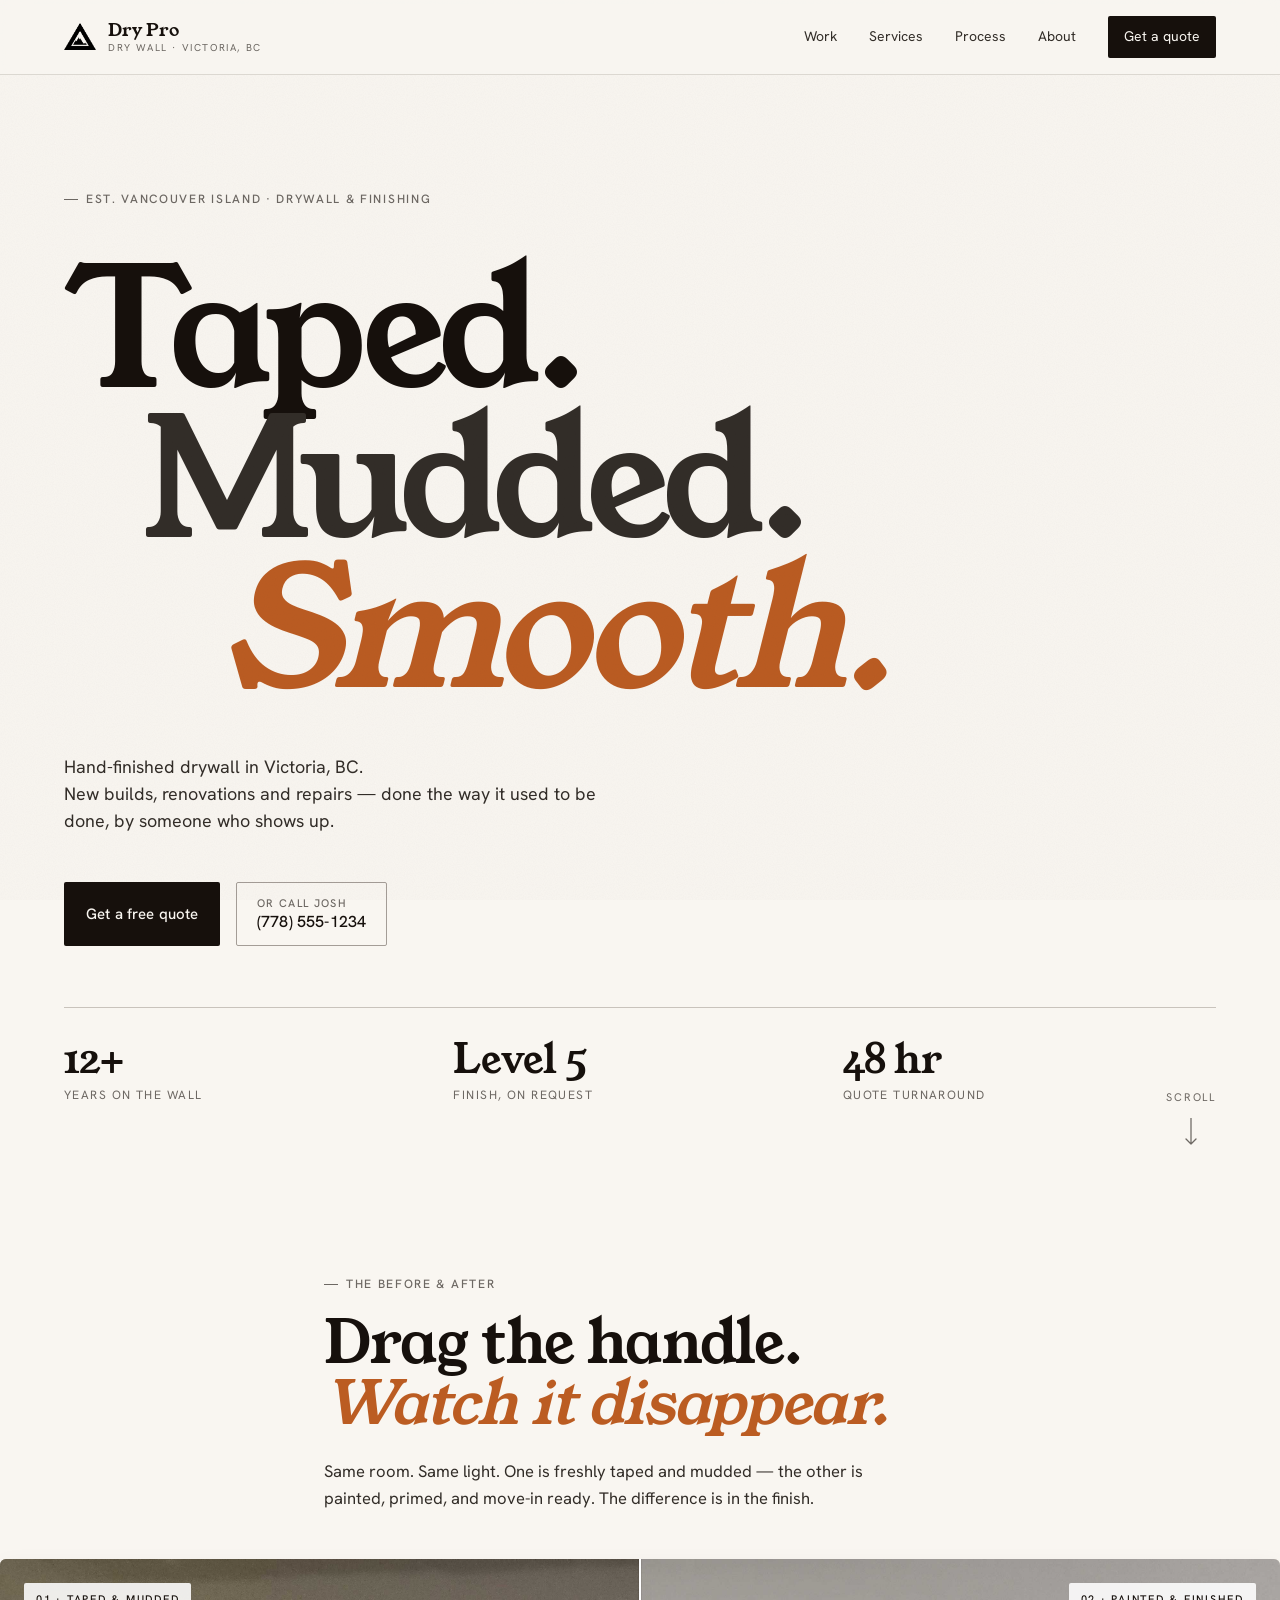
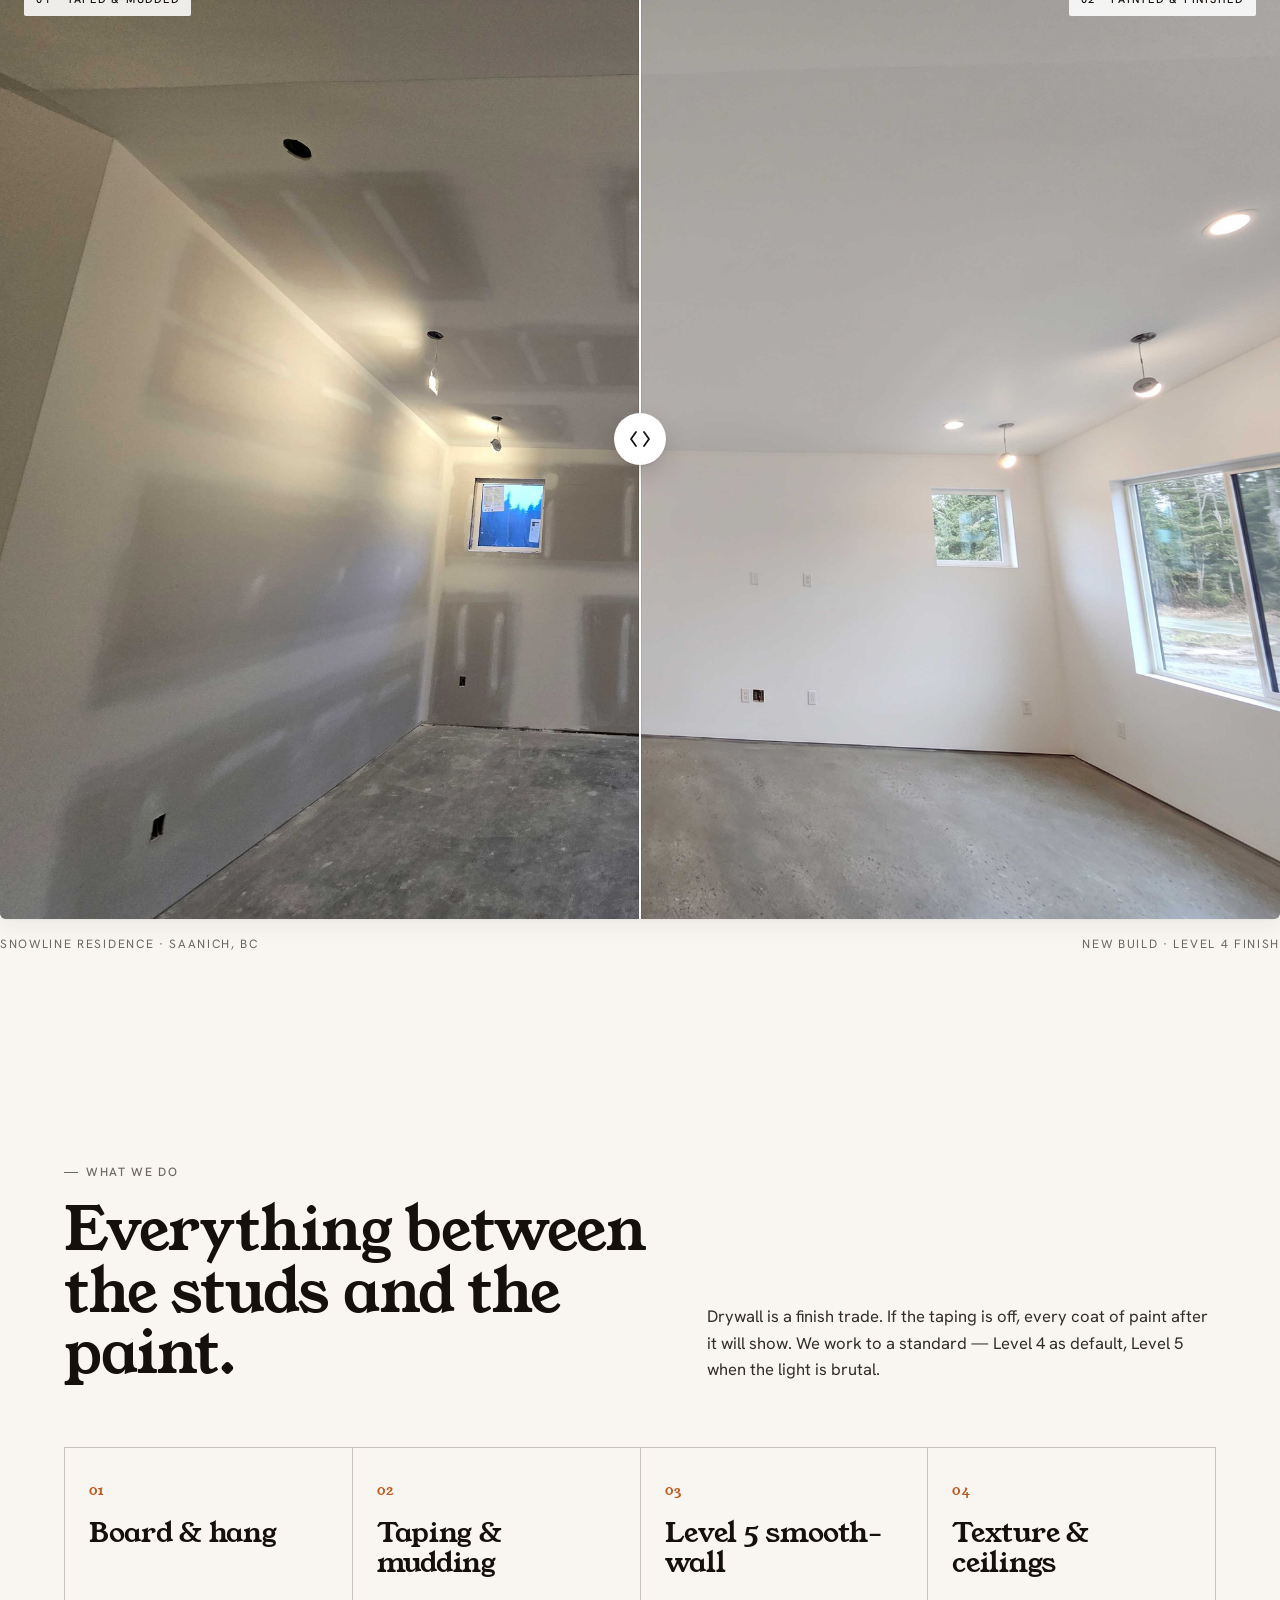
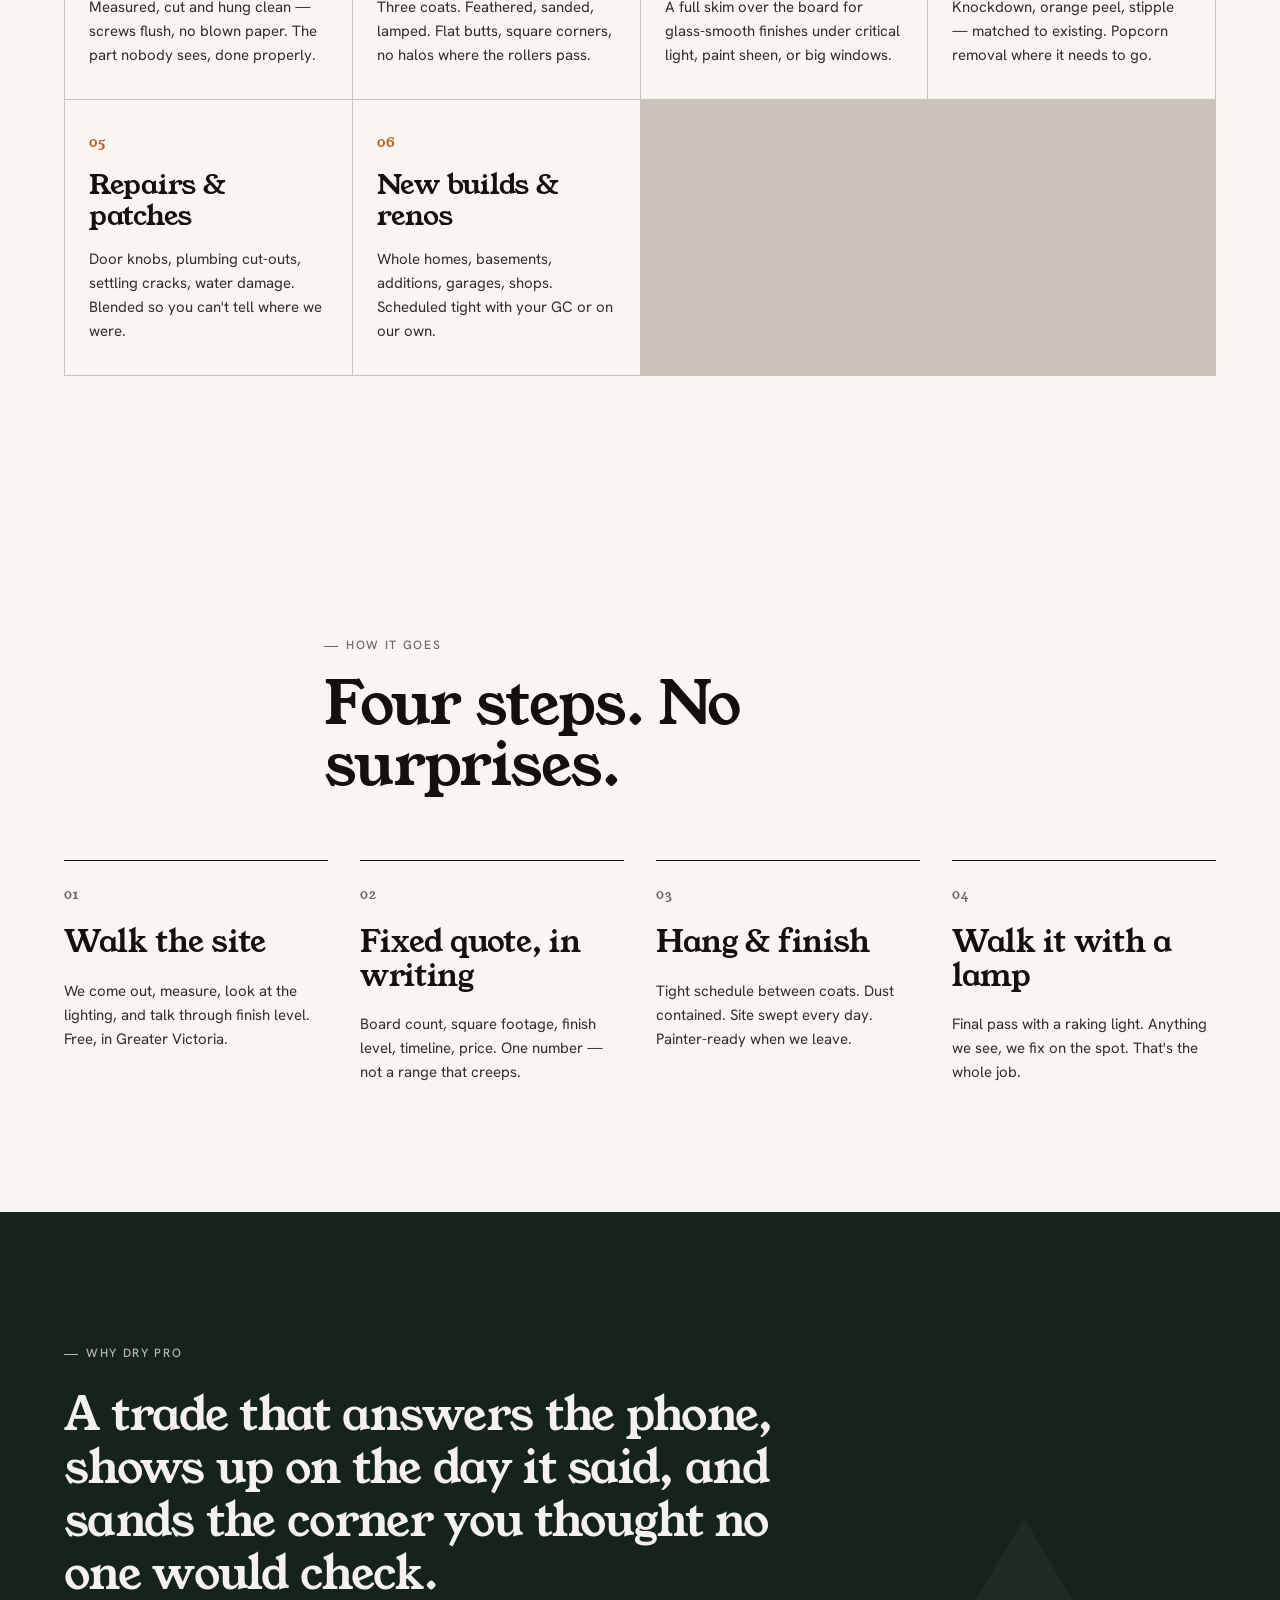
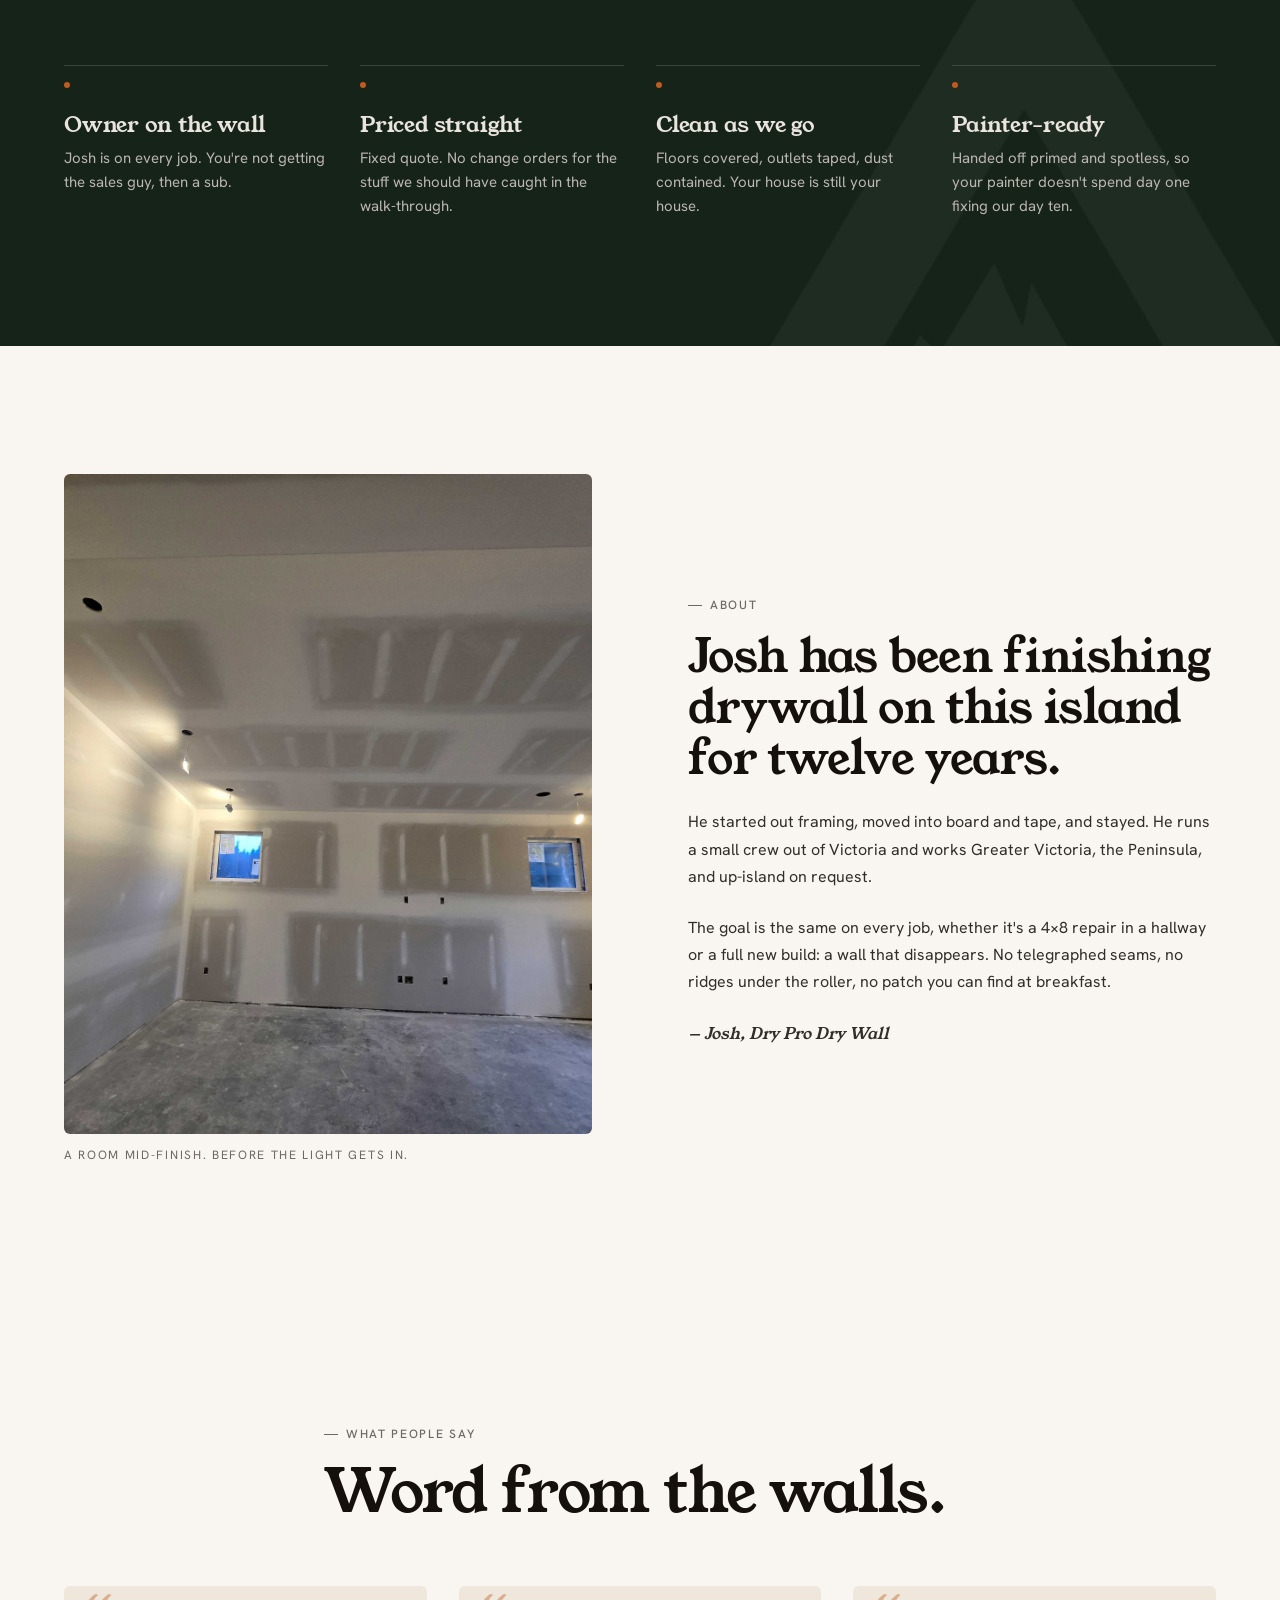
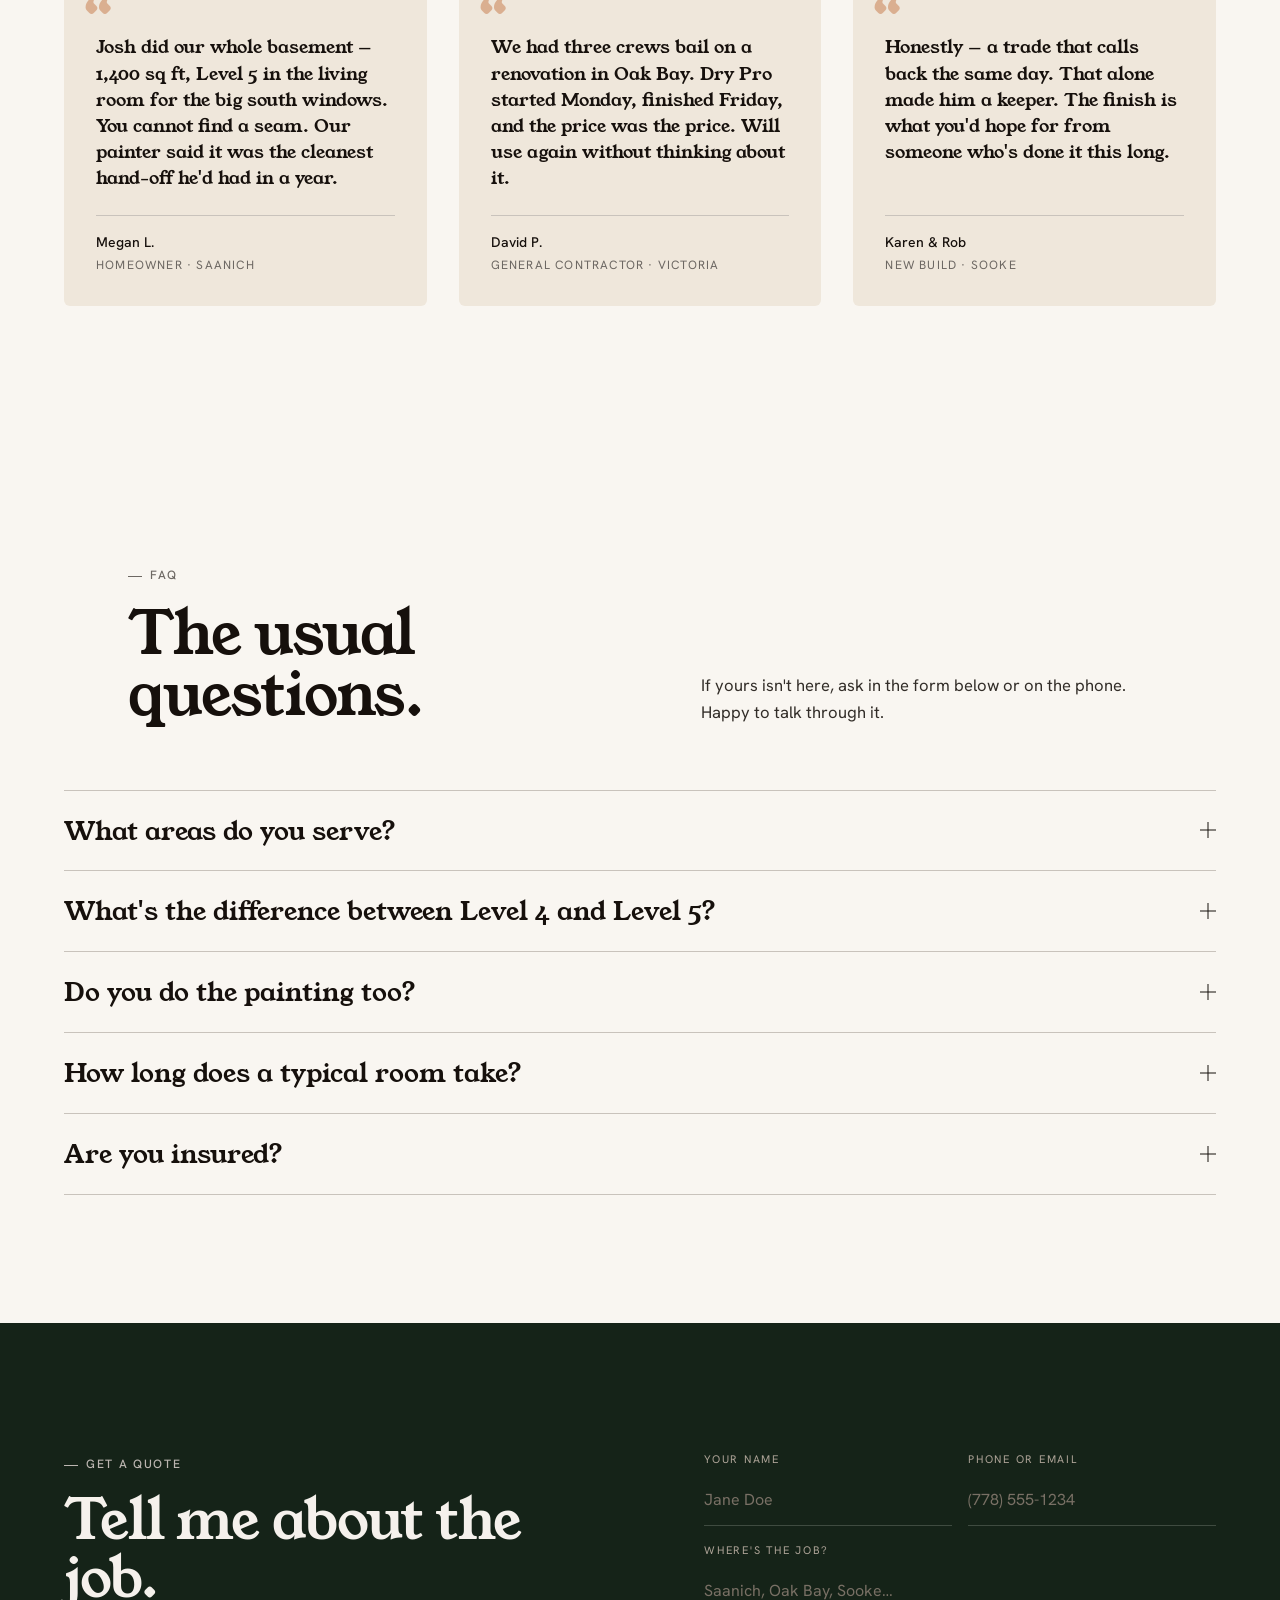
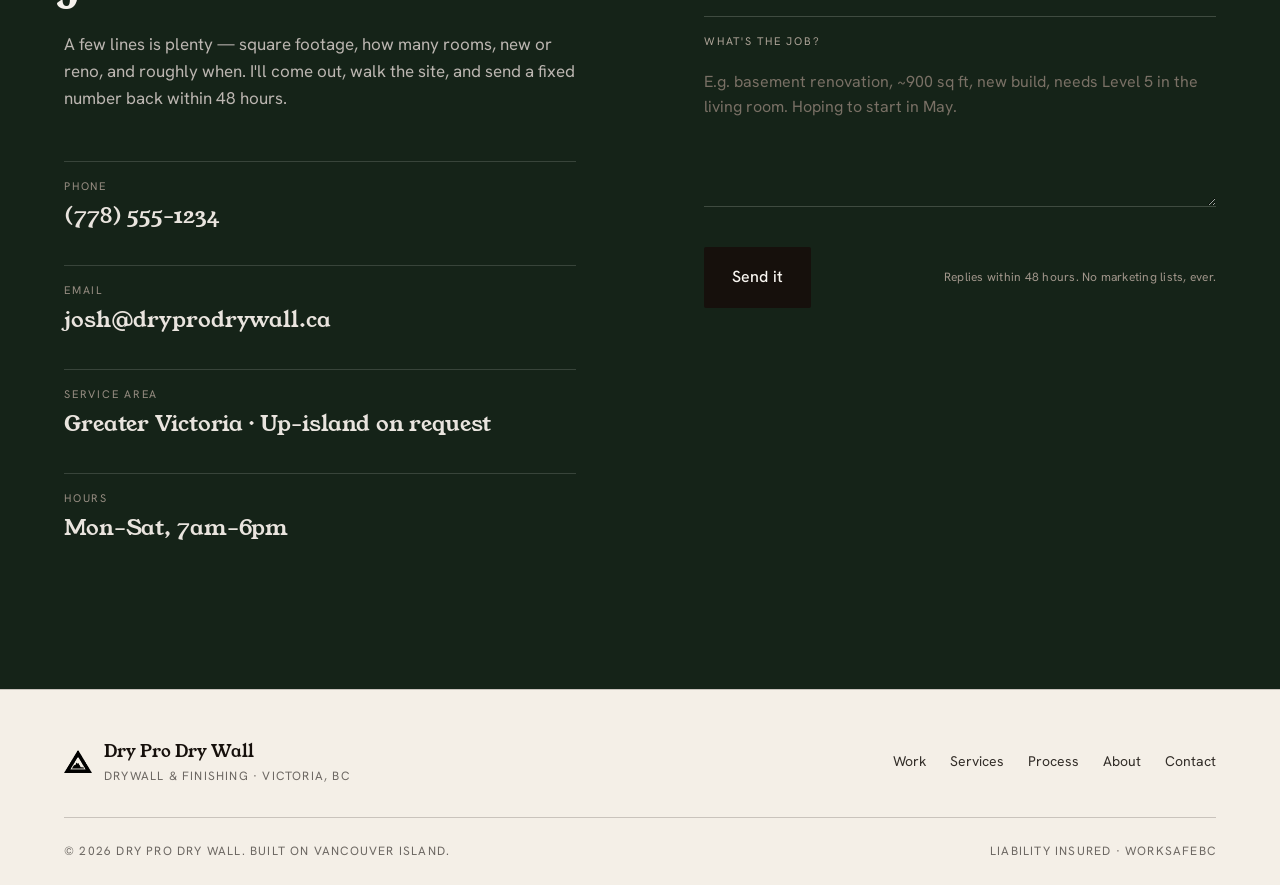
==== index.html @ 69e2bb85 "Initial site for Dry Pro Dry Wall Single-page site with taped→painted before/after slider, services," ====
<!doctype html>
<html lang="en">
<head>
  <meta charset="utf-8" />
  <meta name="viewport" content="width=device-width, initial-scale=1" />
  <title>Dry Pro Dry Wall — Drywall, taping & Level 5 finish in Victoria, BC</title>
  <meta name="description" content="Dry Pro Dry Wall. Hand-finished drywall, taping, mudding and Level 5 smooth-wall in Victoria, BC and Vancouver Island. New builds, renovations, repairs." />
  <meta name="theme-color" content="#f6f2ea" />
  <link rel="icon" href="assets/logo.png" type="image/png" />

  <!-- Open Graph -->
  <meta property="og:title" content="Dry Pro Dry Wall — Victoria, BC" />
  <meta property="og:description" content="Hand-finished drywall. Taping, mudding, Level 5. Victoria, BC." />
  <meta property="og:image" content="assets/painted.jpg" />
  <meta property="og:type" content="website" />

  <!-- Fonts -->
  <link rel="preconnect" href="https://fonts.googleapis.com" />
  <link rel="preconnect" href="https://fonts.gstatic.com" crossorigin />
  <link href="https://fonts.googleapis.com/css2?family=Young+Serif&family=Hanken+Grotesk:wght@300;400;500;600;700&display=swap" rel="stylesheet" />

  <link rel="stylesheet" href="styles.css" />
</head>
<body>

  <!-- Paper grain overlay -->
  <div class="grain" aria-hidden="true"></div>

  <!-- Nav -->
  <header class="nav">
    <a href="#top" class="nav__brand" aria-label="Dry Pro Dry Wall — home">
      <img src="assets/logo.png" alt="" class="nav__mark" />
      <span class="nav__wordmark">
        <span class="nav__name">Dry Pro</span>
        <span class="nav__sub">Dry Wall · Victoria, BC</span>
      </span>
    </a>
    <nav class="nav__links" aria-label="Primary">
      <a href="#work">Work</a>
      <a href="#services">Services</a>
      <a href="#process">Process</a>
      <a href="#about">About</a>
      <a href="#contact" class="nav__cta">Get a quote</a>
    </nav>
  </header>

  <main id="top">

    <!-- HERO -->
    <section class="hero">
      <div class="hero__meta">
        <span class="eyebrow">Est. Vancouver Island · Drywall &amp; finishing</span>
      </div>

      <h1 class="hero__title">
        <span class="hero__line">Taped.</span>
        <span class="hero__line hero__line--mid">Mudded.</span>
        <span class="hero__line hero__line--accent">Smooth.</span>
      </h1>

      <p class="hero__lede">
        Hand-finished drywall in Victoria, BC.<br />
        New builds, renovations and repairs — done the way it used to be done, by someone who shows up.
      </p>

      <div class="hero__actions">
        <a href="#contact" class="btn btn--primary">Get a free quote</a>
        <a href="tel:+17785551234" class="btn btn--ghost">
          <span class="btn__label">Or call Josh</span>
          <span class="btn__value">(778) 555-1234</span>
        </a>
      </div>

      <div class="hero__stats">
        <div class="stat">
          <span class="stat__num">12+</span>
          <span class="stat__label">Years on the wall</span>
        </div>
        <div class="stat">
          <span class="stat__num">Level 5</span>
          <span class="stat__label">Finish, on request</span>
        </div>
        <div class="stat">
          <span class="stat__num">48 hr</span>
          <span class="stat__label">Quote turnaround</span>
        </div>
      </div>

      <a href="#work" class="hero__scroll" aria-label="Scroll to the work">
        <span>Scroll</span>
        <svg width="12" height="28" viewBox="0 0 12 28" aria-hidden="true">
          <path d="M6 0 V26 M1 21 L6 26 L11 21" stroke="currentColor" stroke-width="1.25" fill="none" stroke-linecap="round" stroke-linejoin="round"/>
        </svg>
      </a>
    </section>

    <!-- BEFORE / AFTER -->
    <section class="ba" id="work">
      <div class="section-head">
        <span class="eyebrow">The before &amp; after</span>
        <h2 class="section-title">Drag the handle. <em>Watch it disappear.</em></h2>
        <p class="section-lede">
          Same room. Same light. One is freshly taped and mudded — the other is painted, primed, and move-in ready.
          The difference is in the finish.
        </p>
      </div>

      <figure class="ba__frame" aria-label="Before and after drywall finish comparison slider">
        <div class="ba__slider" id="baSlider">
          <!-- After (full) -->
          <img src="assets/painted.jpg" alt="The same room after drywall finishing and painting — smooth, bright, ready for move-in." class="ba__img ba__img--after" draggable="false" />
          <!-- Before (clipped) -->
          <div class="ba__before" aria-hidden="true">
            <img src="assets/taped.jpg" alt="" class="ba__img ba__img--before" draggable="false" />
          </div>
          <!-- Labels -->
          <span class="ba__tag ba__tag--before">01 · Taped &amp; mudded</span>
          <span class="ba__tag ba__tag--after">02 · Painted &amp; finished</span>
          <!-- Handle -->
          <div class="ba__handle" role="slider" aria-valuemin="0" aria-valuemax="100" aria-valuenow="50" aria-label="Reveal handle" tabindex="0">
            <div class="ba__handle-line"></div>
            <div class="ba__handle-grip">
              <svg width="22" height="22" viewBox="0 0 22 22" aria-hidden="true">
                <path d="M7 4 L2 11 L7 18 M15 4 L20 11 L15 18" stroke="currentColor" stroke-width="1.75" fill="none" stroke-linecap="round" stroke-linejoin="round"/>
              </svg>
            </div>
          </div>
        </div>
        <figcaption class="ba__cap">
          <span>Snowline residence · Saanich, BC</span>
          <span>New build · Level 4 finish</span>
        </figcaption>
      </figure>
    </section>

    <!-- SERVICES -->
    <section class="services" id="services">
      <div class="section-head section-head--split">
        <div>
          <span class="eyebrow">What we do</span>
          <h2 class="section-title">Everything between the studs and the paint.</h2>
        </div>
        <p class="section-lede">
          Drywall is a finish trade. If the taping is off, every coat of paint after it will show.
          We work to a standard — Level 4 as default, Level 5 when the light is brutal.
        </p>
      </div>

      <ul class="services__grid">
        <li class="svc">
          <span class="svc__num">01</span>
          <h3 class="svc__title">Board &amp; hang</h3>
          <p class="svc__copy">Measured, cut and hung clean — screws flush, no blown paper. The part nobody sees, done properly.</p>
        </li>
        <li class="svc">
          <span class="svc__num">02</span>
          <h3 class="svc__title">Taping &amp; mudding</h3>
          <p class="svc__copy">Three coats. Feathered, sanded, lamped. Flat butts, square corners, no halos where the rollers pass.</p>
        </li>
        <li class="svc">
          <span class="svc__num">03</span>
          <h3 class="svc__title">Level 5 smooth-wall</h3>
          <p class="svc__copy">A full skim over the board for glass-smooth finishes under critical light, paint sheen, or big windows.</p>
        </li>
        <li class="svc">
          <span class="svc__num">04</span>
          <h3 class="svc__title">Texture &amp; ceilings</h3>
          <p class="svc__copy">Knockdown, orange peel, stipple — matched to existing. Popcorn removal where it needs to go.</p>
        </li>
        <li class="svc">
          <span class="svc__num">05</span>
          <h3 class="svc__title">Repairs &amp; patches</h3>
          <p class="svc__copy">Door knobs, plumbing cut-outs, settling cracks, water damage. Blended so you can't tell where we were.</p>
        </li>
        <li class="svc">
          <span class="svc__num">06</span>
          <h3 class="svc__title">New builds &amp; renos</h3>
          <p class="svc__copy">Whole homes, basements, additions, garages, shops. Scheduled tight with your GC or on our own.</p>
        </li>
      </ul>
    </section>

    <!-- PROCESS -->
    <section class="process" id="process">
      <div class="section-head">
        <span class="eyebrow">How it goes</span>
        <h2 class="section-title">Four steps. No surprises.</h2>
      </div>

      <ol class="process__list">
        <li class="step">
          <span class="step__num">01</span>
          <h3 class="step__title">Walk the site</h3>
          <p class="step__copy">We come out, measure, look at the lighting, and talk through finish level. Free, in Greater Victoria.</p>
        </li>
        <li class="step">
          <span class="step__num">02</span>
          <h3 class="step__title">Fixed quote, in writing</h3>
          <p class="step__copy">Board count, square footage, finish level, timeline, price. One number — not a range that creeps.</p>
        </li>
        <li class="step">
          <span class="step__num">03</span>
          <h3 class="step__title">Hang &amp; finish</h3>
          <p class="step__copy">Tight schedule between coats. Dust contained. Site swept every day. Painter-ready when we leave.</p>
        </li>
        <li class="step">
          <span class="step__num">04</span>
          <h3 class="step__title">Walk it with a lamp</h3>
          <p class="step__copy">Final pass with a raking light. Anything we see, we fix on the spot. That's the whole job.</p>
        </li>
      </ol>
    </section>

    <!-- WHY -->
    <section class="why">
      <div class="why__inner">
        <span class="eyebrow eyebrow--light">Why Dry Pro</span>
        <h2 class="why__title">
          A trade that answers the phone, shows up on the day it said, and sands the corner you thought no one would check.
        </h2>

        <div class="why__grid">
          <div class="why__item">
            <span class="why__dot"></span>
            <h3>Owner on the wall</h3>
            <p>Josh is on every job. You're not getting the sales guy, then a sub.</p>
          </div>
          <div class="why__item">
            <span class="why__dot"></span>
            <h3>Priced straight</h3>
            <p>Fixed quote. No change orders for the stuff we should have caught in the walk-through.</p>
          </div>
          <div class="why__item">
            <span class="why__dot"></span>
            <h3>Clean as we go</h3>
            <p>Floors covered, outlets taped, dust contained. Your house is still your house.</p>
          </div>
          <div class="why__item">
            <span class="why__dot"></span>
            <h3>Painter-ready</h3>
            <p>Handed off primed and spotless, so your painter doesn't spend day one fixing our day ten.</p>
          </div>
        </div>
      </div>
    </section>

    <!-- ABOUT -->
    <section class="about" id="about">
      <div class="about__media">
        <img src="assets/taped.jpg" alt="A fully taped and mudded room awaiting paint." />
        <span class="about__caption">A room mid-finish. Before the light gets in.</span>
      </div>
      <div class="about__copy">
        <span class="eyebrow">About</span>
        <h2 class="about__title">Josh has been finishing drywall on this island for twelve years.</h2>
        <p>
          He started out framing, moved into board and tape, and stayed. He runs a small crew out of Victoria
          and works Greater Victoria, the Peninsula, and up-island on request.
        </p>
        <p>
          The goal is the same on every job, whether it's a 4&times;8 repair in a hallway or a full new build:
          a wall that disappears. No telegraphed seams, no ridges under the roller, no patch you can find at breakfast.
        </p>
        <p class="about__sign">— Josh, Dry Pro Dry Wall</p>
      </div>
    </section>

    <!-- TESTIMONIALS -->
    <section class="quotes">
      <div class="section-head">
        <span class="eyebrow">What people say</span>
        <h2 class="section-title">Word from the walls.</h2>
      </div>
      <div class="quotes__grid">
        <figure class="quote">
          <blockquote>
            <p>Josh did our whole basement — 1,400 sq ft, Level 5 in the living room for the big south windows. You cannot find a seam. Our painter said it was the cleanest hand-off he'd had in a year.</p>
          </blockquote>
          <figcaption>
            <span class="quote__name">Megan L.</span>
            <span class="quote__role">Homeowner · Saanich</span>
          </figcaption>
        </figure>
        <figure class="quote">
          <blockquote>
            <p>We had three crews bail on a renovation in Oak Bay. Dry Pro started Monday, finished Friday, and the price was the price. Will use again without thinking about it.</p>
          </blockquote>
          <figcaption>
            <span class="quote__name">David P.</span>
            <span class="quote__role">General contractor · Victoria</span>
          </figcaption>
        </figure>
        <figure class="quote">
          <blockquote>
            <p>Honestly — a trade that calls back the same day. That alone made him a keeper. The finish is what you'd hope for from someone who's done it this long.</p>
          </blockquote>
          <figcaption>
            <span class="quote__name">Karen &amp; Rob</span>
            <span class="quote__role">New build · Sooke</span>
          </figcaption>
        </figure>
      </div>
    </section>

    <!-- FAQ -->
    <section class="faq">
      <div class="section-head section-head--split">
        <div>
          <span class="eyebrow">FAQ</span>
          <h2 class="section-title">The usual questions.</h2>
        </div>
        <p class="section-lede">If yours isn't here, ask in the form below or on the phone. Happy to talk through it.</p>
      </div>

      <ul class="faq__list">
        <li class="faq__item">
          <details>
            <summary>
              <span>What areas do you serve?</span>
              <span class="faq__plus" aria-hidden="true"></span>
            </summary>
            <div class="faq__body">
              <p>Greater Victoria as default — Saanich, Oak Bay, Esquimalt, Langford, Colwood, Sooke, Sidney and the Peninsula. Up-island (Duncan, Nanaimo) on larger jobs — ask.</p>
            </div>
          </details>
        </li>
        <li class="faq__item">
          <details>
            <summary>
              <span>What's the difference between Level 4 and Level 5?</span>
              <span class="faq__plus" aria-hidden="true"></span>
            </summary>
            <div class="faq__body">
              <p>Level 4 is the standard residential finish — three coats of mud over tapes and screws, sanded flat. Level 5 adds a full skim coat across the whole wall, so there's no paper–mud contrast under side light or gloss paint. You want Level 5 on big south-facing walls, gloss trim, or behind TVs and mirrors.</p>
            </div>
          </details>
        </li>
        <li class="faq__item">
          <details>
            <summary>
              <span>Do you do the painting too?</span>
              <span class="faq__plus" aria-hidden="true"></span>
            </summary>
            <div class="faq__body">
              <p>Priming, yes, if you want a painter-ready hand-off. Topcoats we hand off to a painter you pick — or we can recommend two or three we work with regularly.</p>
            </div>
          </details>
        </li>
        <li class="faq__item">
          <details>
            <summary>
              <span>How long does a typical room take?</span>
              <span class="faq__plus" aria-hidden="true"></span>
            </summary>
            <div class="faq__body">
              <p>A single room is usually 3–5 working days — board, three coats with dry time, sand, prime. We can compress schedules for renos when the GC needs the wall ready for trades behind us.</p>
            </div>
          </details>
        </li>
        <li class="faq__item">
          <details>
            <summary>
              <span>Are you insured?</span>
              <span class="faq__plus" aria-hidden="true"></span>
            </summary>
            <div class="faq__body">
              <p>Yes — liability and WorkSafeBC. Certificates on request before the first day.</p>
            </div>
          </details>
        </li>
      </ul>
    </section>

    <!-- CTA / CONTACT -->
    <section class="contact" id="contact">
      <div class="contact__head">
        <span class="eyebrow eyebrow--light">Get a quote</span>
        <h2 class="contact__title">Tell me about the job.</h2>
        <p class="contact__lede">
          A few lines is plenty — square footage, how many rooms, new or reno, and roughly when.
          I'll come out, walk the site, and send a fixed number back within 48 hours.
        </p>

        <div class="contact__lines">
          <a href="tel:+17785551234" class="contact__line">
            <span class="contact__label">Phone</span>
            <span class="contact__value">(778) 555-1234</span>
          </a>
          <a href="mailto:josh@dryprodrywall.ca" class="contact__line">
            <span class="contact__label">Email</span>
            <span class="contact__value">josh@dryprodrywall.ca</span>
          </a>
          <div class="contact__line">
            <span class="contact__label">Service area</span>
            <span class="contact__value">Greater Victoria · Up-island on request</span>
          </div>
          <div class="contact__line">
            <span class="contact__label">Hours</span>
            <span class="contact__value">Mon–Sat, 7am–6pm</span>
          </div>
        </div>
      </div>

      <form class="form" action="#" method="post" onsubmit="return handleSubmit(event)">
        <div class="form__row">
          <label class="field">
            <span class="field__label">Your name</span>
            <input type="text" name="name" required autocomplete="name" placeholder="Jane Doe" />
          </label>
          <label class="field">
            <span class="field__label">Phone or email</span>
            <input type="text" name="contact" required placeholder="(778) 555-1234" />
          </label>
        </div>
        <label class="field">
          <span class="field__label">Where's the job?</span>
          <input type="text" name="where" placeholder="Saanich, Oak Bay, Sooke…" />
        </label>
        <label class="field">
          <span class="field__label">What's the job?</span>
          <textarea name="message" rows="5" required placeholder="E.g. basement renovation, ~900 sq ft, new build, needs Level 5 in the living room. Hoping to start in May."></textarea>
        </label>
        <div class="form__foot">
          <button type="submit" class="btn btn--primary btn--wide">Send it</button>
          <span class="form__fine">Replies within 48 hours. No marketing lists, ever.</span>
        </div>
        <p class="form__thanks" hidden>Thanks — I got it. I'll be in touch within 48 hours.</p>
      </form>
    </section>

  </main>

  <footer class="foot">
    <div class="foot__top">
      <div class="foot__brand">
        <img src="assets/logo.png" alt="" class="foot__mark" />
        <div>
          <p class="foot__name">Dry Pro Dry Wall</p>
          <p class="foot__sub">Drywall &amp; finishing · Victoria, BC</p>
        </div>
      </div>
      <div class="foot__links">
        <a href="#work">Work</a>
        <a href="#services">Services</a>
        <a href="#process">Process</a>
        <a href="#about">About</a>
        <a href="#contact">Contact</a>
      </div>
    </div>
    <div class="foot__bottom">
      <span>&copy; <span id="year"></span> Dry Pro Dry Wall. Built on Vancouver Island.</span>
      <span>Liability insured · WorkSafeBC</span>
    </div>
  </footer>

  <script src="script.js" defer></script>
</body>
</html>
---- styles.css ----
/* =========================================================
   Dry Pro Dry Wall — Pacific craft editorial
   Type: Young Serif (display) × Hanken Grotesk (body)
   ========================================================= */

:root {
  /* Palette — OKLCH, tinted neutrals toward warm ochre */
  --paper:        oklch(0.975 0.008 82);   /* warm white */
  --paper-2:      oklch(0.955 0.012 80);   /* slightly deeper */
  --cream:        oklch(0.93  0.018 78);   /* card / surface */
  --ink:          oklch(0.18  0.012 60);   /* body text */
  --ink-2:        oklch(0.30  0.012 60);   /* secondary text */
  --ink-3:        oklch(0.52  0.010 60);   /* tertiary */
  --line:         oklch(0.82  0.012 70);   /* hairlines */
  --line-2:       oklch(0.70  0.012 65);
  --clay:         oklch(0.58  0.14  48);   /* accent: burnt clay */
  --clay-deep:    oklch(0.44  0.12  40);
  --forest:       oklch(0.24  0.03 150);   /* dark band */

  /* Spacing — 4pt scale, semantic */
  --s-1: 4px;   --s-2: 8px;   --s-3: 12px;  --s-4: 16px;
  --s-5: 24px;  --s-6: 32px;  --s-7: 48px;  --s-8: 64px;
  --s-9: 96px;  --s-10: 128px; --s-11: 192px;

  /* Type */
  --ff-display: "Young Serif", "Playfair", Georgia, serif;
  --ff-body:    "Hanken Grotesk", ui-sans-serif, system-ui, -apple-system, "Segoe UI", sans-serif;

  /* Radius / shadow */
  --r-sm: 2px;
  --r-md: 6px;
  --shadow-soft: 0 1px 2px oklch(0.2 0.01 60 / 0.04), 0 8px 24px oklch(0.2 0.01 60 / 0.06);

  /* Motion */
  --ease-out: cubic-bezier(0.22, 1, 0.36, 1);
  --ease-quart: cubic-bezier(0.25, 1, 0.5, 1);

  /* Fluid page gutter */
  --gutter: clamp(20px, 5vw, 64px);
  --maxw:   1280px;
}

/* ===== Reset ===== */
*, *::before, *::after { box-sizing: border-box; }
html, body { margin: 0; padding: 0; }
html { scroll-behavior: smooth; -webkit-text-size-adjust: 100%; }
body {
  font-family: var(--ff-body);
  font-weight: 400;
  color: var(--ink);
  background: var(--paper);
  line-height: 1.55;
  -webkit-font-smoothing: antialiased;
  text-rendering: optimizeLegibility;
  font-feature-settings: "ss01", "ss02", "cv11";
  overflow-x: hidden;
}
img { display: block; max-width: 100%; height: auto; }
a { color: inherit; text-decoration: none; }
button { font: inherit; cursor: pointer; border: 0; background: none; color: inherit; }
ul, ol { list-style: none; margin: 0; padding: 0; }
h1, h2, h3, h4 { margin: 0; font-weight: 400; letter-spacing: -0.01em; }
p { margin: 0; }

/* ===== Subtle paper grain ===== */
.grain {
  position: fixed; inset: 0; z-index: 1;
  pointer-events: none;
  opacity: 0.06;
  mix-blend-mode: multiply;
  background-image: url("data:image/svg+xml;utf8,<svg xmlns='http://www.w3.org/2000/svg' width='160' height='160'><filter id='n'><feTurbulence type='fractalNoise' baseFrequency='0.9' numOctaves='2' stitchTiles='stitch'/><feColorMatrix values='0 0 0 0 0.1  0 0 0 0 0.08  0 0 0 0 0.05  0 0 0 0.6 0'/></filter><rect width='100%' height='100%' filter='url(%23n)'/></svg>");
}

/* ===== Shared ===== */
.eyebrow {
  display: inline-block;
  font-size: 12px;
  font-weight: 500;
  letter-spacing: 0.14em;
  text-transform: uppercase;
  color: var(--ink-3);
  padding-left: 22px;
  position: relative;
}
.eyebrow::before {
  content: "";
  position: absolute;
  left: 0; top: 50%;
  width: 14px; height: 1px;
  background: var(--ink-3);
}
.eyebrow--light { color: oklch(0.78 0.01 60); }
.eyebrow--light::before { background: oklch(0.78 0.01 60); }

.section-head { max-width: 760px; padding: 0 var(--gutter); margin: 0 auto; }
.section-head--split {
  max-width: var(--maxw);
  display: grid;
  gap: var(--s-6);
  grid-template-columns: 1fr;
}
@media (min-width: 860px) {
  .section-head--split { grid-template-columns: 1.2fr 1fr; align-items: end; }
}
.section-title {
  font-family: var(--ff-display);
  font-size: clamp(34px, 5.2vw, 60px);
  line-height: 1.02;
  letter-spacing: -0.02em;
  margin-top: var(--s-4);
}
.section-title em {
  font-style: italic;
  color: var(--clay);
  font-family: var(--ff-display);
}
.section-lede {
  color: var(--ink-2);
  font-size: clamp(16px, 1.3vw, 19px);
  max-width: 62ch;
  margin-top: var(--s-5);
  line-height: 1.6;
}

/* ===== Buttons ===== */
.btn {
  display: inline-flex;
  align-items: center;
  gap: var(--s-2);
  padding: 16px 22px;
  font-weight: 500;
  font-size: 15px;
  letter-spacing: 0.01em;
  border-radius: var(--r-sm);
  transition: transform 0.3s var(--ease-out), background 0.3s var(--ease-out), color 0.3s var(--ease-out), box-shadow 0.3s var(--ease-out);
  will-change: transform;
}
.btn--primary {
  background: var(--ink);
  color: var(--paper);
}
.btn--primary:hover {
  background: var(--clay-deep);
  transform: translateY(-1px);
  box-shadow: 0 8px 24px oklch(0.44 0.12 40 / 0.25);
}
.btn--ghost {
  background: transparent;
  color: var(--ink);
  border: 1px solid var(--line-2);
  padding: 14px 20px;
  flex-direction: column;
  align-items: flex-start;
  gap: 2px;
  line-height: 1.2;
}
.btn--ghost .btn__label { font-size: 11px; letter-spacing: 0.12em; text-transform: uppercase; color: var(--ink-3); }
.btn--ghost .btn__value { font-size: 16px; font-weight: 500; }
.btn--ghost:hover { border-color: var(--ink); }
.btn--wide { justify-content: center; padding: 18px 28px; font-size: 16px; }

/* ===== Nav ===== */
.nav {
  position: sticky; top: 0; z-index: 10;
  display: flex; justify-content: space-between; align-items: center;
  padding: var(--s-4) var(--gutter);
  backdrop-filter: blur(14px) saturate(140%);
  -webkit-backdrop-filter: blur(14px) saturate(140%);
  background: oklch(0.975 0.008 82 / 0.72);
  border-bottom: 1px solid oklch(0.82 0.012 70 / 0.6);
}
.nav__brand { display: inline-flex; align-items: center; gap: var(--s-3); }
.nav__mark { width: 32px; height: 32px; object-fit: contain; }
.nav__wordmark { display: flex; flex-direction: column; line-height: 1; }
.nav__name {
  font-family: var(--ff-display);
  font-size: 18px;
  letter-spacing: -0.01em;
}
.nav__sub {
  font-size: 10px;
  letter-spacing: 0.16em;
  text-transform: uppercase;
  color: var(--ink-3);
  margin-top: 4px;
}
.nav__links {
  display: none;
  gap: var(--s-6);
  align-items: center;
  font-size: 14px;
}
.nav__links a { color: var(--ink-2); transition: color 0.2s; }
.nav__links a:hover { color: var(--ink); }
.nav__cta {
  background: var(--ink);
  color: var(--paper) !important;
  padding: 10px 16px;
  border-radius: var(--r-sm);
  transition: background 0.3s var(--ease-out);
}
.nav__cta:hover { background: var(--clay-deep); color: var(--paper) !important; }
@media (min-width: 860px) { .nav__links { display: inline-flex; } }

/* ===== HERO ===== */
.hero {
  position: relative;
  max-width: var(--maxw);
  margin: 0 auto;
  padding: clamp(60px, 9vw, 140px) var(--gutter) clamp(48px, 7vw, 100px);
  display: grid;
  grid-template-columns: 1fr;
  gap: var(--s-7);
}
.hero__meta { display: flex; justify-content: space-between; align-items: center; }
.hero__title {
  font-family: var(--ff-display);
  font-size: clamp(64px, 13vw, 188px);
  line-height: 0.9;
  letter-spacing: -0.035em;
  color: var(--ink);
  display: flex;
  flex-direction: column;
}
.hero__line { display: block; }
.hero__line--mid { padding-left: clamp(20px, 6vw, 120px); color: var(--ink-2); }
.hero__line--accent {
  color: var(--clay);
  font-style: italic;
  padding-left: clamp(40px, 12vw, 240px);
}
.hero__lede {
  font-size: clamp(17px, 1.4vw, 22px);
  max-width: 54ch;
  color: var(--ink-2);
  line-height: 1.5;
}
.hero__actions {
  display: flex;
  flex-wrap: wrap;
  gap: var(--s-4);
  align-items: stretch;
}
.hero__stats {
  display: grid;
  grid-template-columns: repeat(3, 1fr);
  gap: var(--s-4);
  border-top: 1px solid var(--line);
  padding-top: var(--s-6);
  margin-top: var(--s-3);
}
.stat { display: flex; flex-direction: column; gap: 6px; }
.stat__num {
  font-family: var(--ff-display);
  font-size: clamp(26px, 3.2vw, 40px);
  line-height: 1;
  letter-spacing: -0.02em;
}
.stat__label {
  font-size: 12px;
  letter-spacing: 0.12em;
  text-transform: uppercase;
  color: var(--ink-3);
}
.hero__scroll {
  position: absolute;
  right: var(--gutter);
  bottom: var(--s-7);
  display: none;
  flex-direction: column;
  align-items: center;
  gap: var(--s-3);
  font-size: 11px;
  letter-spacing: 0.16em;
  text-transform: uppercase;
  color: var(--ink-3);
}
.hero__scroll svg { animation: scrollNudge 2.4s var(--ease-out) infinite; }
@media (min-width: 1080px) { .hero__scroll { display: inline-flex; } }

@keyframes scrollNudge {
  0%, 100% { transform: translateY(0); opacity: 0.65; }
  50%      { transform: translateY(6px); opacity: 1; }
}

/* ===== BEFORE / AFTER ===== */
.ba {
  padding: clamp(40px, 6vw, 80px) 0;
  background: var(--paper);
}
.ba .section-head { text-align: left; padding-bottom: var(--s-7); }
.ba__frame {
  margin: 0 var(--gutter);
  max-width: var(--maxw);
  position: relative;
}
@media (min-width: 1280px) {
  .ba__frame { margin-left: auto; margin-right: auto; }
}
.ba__slider {
  position: relative;
  width: 100%;
  aspect-ratio: 4 / 3;
  overflow: hidden;
  border-radius: var(--r-md);
  user-select: none;
  cursor: ew-resize;
  background: var(--cream);
  box-shadow: var(--shadow-soft);
}
.ba__img {
  position: absolute;
  inset: 0;
  width: 100%;
  height: 100%;
  object-fit: cover;
  -webkit-user-drag: none;
}
.ba__before {
  position: absolute;
  inset: 0;
  width: 50%;
  overflow: hidden;
  will-change: width;
}
.ba__before .ba__img {
  width: 100vw;
  max-width: var(--maxw);
  height: 100%;
}
.ba__tag {
  position: absolute;
  top: var(--s-5);
  font-size: 11px;
  letter-spacing: 0.16em;
  text-transform: uppercase;
  font-weight: 500;
  padding: 8px 12px;
  background: oklch(1 0 0 / 0.88);
  color: var(--ink);
  backdrop-filter: blur(8px);
  border-radius: var(--r-sm);
  z-index: 2;
  pointer-events: none;
}
.ba__tag--before { left: var(--s-5); }
.ba__tag--after  { right: var(--s-5); }
.ba__handle {
  position: absolute;
  top: 0; bottom: 0;
  left: 50%;
  width: 2px;
  transform: translateX(-50%);
  z-index: 3;
  outline: none;
}
.ba__handle-line {
  position: absolute; inset: 0;
  background: oklch(1 0 0);
  box-shadow: 0 0 0 1px oklch(0.2 0.01 60 / 0.08);
}
.ba__handle-grip {
  position: absolute;
  top: 50%;
  left: 50%;
  transform: translate(-50%, -50%);
  width: 52px; height: 52px;
  background: oklch(1 0 0);
  color: var(--ink);
  border-radius: 50%;
  display: flex;
  align-items: center;
  justify-content: center;
  box-shadow: 0 1px 2px oklch(0.2 0.01 60 / 0.1), 0 10px 24px oklch(0.2 0.01 60 / 0.18);
  cursor: ew-resize;
  transition: transform 0.3s var(--ease-out);
}
.ba__handle:hover .ba__handle-grip { transform: translate(-50%, -50%) scale(1.08); }
.ba__handle:focus-visible .ba__handle-grip { box-shadow: 0 0 0 3px var(--clay); }
.ba__cap {
  display: flex;
  justify-content: space-between;
  padding-top: var(--s-4);
  font-size: 12px;
  letter-spacing: 0.14em;
  text-transform: uppercase;
  color: var(--ink-3);
}

/* ===== SERVICES ===== */
.services {
  padding: clamp(80px, 10vw, 160px) var(--gutter);
  max-width: var(--maxw);
  margin: 0 auto;
}
.services .section-head--split { padding: 0; max-width: none; }
.services__grid {
  display: grid;
  grid-template-columns: repeat(auto-fit, minmax(260px, 1fr));
  gap: 1px;
  background: var(--line);
  border: 1px solid var(--line);
  margin-top: var(--s-8);
}
.svc {
  background: var(--paper);
  padding: var(--s-6) var(--s-5);
  display: flex;
  flex-direction: column;
  gap: var(--s-4);
  min-height: 240px;
  transition: background 0.35s var(--ease-out);
}
.svc:hover { background: var(--cream); }
.svc__num {
  font-family: var(--ff-display);
  font-size: 14px;
  color: var(--clay);
  letter-spacing: 0.1em;
}
.svc__title {
  font-family: var(--ff-display);
  font-size: 28px;
  line-height: 1.1;
}
.svc__copy {
  color: var(--ink-2);
  font-size: 15px;
  line-height: 1.6;
  margin-top: auto;
}

/* ===== PROCESS ===== */
.process {
  padding: clamp(80px, 10vw, 160px) var(--gutter);
  max-width: var(--maxw);
  margin: 0 auto;
}
.process__list {
  display: grid;
  grid-template-columns: repeat(auto-fit, minmax(220px, 1fr));
  gap: var(--s-6);
  margin-top: var(--s-8);
  counter-reset: step;
}
.step {
  display: flex;
  flex-direction: column;
  gap: var(--s-3);
  padding-top: var(--s-5);
  border-top: 1px solid var(--ink);
}
.step__num {
  font-family: var(--ff-display);
  font-size: 13px;
  letter-spacing: 0.1em;
  color: var(--ink-3);
}
.step__title {
  font-family: var(--ff-display);
  font-size: clamp(24px, 2.4vw, 32px);
  line-height: 1.1;
  margin-top: var(--s-2);
}
.step__copy {
  color: var(--ink-2);
  font-size: 15px;
  line-height: 1.6;
  margin-top: var(--s-2);
}

/* ===== WHY (dark band) ===== */
.why {
  background: var(--forest);
  color: oklch(0.92 0.01 70);
  padding: clamp(80px, 10vw, 140px) var(--gutter);
  position: relative;
  overflow: hidden;
}
.why::before {
  /* mountain motif watermark — oversized logo */
  content: "";
  position: absolute;
  inset: auto -10% -30% auto;
  width: 60%;
  aspect-ratio: 1 / 1;
  background-image: url("assets/logo.png");
  background-repeat: no-repeat;
  background-position: right bottom;
  background-size: contain;
  opacity: 0.04;
  filter: invert(1);
  pointer-events: none;
}
.why__inner { max-width: var(--maxw); margin: 0 auto; position: relative; }
.why__title {
  font-family: var(--ff-display);
  font-size: clamp(28px, 3.6vw, 46px);
  line-height: 1.15;
  letter-spacing: -0.015em;
  max-width: 28ch;
  margin-top: var(--s-5);
  color: oklch(0.96 0.008 70);
}
.why__grid {
  display: grid;
  grid-template-columns: repeat(auto-fit, minmax(220px, 1fr));
  gap: var(--s-6);
  margin-top: var(--s-8);
}
.why__item {
  padding-top: var(--s-4);
  border-top: 1px solid oklch(0.5 0.02 150 / 0.5);
}
.why__dot {
  display: inline-block;
  width: 6px; height: 6px;
  border-radius: 50%;
  background: var(--clay);
  margin-bottom: var(--s-4);
}
.why__item h3 {
  font-family: var(--ff-display);
  font-size: 22px;
  line-height: 1.2;
}
.why__item p {
  color: oklch(0.78 0.01 70);
  font-size: 15px;
  line-height: 1.6;
  margin-top: var(--s-2);
}

/* ===== ABOUT ===== */
.about {
  padding: clamp(80px, 10vw, 160px) var(--gutter);
  max-width: var(--maxw);
  margin: 0 auto;
  display: grid;
  grid-template-columns: 1fr;
  gap: var(--s-8);
}
@media (min-width: 900px) {
  .about { grid-template-columns: 1fr 1fr; gap: var(--s-9); align-items: center; }
}
.about__media { position: relative; }
.about__media img {
  width: 100%;
  aspect-ratio: 4 / 5;
  object-fit: cover;
  border-radius: var(--r-md);
}
.about__caption {
  display: block;
  margin-top: var(--s-3);
  font-size: 12px;
  letter-spacing: 0.14em;
  text-transform: uppercase;
  color: var(--ink-3);
}
.about__title {
  font-family: var(--ff-display);
  font-size: clamp(30px, 3.6vw, 48px);
  line-height: 1.1;
  letter-spacing: -0.015em;
  margin-top: var(--s-4);
}
.about__copy p {
  color: var(--ink-2);
  font-size: 16px;
  line-height: 1.7;
  margin-top: var(--s-5);
  max-width: 60ch;
}
.about__sign {
  font-family: var(--ff-display);
  font-style: italic;
  font-size: 18px;
  color: var(--ink);
  margin-top: var(--s-5);
}

/* ===== QUOTES ===== */
.quotes {
  padding: clamp(80px, 10vw, 140px) var(--gutter);
  max-width: var(--maxw);
  margin: 0 auto;
}
.quotes__grid {
  display: grid;
  grid-template-columns: repeat(auto-fit, minmax(280px, 1fr));
  gap: var(--s-6);
  margin-top: var(--s-8);
}
.quote {
  padding: var(--s-6);
  background: var(--cream);
  border-radius: var(--r-md);
  display: flex;
  flex-direction: column;
  gap: var(--s-5);
  position: relative;
  margin: 0;
}
.quote::before {
  content: "\201C";
  position: absolute;
  top: 8px; left: 18px;
  font-family: var(--ff-display);
  font-size: 60px;
  line-height: 1;
  color: var(--clay);
  opacity: 0.4;
}
.quote blockquote { margin: 0; padding-top: var(--s-4); }
.quote blockquote p {
  font-family: var(--ff-display);
  font-size: 18px;
  line-height: 1.45;
  color: var(--ink);
}
.quote figcaption {
  display: flex;
  flex-direction: column;
  gap: 2px;
  padding-top: var(--s-4);
  border-top: 1px solid var(--line);
  margin-top: auto;
}
.quote__name { font-size: 14px; font-weight: 500; }
.quote__role { font-size: 12px; letter-spacing: 0.1em; text-transform: uppercase; color: var(--ink-3); }

/* ===== FAQ ===== */
.faq {
  padding: clamp(80px, 10vw, 140px) var(--gutter);
  max-width: var(--maxw);
  margin: 0 auto;
}
.faq__list {
  margin-top: var(--s-8);
  border-top: 1px solid var(--line);
}
.faq__item { border-bottom: 1px solid var(--line); }
.faq__item summary {
  list-style: none;
  cursor: pointer;
  padding: var(--s-5) 0;
  display: flex;
  justify-content: space-between;
  align-items: center;
  gap: var(--s-4);
  font-family: var(--ff-display);
  font-size: clamp(20px, 2vw, 26px);
  line-height: 1.25;
  transition: color 0.2s;
}
.faq__item summary::-webkit-details-marker { display: none; }
.faq__item summary:hover { color: var(--clay-deep); }
.faq__plus {
  position: relative;
  width: 16px; height: 16px;
  flex-shrink: 0;
}
.faq__plus::before, .faq__plus::after {
  content: "";
  position: absolute;
  background: currentColor;
  transition: transform 0.3s var(--ease-out);
}
.faq__plus::before { top: 50%; left: 0; right: 0; height: 1px; transform: translateY(-0.5px); }
.faq__plus::after  { left: 50%; top: 0; bottom: 0; width: 1px; transform: translateX(-0.5px); }
.faq__item details[open] .faq__plus::after { transform: translateX(-0.5px) rotate(90deg); }
.faq__body {
  padding: 0 0 var(--s-6);
  max-width: 70ch;
}
.faq__body p { color: var(--ink-2); font-size: 16px; line-height: 1.65; }

/* ===== CONTACT ===== */
.contact {
  background: var(--forest);
  color: oklch(0.92 0.01 70);
  padding: clamp(80px, 10vw, 160px) var(--gutter);
  display: grid;
  grid-template-columns: 1fr;
  gap: var(--s-9);
}
@media (min-width: 960px) {
  .contact { grid-template-columns: 1fr 1fr; gap: var(--s-10); }
}
.contact__title {
  font-family: var(--ff-display);
  font-size: clamp(34px, 4.4vw, 60px);
  line-height: 1.02;
  letter-spacing: -0.02em;
  color: oklch(0.96 0.008 70);
  margin-top: var(--s-4);
}
.contact__lede {
  color: oklch(0.78 0.01 70);
  font-size: 17px;
  line-height: 1.6;
  margin-top: var(--s-5);
  max-width: 54ch;
}
.contact__lines {
  margin-top: var(--s-7);
  display: grid;
  gap: var(--s-4);
}
.contact__line {
  display: flex;
  flex-direction: column;
  gap: 4px;
  padding: var(--s-4) 0;
  border-top: 1px solid oklch(0.5 0.02 150 / 0.5);
  transition: color 0.2s;
}
a.contact__line:hover { color: var(--clay); }
.contact__label { font-size: 11px; letter-spacing: 0.16em; text-transform: uppercase; color: oklch(0.65 0.02 70); }
.contact__value {
  font-family: var(--ff-display);
  font-size: 22px;
  letter-spacing: -0.005em;
}

/* Form */
.form {
  display: flex;
  flex-direction: column;
  gap: var(--s-4);
}
.form__row { display: grid; grid-template-columns: 1fr; gap: var(--s-4); }
@media (min-width: 560px) { .form__row { grid-template-columns: 1fr 1fr; } }
.field { display: flex; flex-direction: column; gap: var(--s-2); }
.field__label {
  font-size: 11px;
  letter-spacing: 0.16em;
  text-transform: uppercase;
  color: oklch(0.72 0.02 70);
}
.field input, .field textarea {
  font: inherit;
  color: oklch(0.96 0.008 70);
  background: transparent;
  border: 0;
  border-bottom: 1px solid oklch(0.5 0.02 150 / 0.6);
  padding: var(--s-3) 0;
  font-size: 16px;
  transition: border-color 0.25s var(--ease-out);
  resize: vertical;
  font-family: inherit;
}
.field input:focus, .field textarea:focus {
  outline: none;
  border-bottom-color: var(--clay);
}
.field input::placeholder, .field textarea::placeholder { color: oklch(0.55 0.02 70); }
.form__foot {
  margin-top: var(--s-5);
  display: flex;
  flex-direction: column;
  gap: var(--s-4);
}
@media (min-width: 560px) {
  .form__foot { flex-direction: row; align-items: center; justify-content: space-between; }
}
.form__fine {
  font-size: 12px;
  color: oklch(0.68 0.02 70);
  letter-spacing: 0.02em;
}
.form__thanks {
  font-family: var(--ff-display);
  font-size: 18px;
  color: var(--clay);
  padding: var(--s-5) 0;
}

/* ===== FOOTER ===== */
.foot {
  padding: var(--s-7) var(--gutter) var(--s-5);
  background: var(--paper-2);
  border-top: 1px solid var(--line);
  display: flex;
  flex-direction: column;
  gap: var(--s-6);
}
.foot__top {
  display: flex;
  justify-content: space-between;
  align-items: center;
  gap: var(--s-5);
  flex-wrap: wrap;
}
.foot__brand { display: flex; align-items: center; gap: var(--s-3); }
.foot__mark { width: 28px; height: 28px; object-fit: contain; }
.foot__name { font-family: var(--ff-display); font-size: 17px; }
.foot__sub  { font-size: 12px; letter-spacing: 0.1em; text-transform: uppercase; color: var(--ink-3); margin-top: 2px; }
.foot__links {
  display: flex;
  gap: var(--s-5);
  font-size: 14px;
  flex-wrap: wrap;
}
.foot__links a { color: var(--ink-2); transition: color 0.2s; }
.foot__links a:hover { color: var(--clay-deep); }
.foot__bottom {
  display: flex;
  justify-content: space-between;
  font-size: 12px;
  letter-spacing: 0.1em;
  text-transform: uppercase;
  color: var(--ink-3);
  padding-top: var(--s-5);
  border-top: 1px solid var(--line);
  flex-wrap: wrap;
  gap: var(--s-3);
}

/* ===== Entrance animations ===== */
@media (prefers-reduced-motion: no-preference) {
  .reveal {
    opacity: 0;
    transform: translateY(16px);
    transition: opacity 0.9s var(--ease-quart), transform 0.9s var(--ease-quart);
  }
  .reveal.is-visible {
    opacity: 1;
    transform: translateY(0);
  }
  .hero__line {
    animation: heroIn 0.9s var(--ease-quart) both;
  }
  .hero__line:nth-child(1) { animation-delay: 0.1s; }
  .hero__line:nth-child(2) { animation-delay: 0.22s; }
  .hero__line:nth-child(3) { animation-delay: 0.34s; }
}
@keyframes heroIn {
  from { opacity: 0; transform: translateY(18px); }
  to   { opacity: 1; transform: translateY(0); }
}

/* ===== Reduced motion ===== */
@media (prefers-reduced-motion: reduce) {
  *, *::before, *::after {
    animation-duration: 0.001ms !important;
    transition-duration: 0.001ms !important;
  }
}

/* ===== Focus styles ===== */
:focus-visible {
  outline: 2px solid var(--clay);
  outline-offset: 3px;
  border-radius: 2px;
}
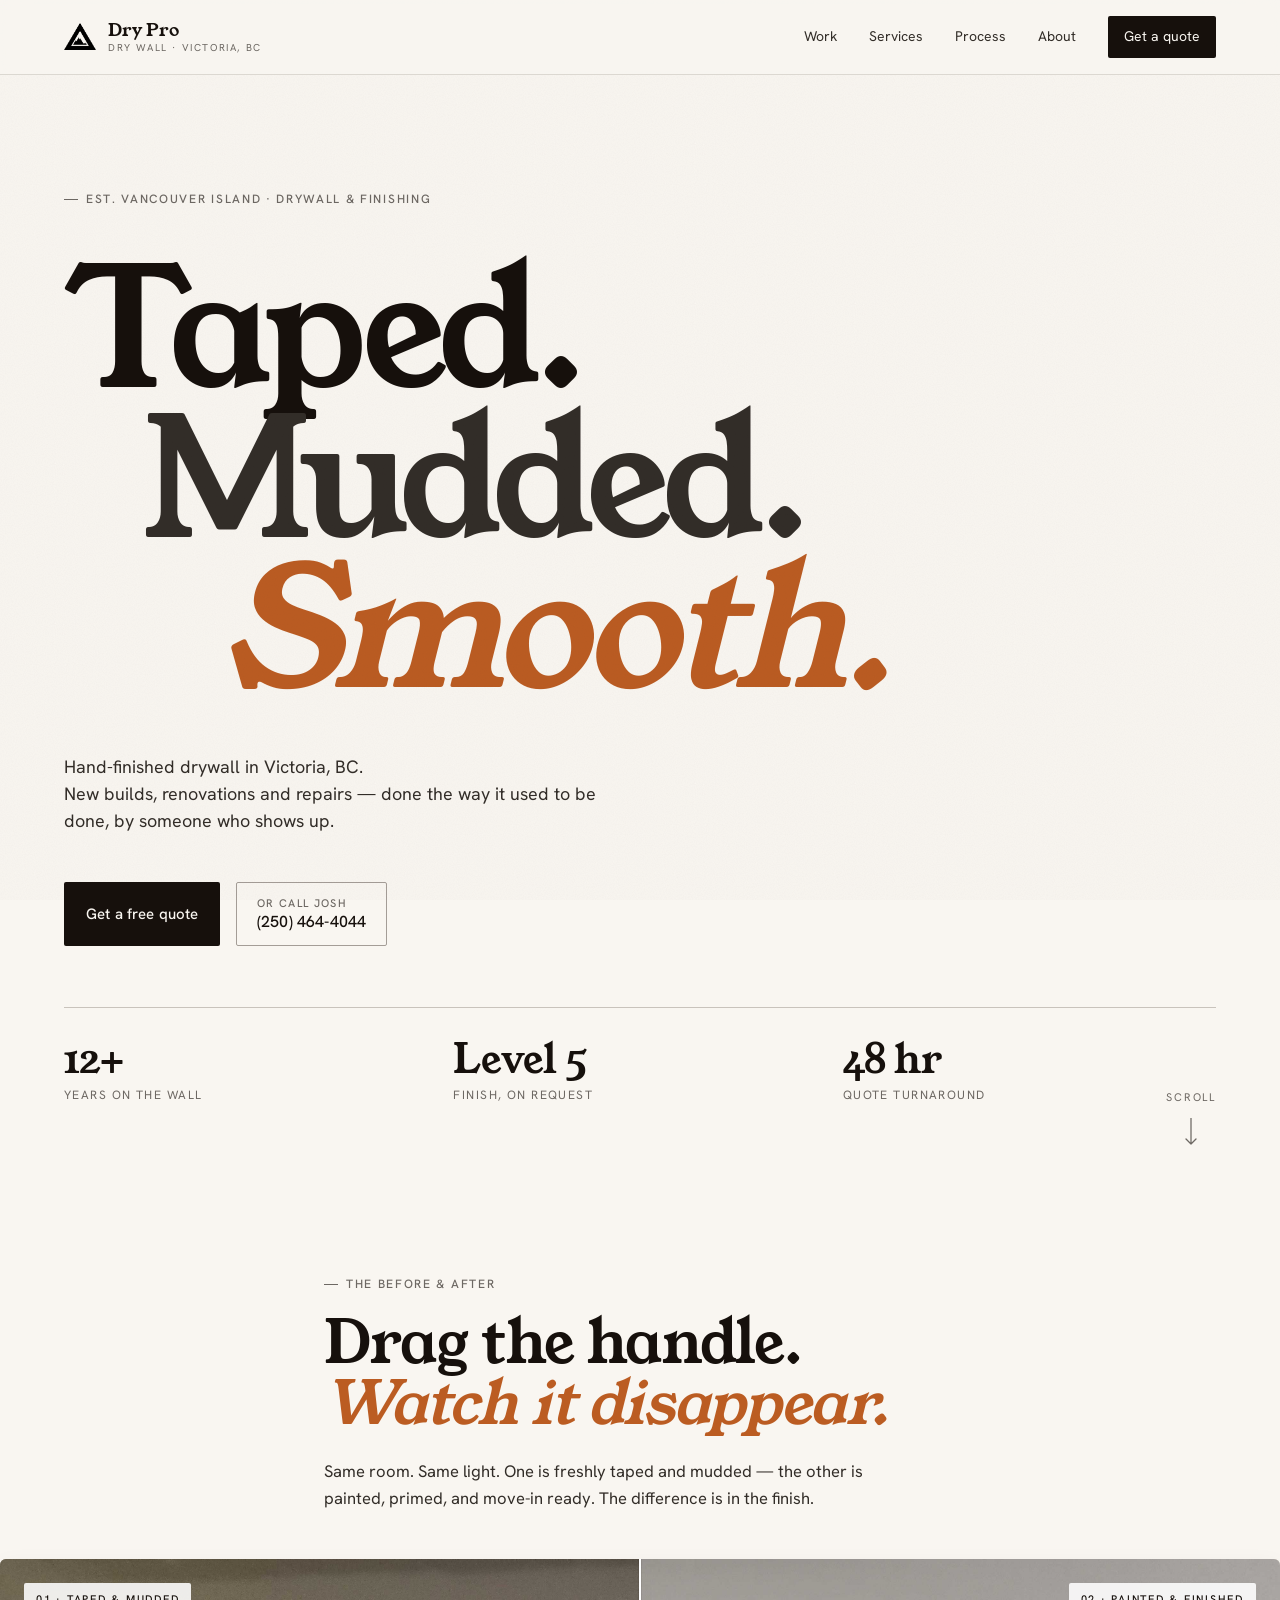
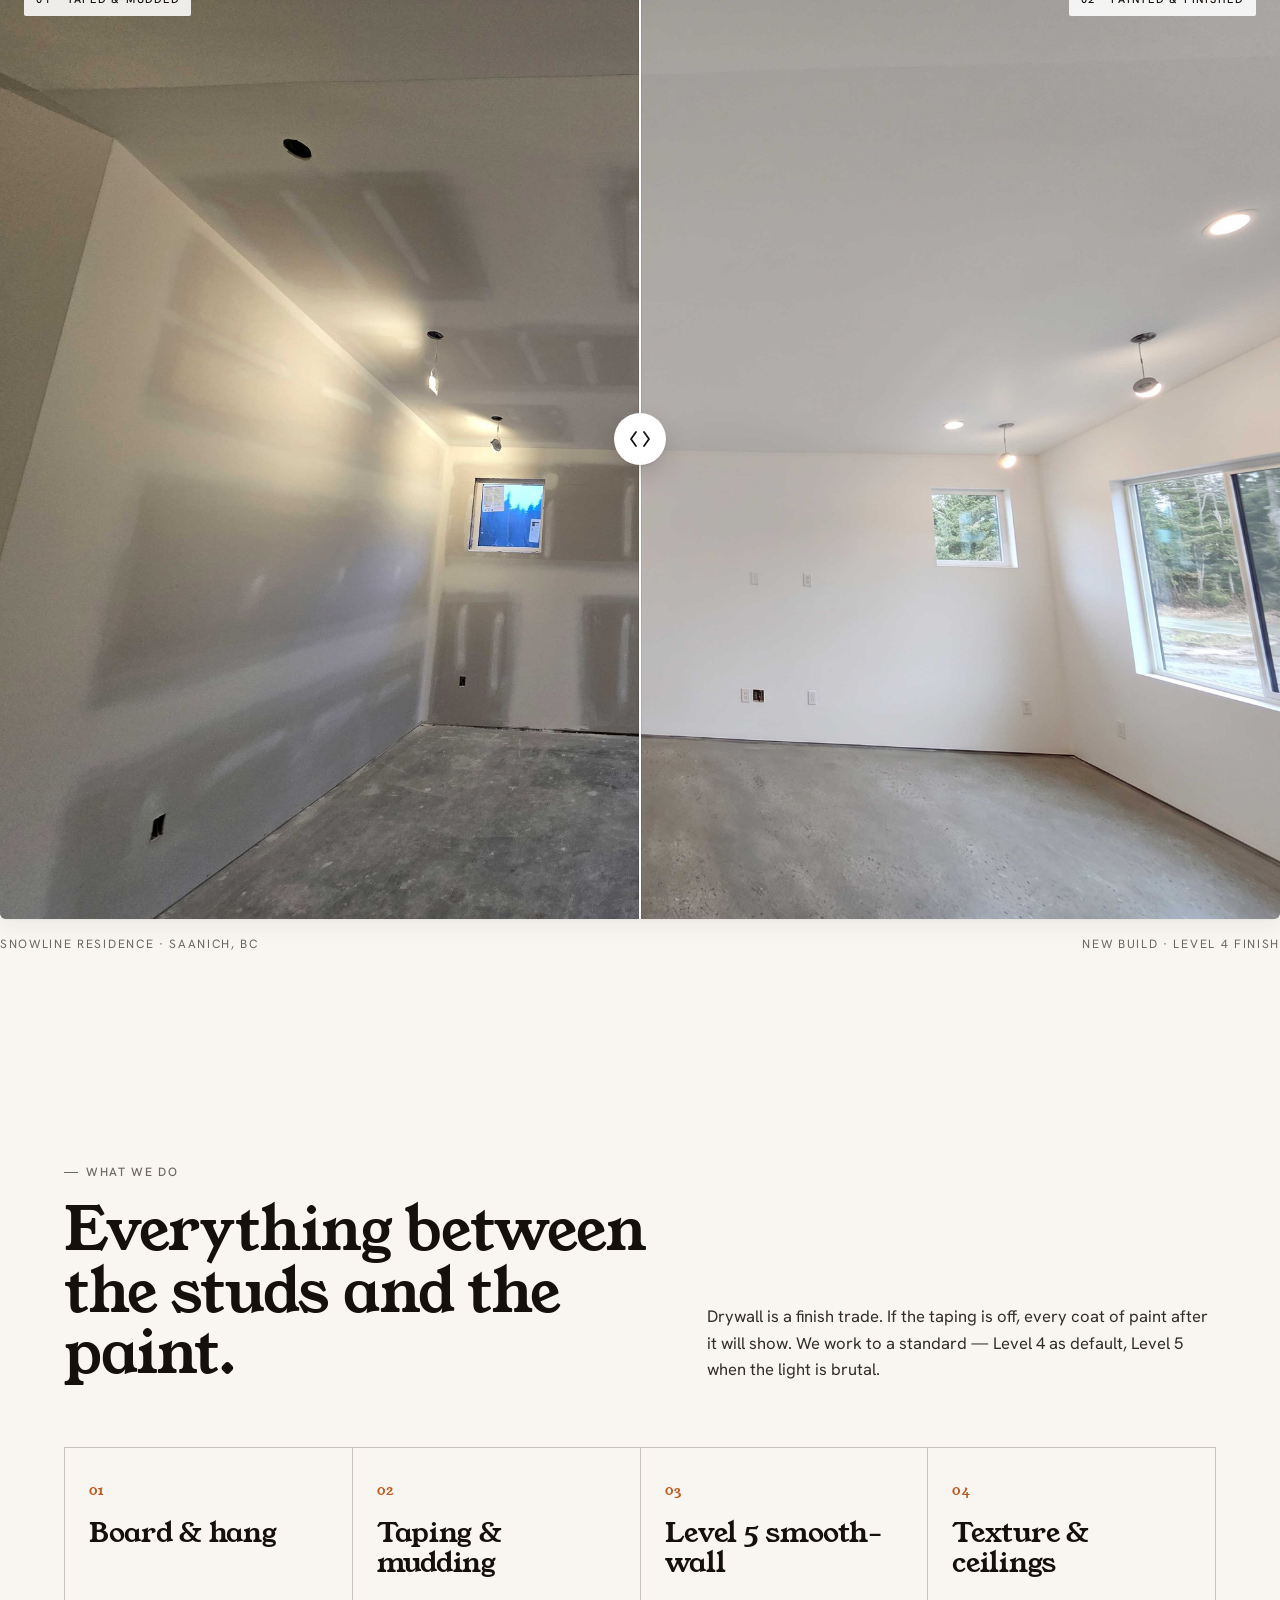
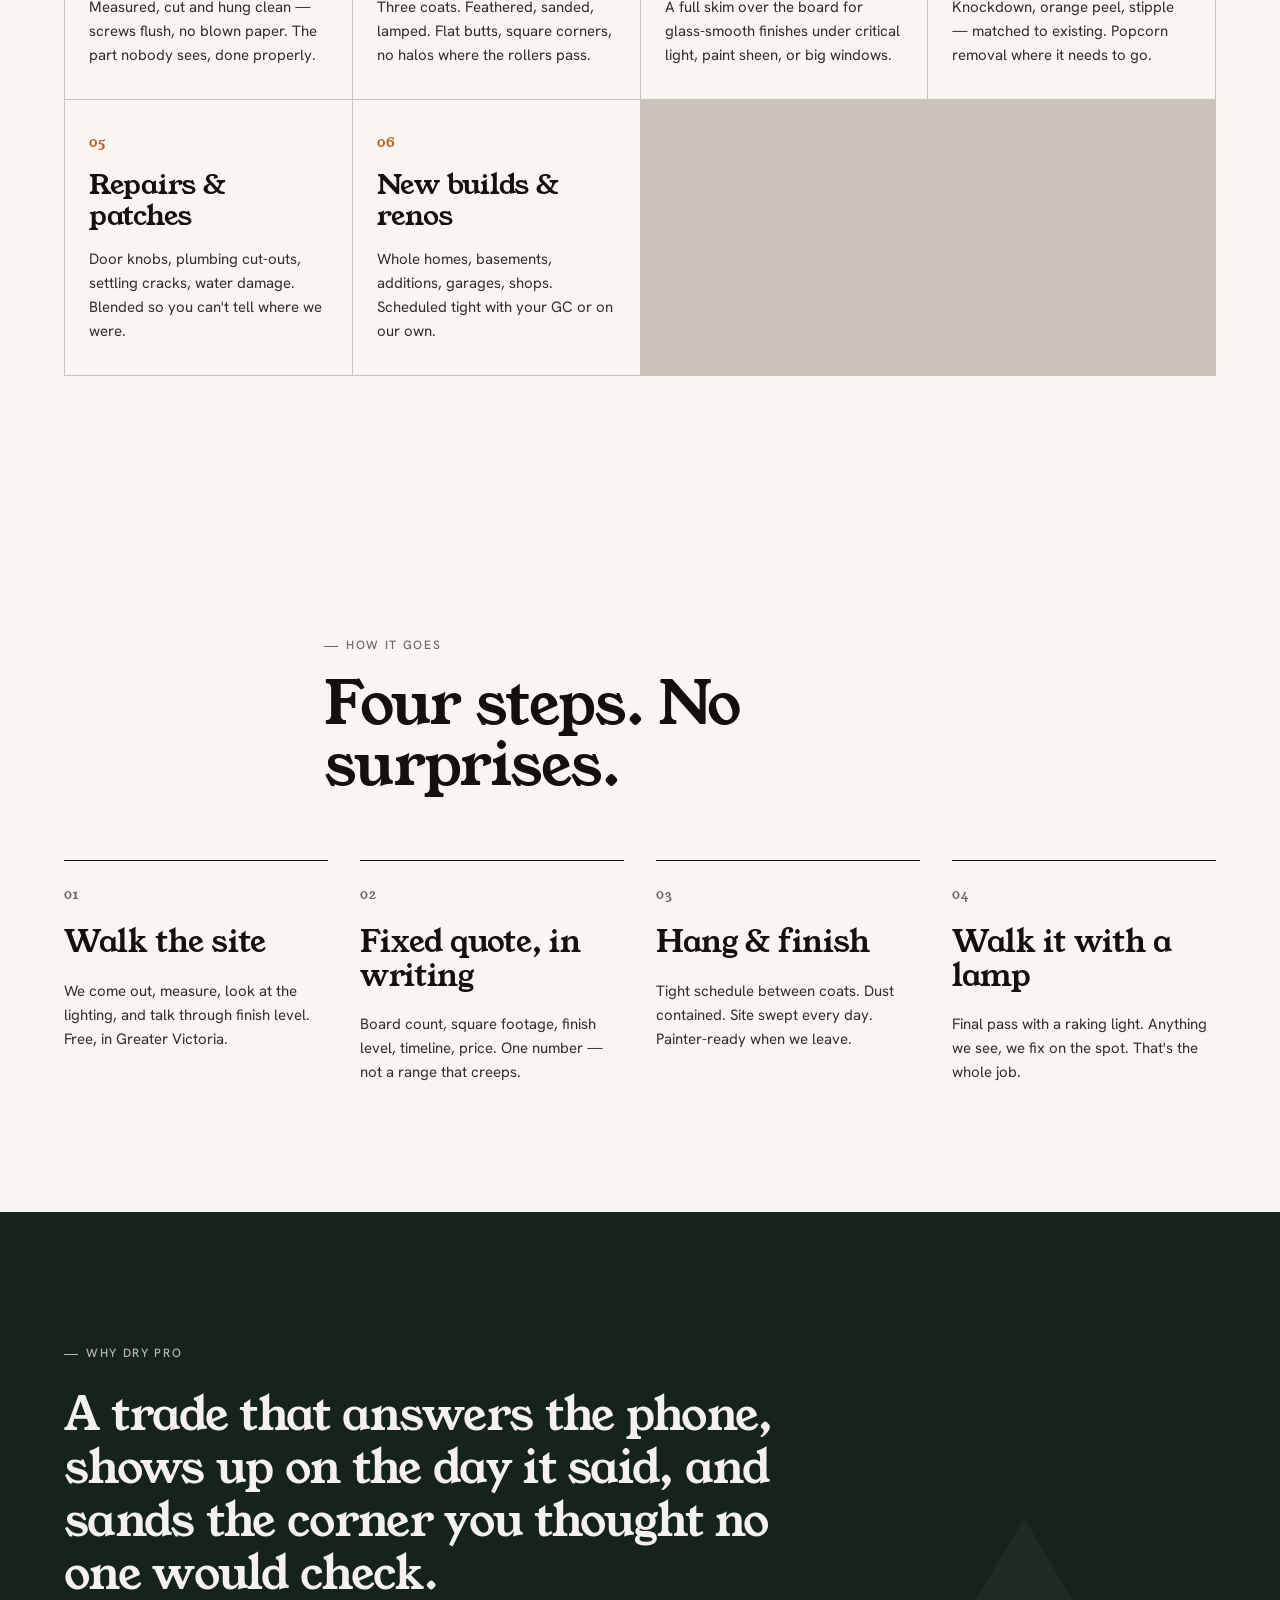
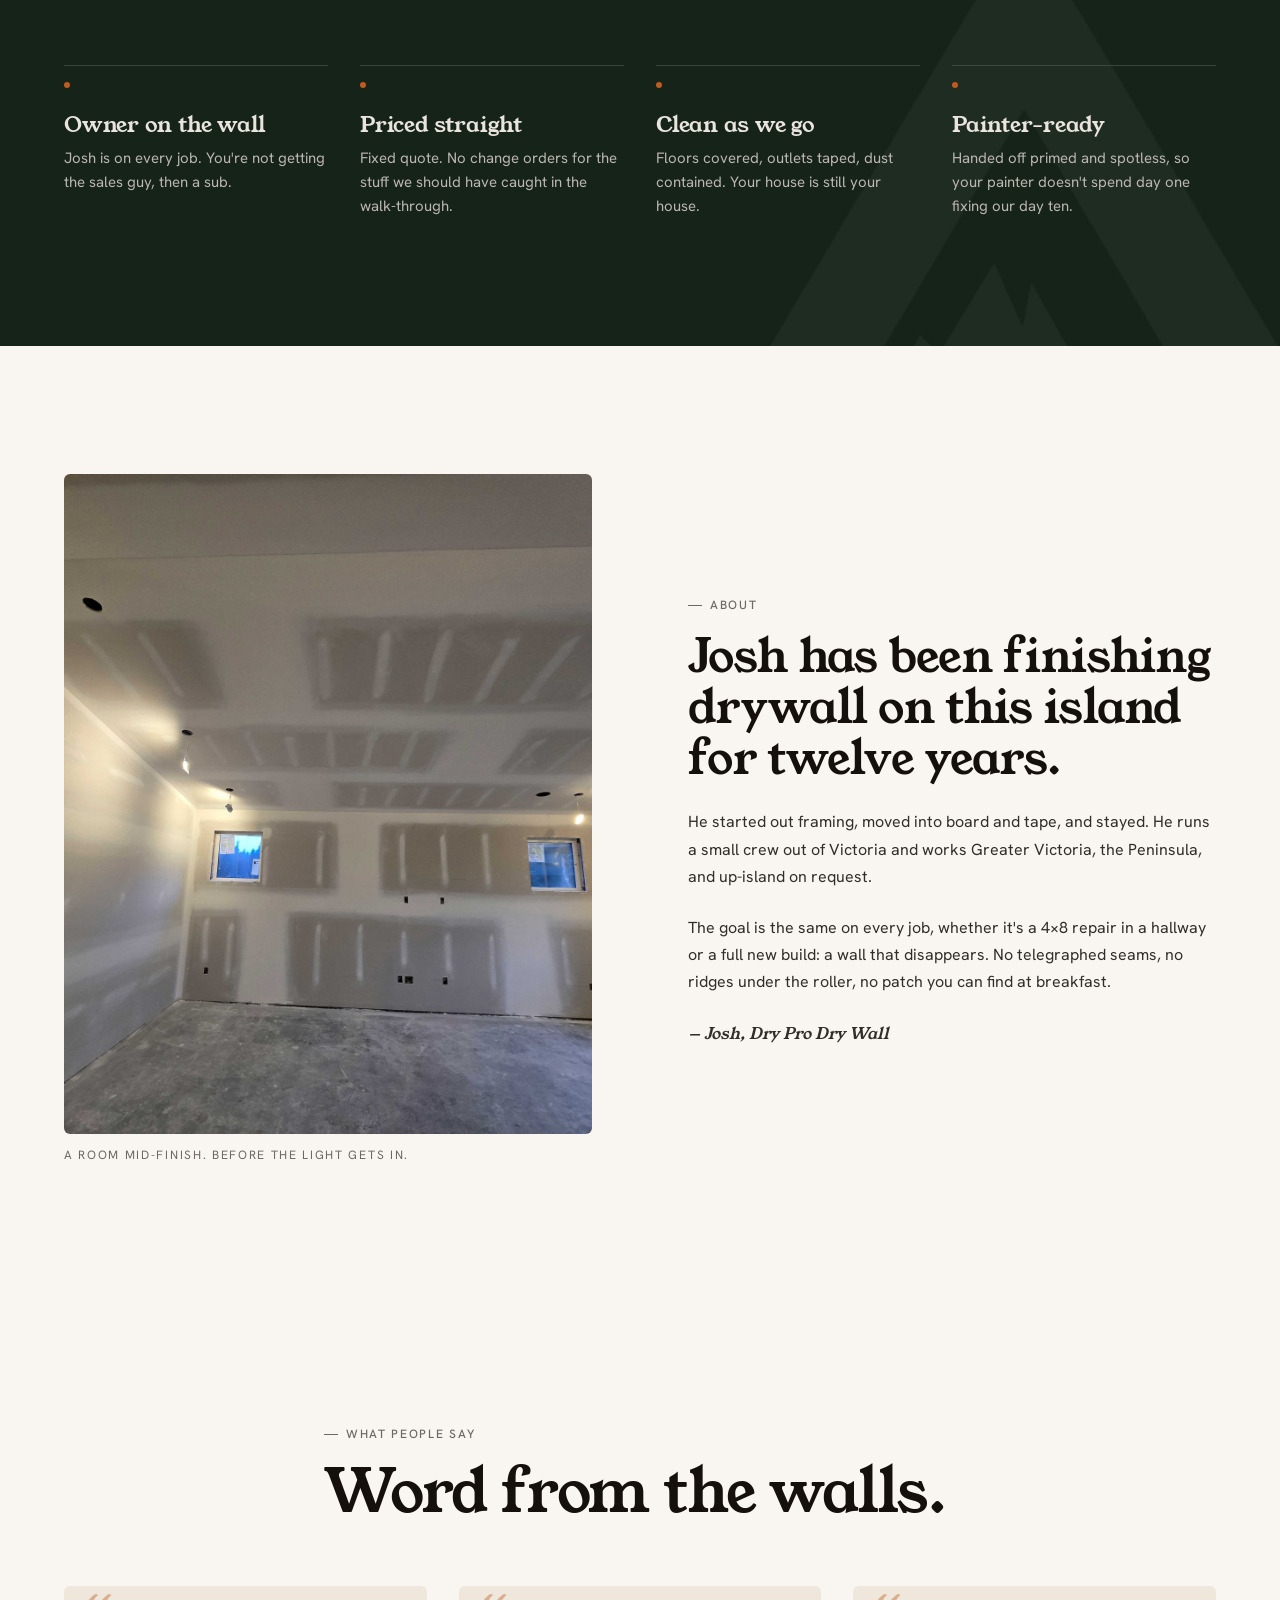
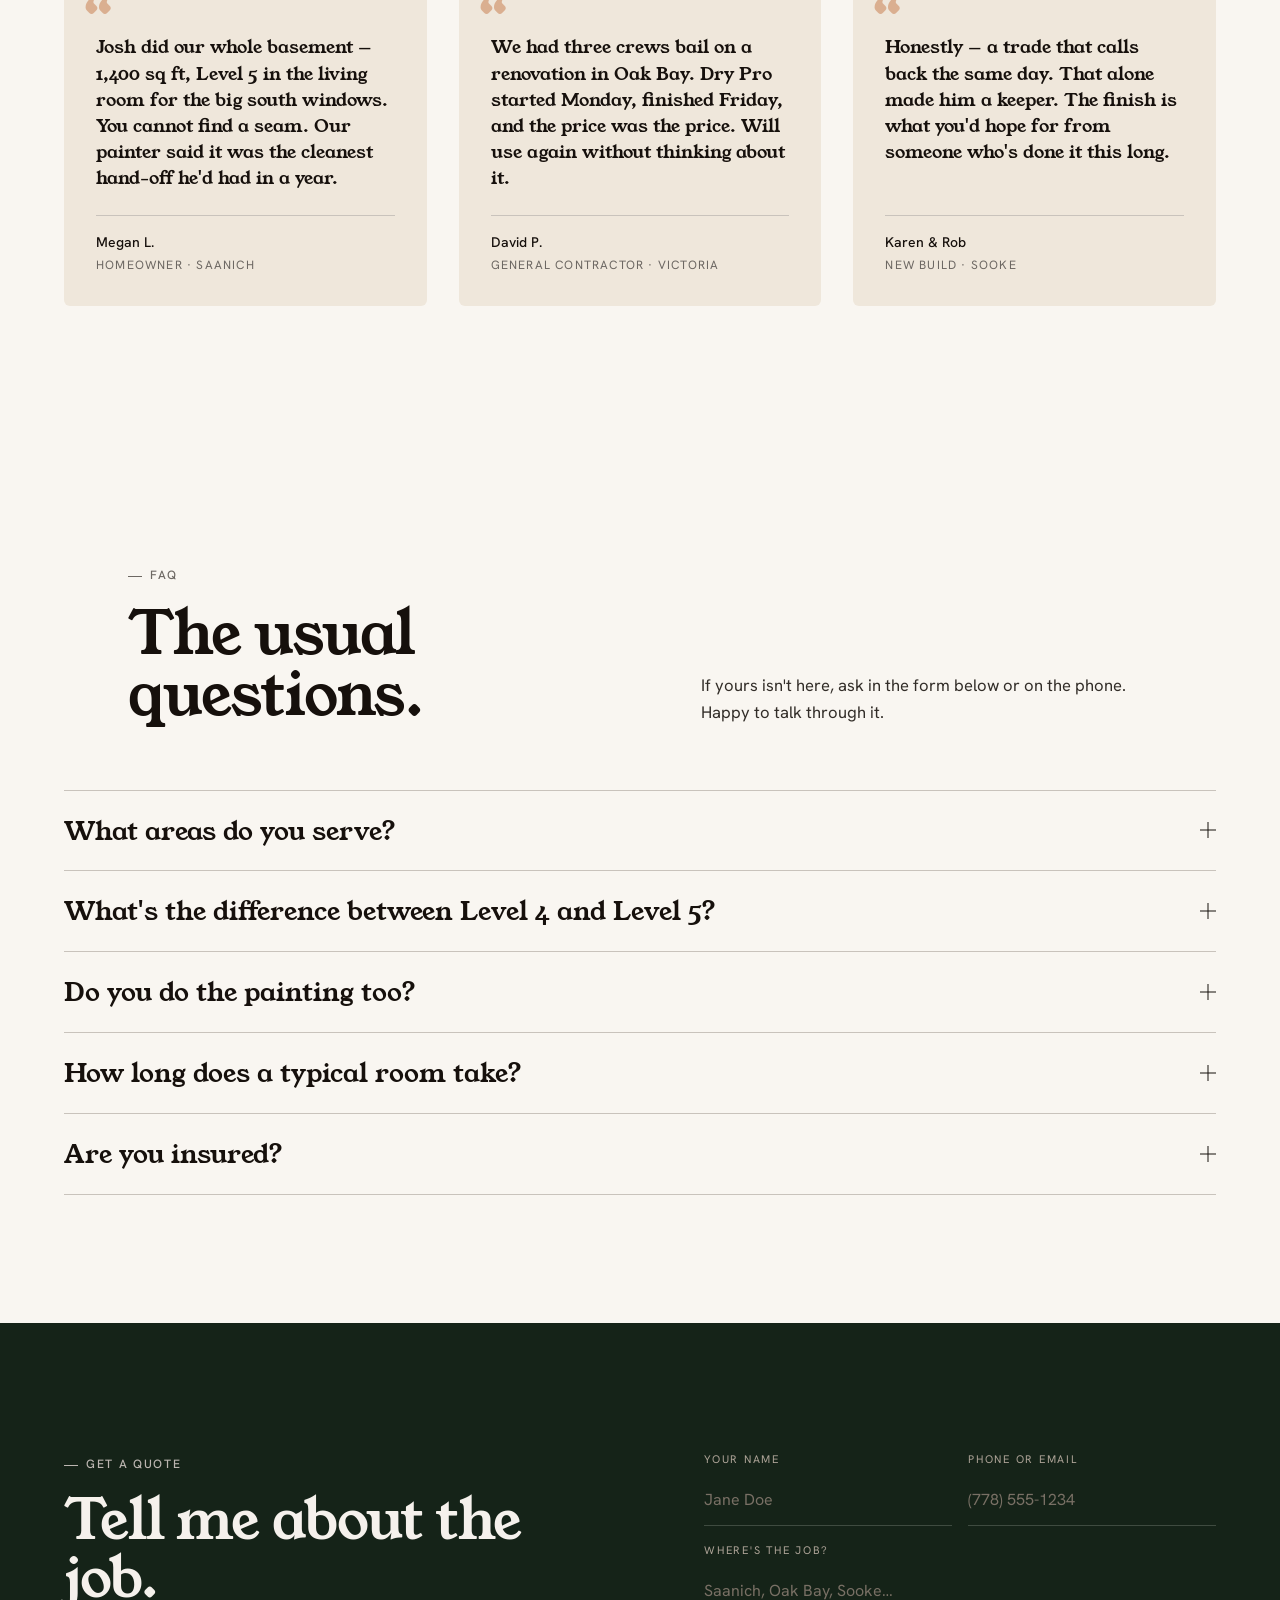
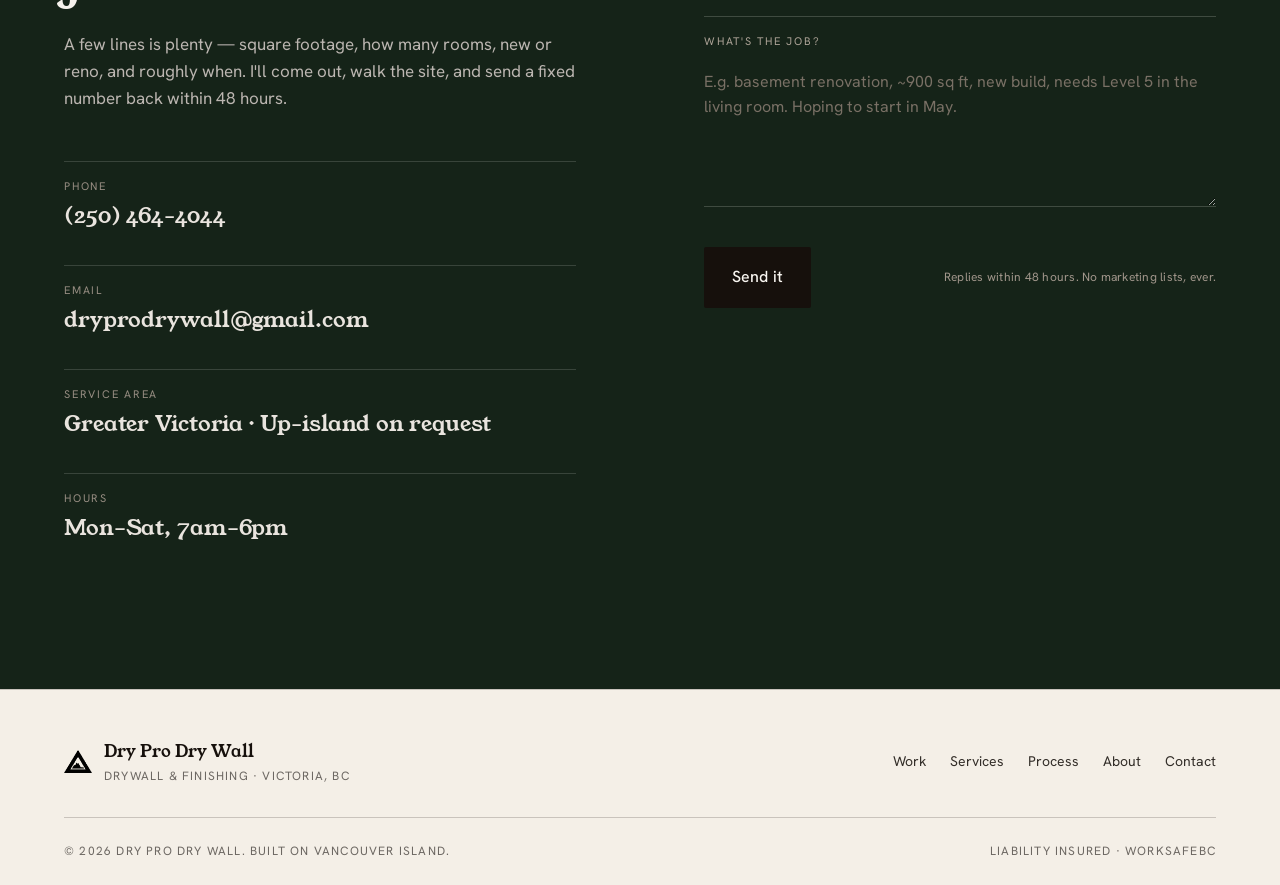
==== commit 153dbee1: "Contact: update to real phone (250) 464-4044 and email dryprodrywall@gmail.com Co-Authored-By: Claud" ====
--- a/index.html
+++ b/index.html
@@ -65,9 +65,9 @@
 
       <div class="hero__actions">
         <a href="#contact" class="btn btn--primary">Get a free quote</a>
-        <a href="tel:+17785551234" class="btn btn--ghost">
+        <a href="tel:+12504644044" class="btn btn--ghost">
           <span class="btn__label">Or call Josh</span>
-          <span class="btn__value">(778) 555-1234</span>
+          <span class="btn__value">(250) 464-4044</span>
         </a>
       </div>
 
@@ -382,13 +382,13 @@
         </p>
 
         <div class="contact__lines">
-          <a href="tel:+17785551234" class="contact__line">
+          <a href="tel:+12504644044" class="contact__line">
             <span class="contact__label">Phone</span>
-            <span class="contact__value">(778) 555-1234</span>
+            <span class="contact__value">(250) 464-4044</span>
           </a>
-          <a href="mailto:josh@dryprodrywall.ca" class="contact__line">
+          <a href="mailto:dryprodrywall@gmail.com" class="contact__line">
             <span class="contact__label">Email</span>
-            <span class="contact__value">josh@dryprodrywall.ca</span>
+            <span class="contact__value">dryprodrywall@gmail.com</span>
           </a>
           <div class="contact__line">
             <span class="contact__label">Service area</span>
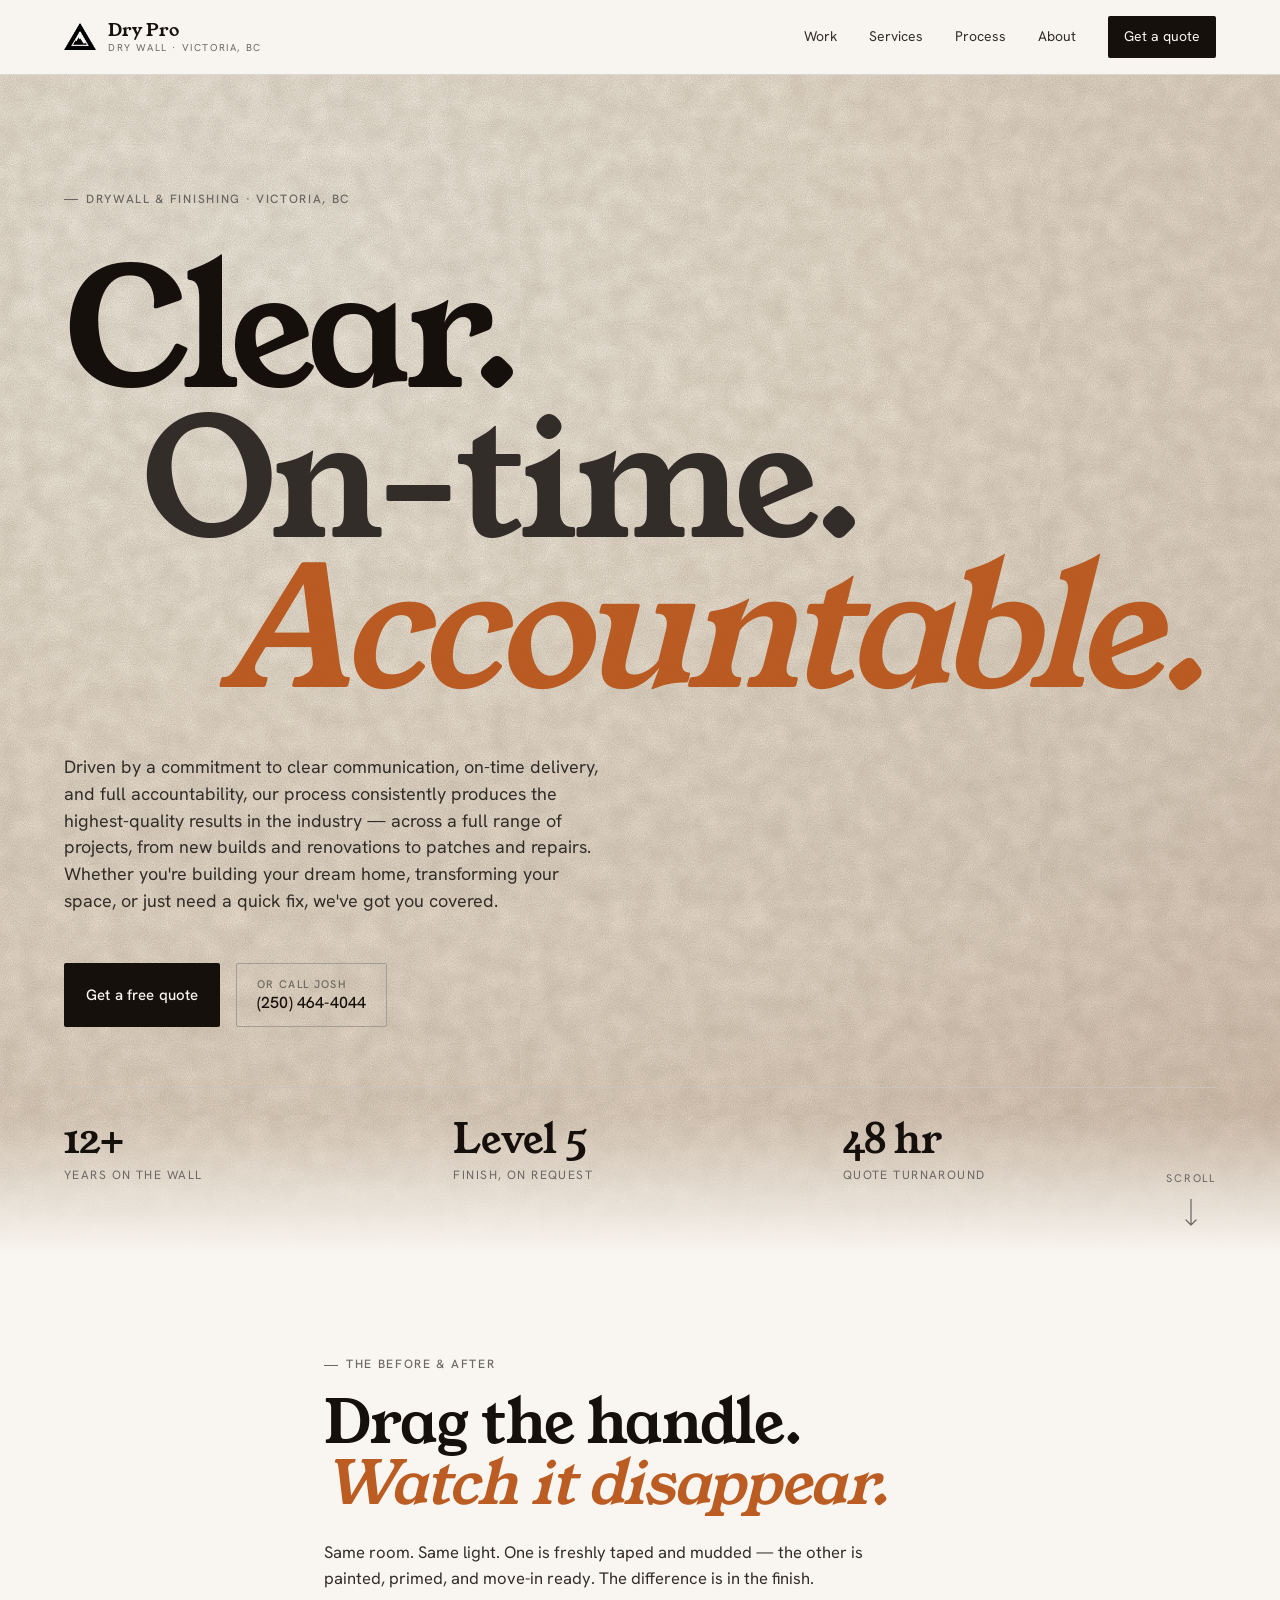
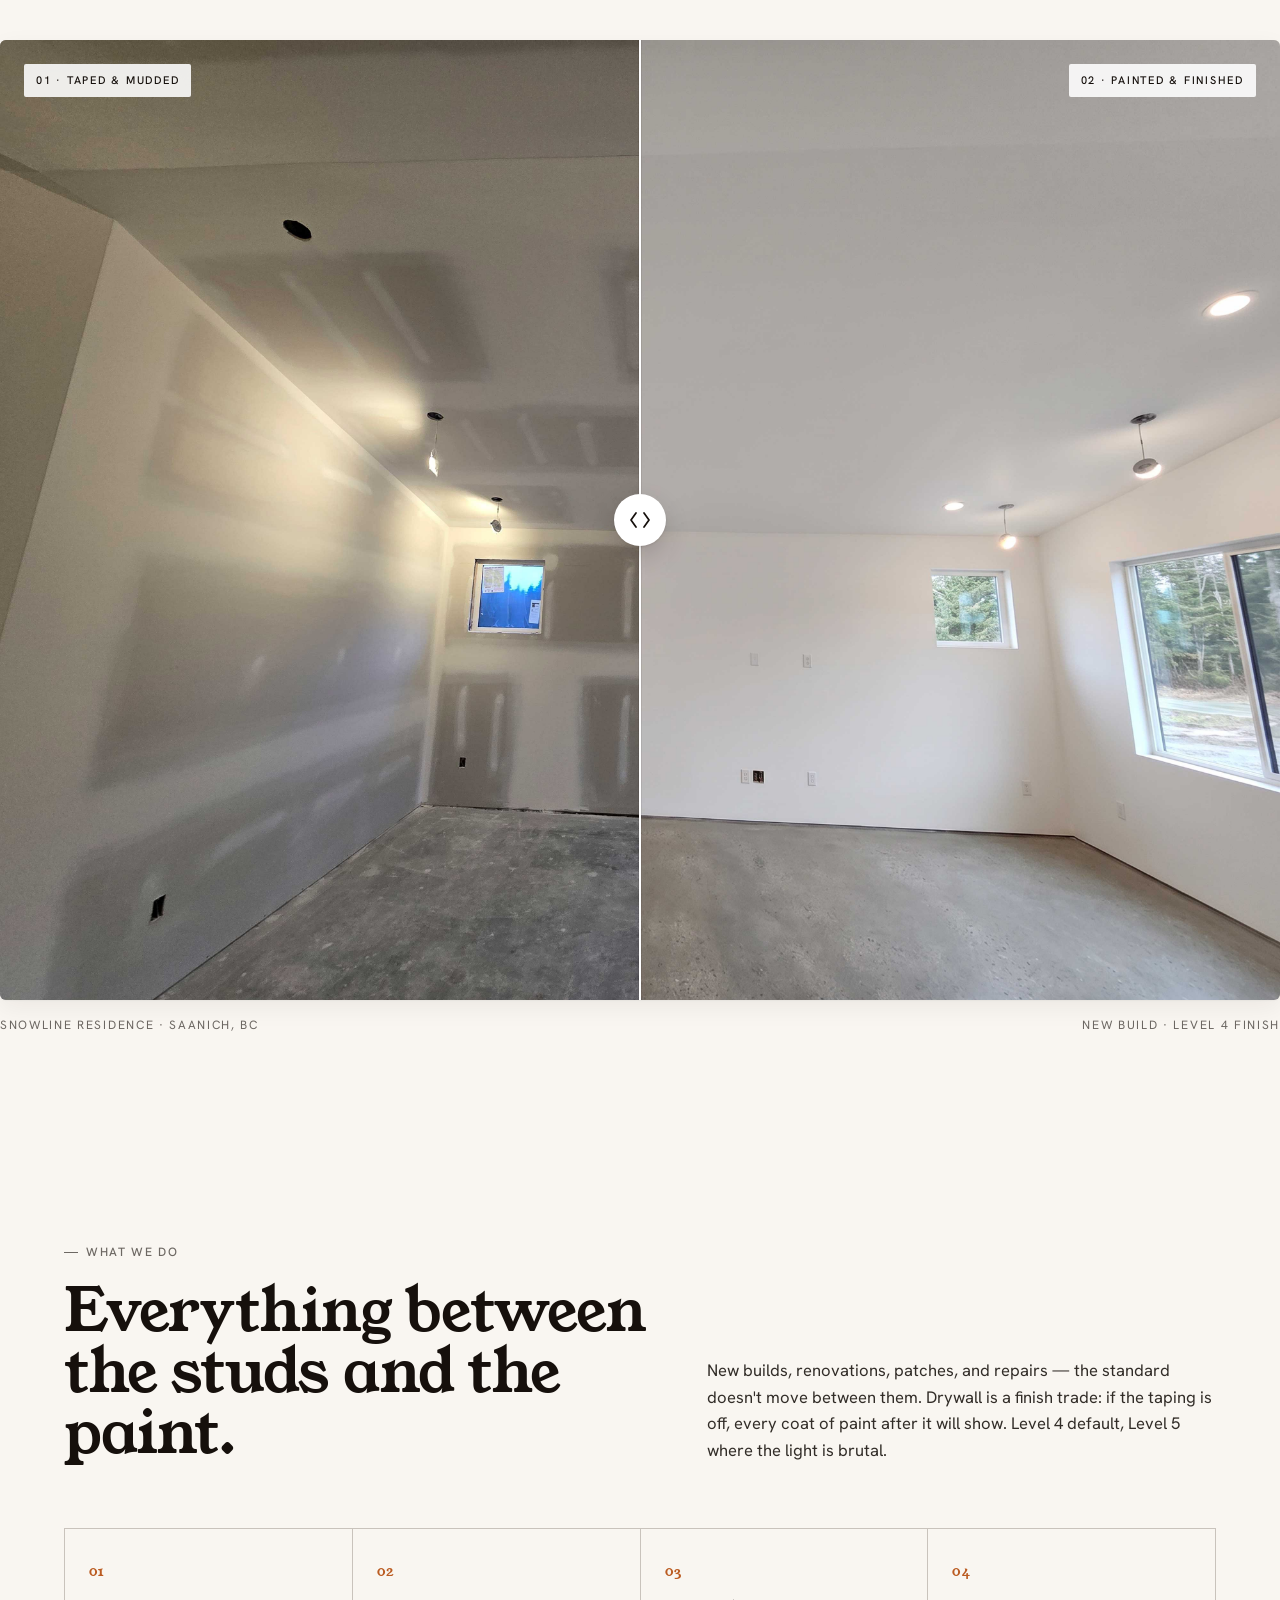
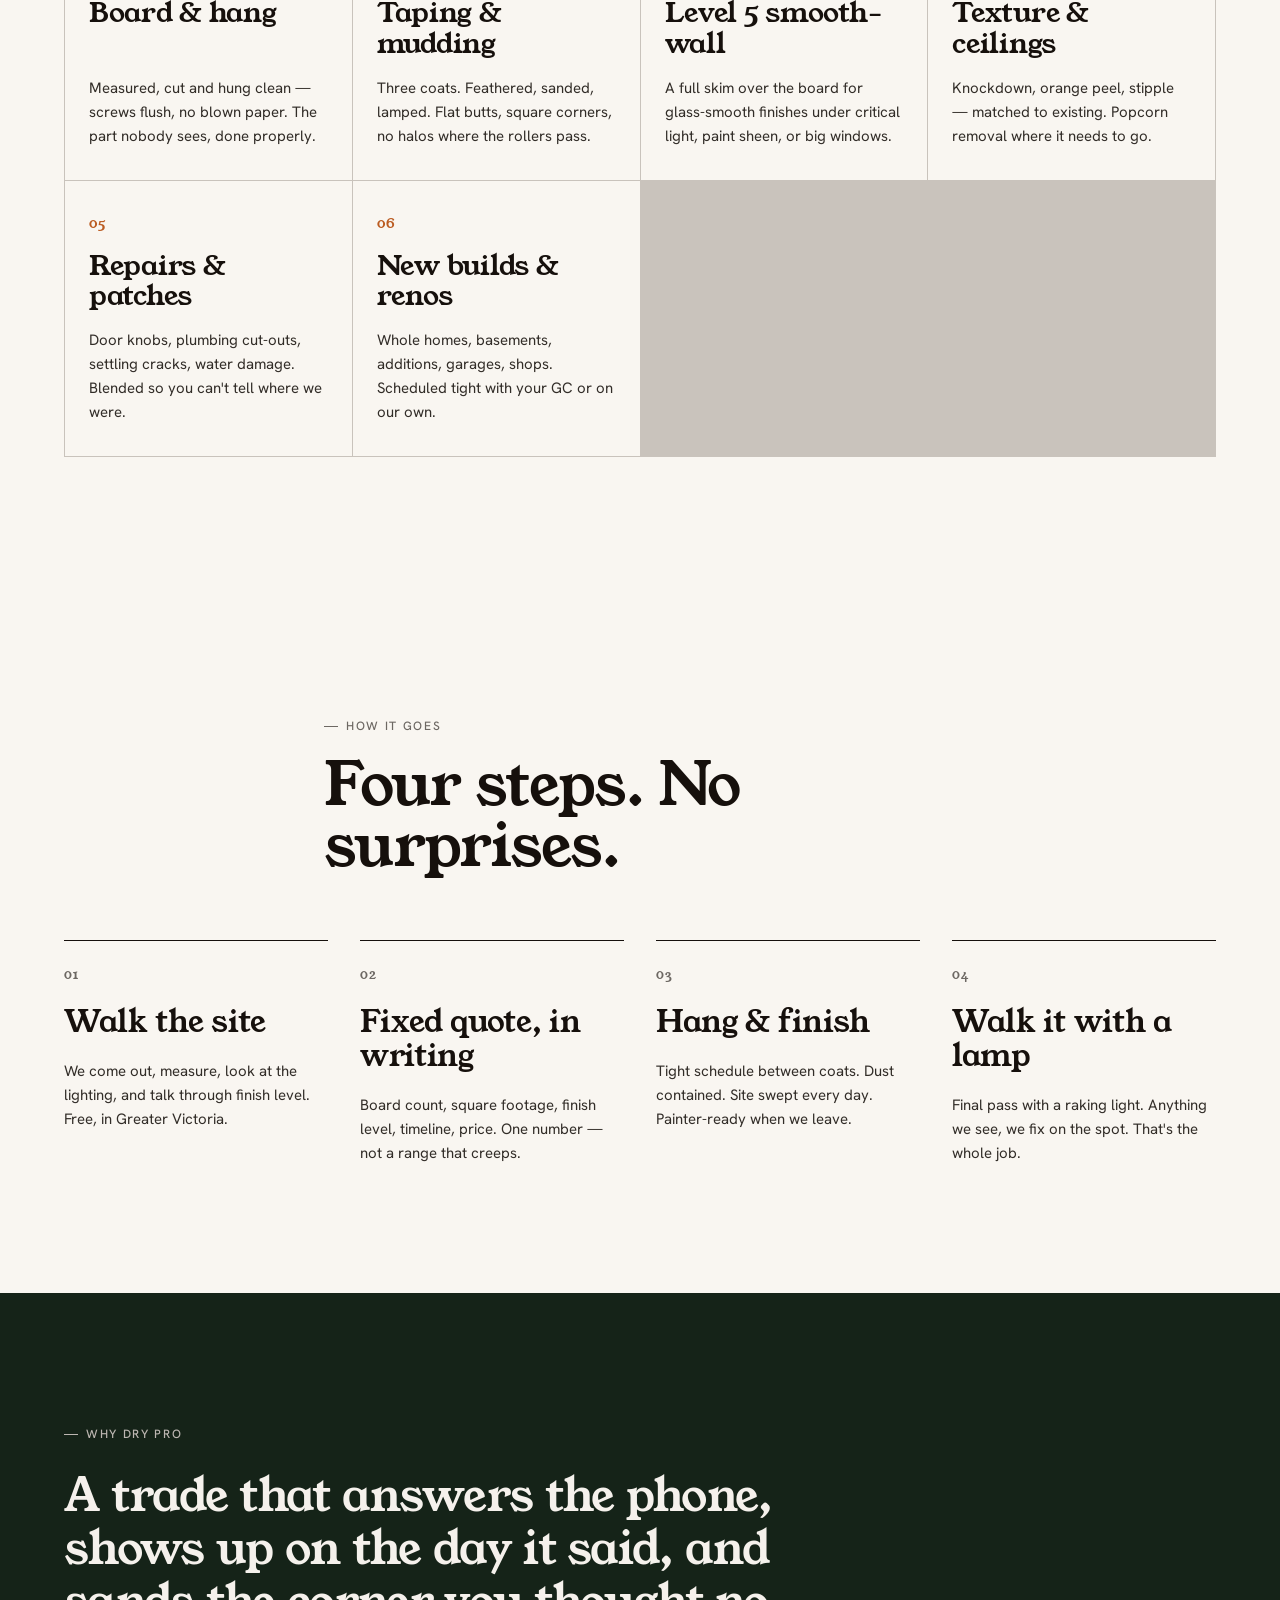
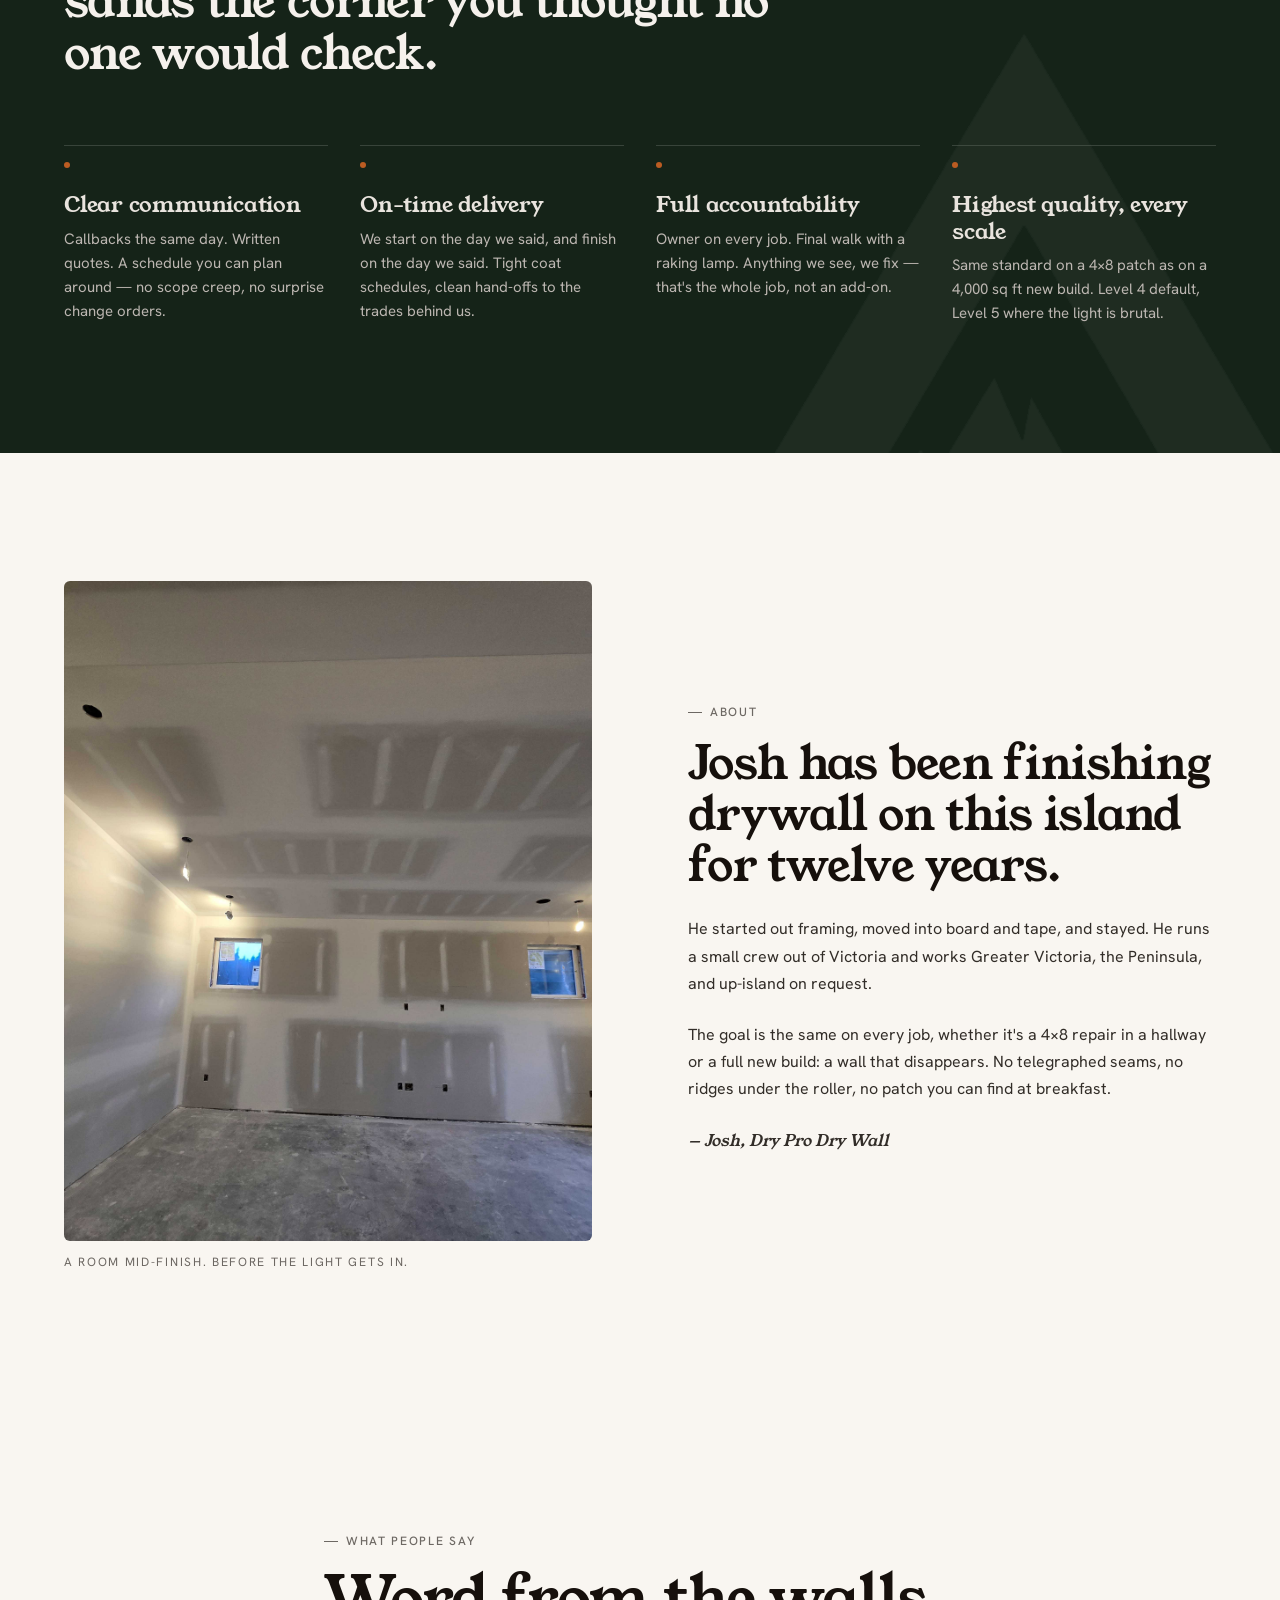
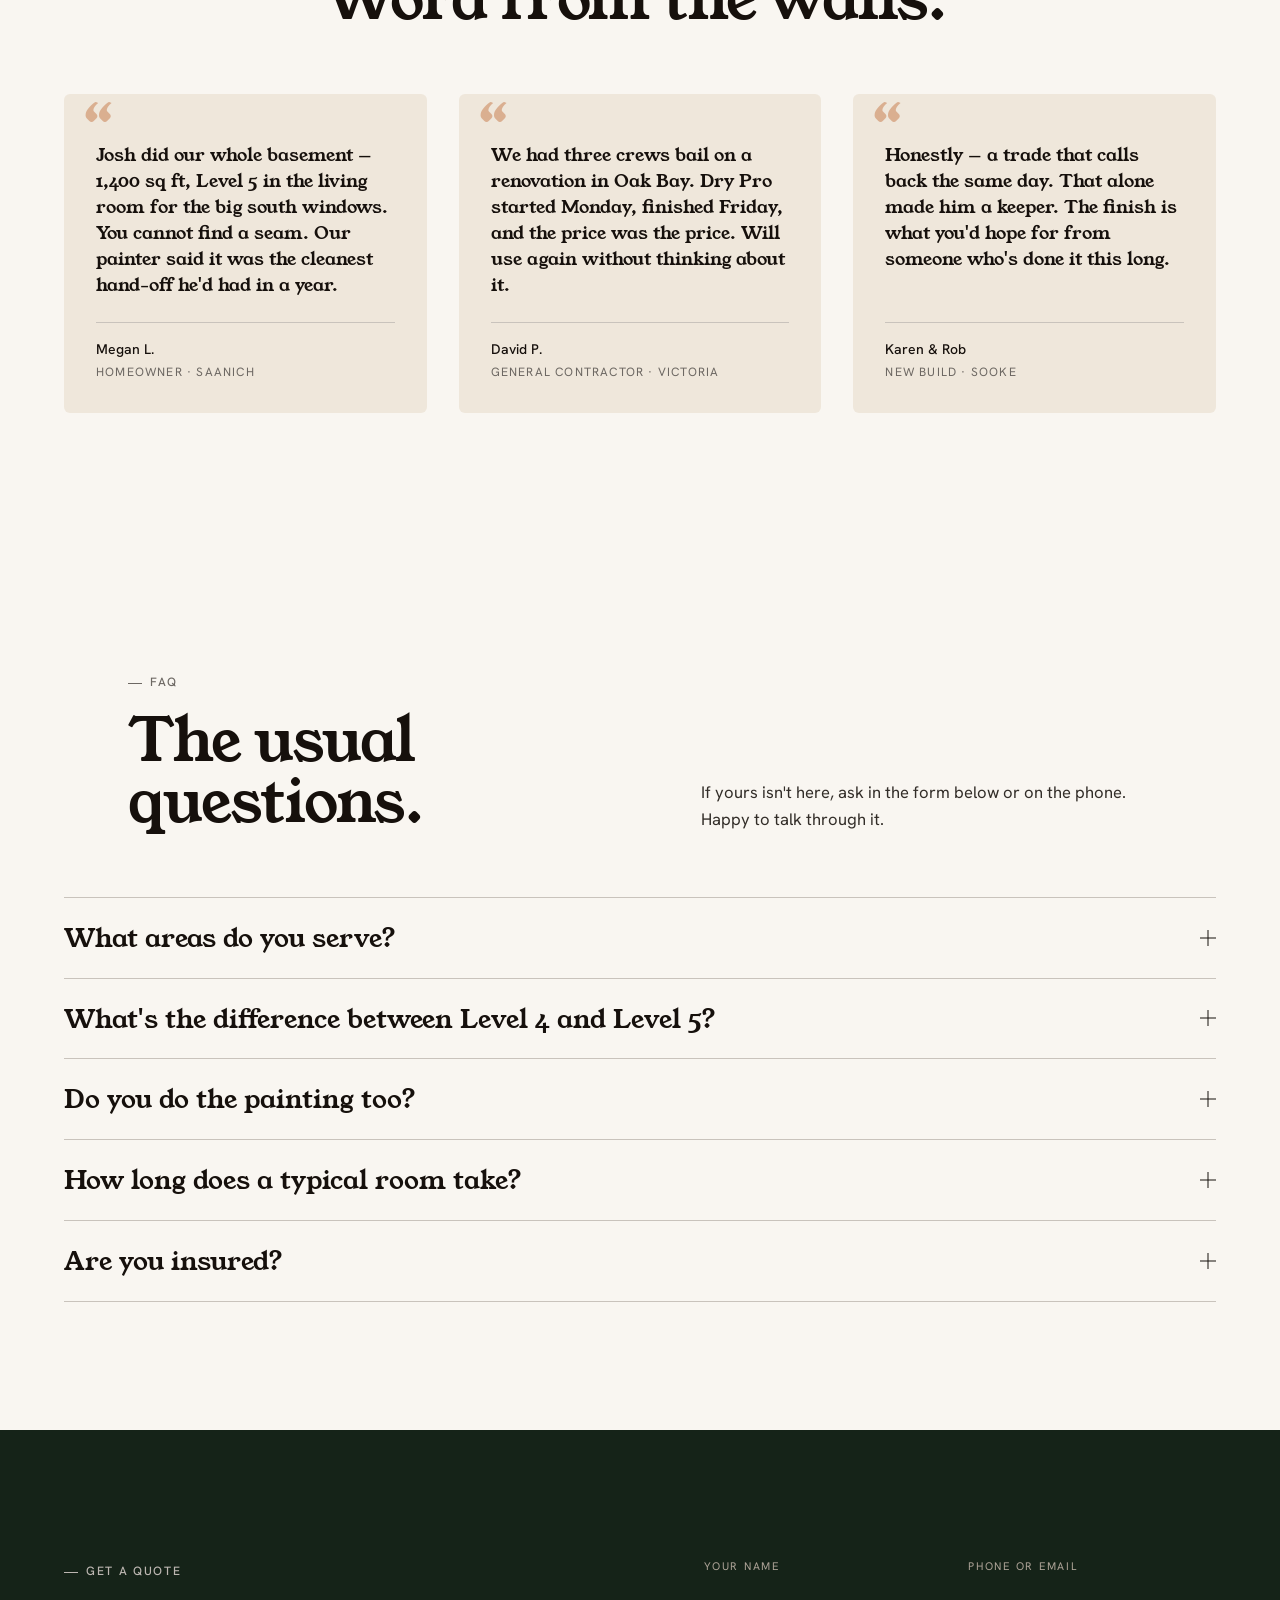
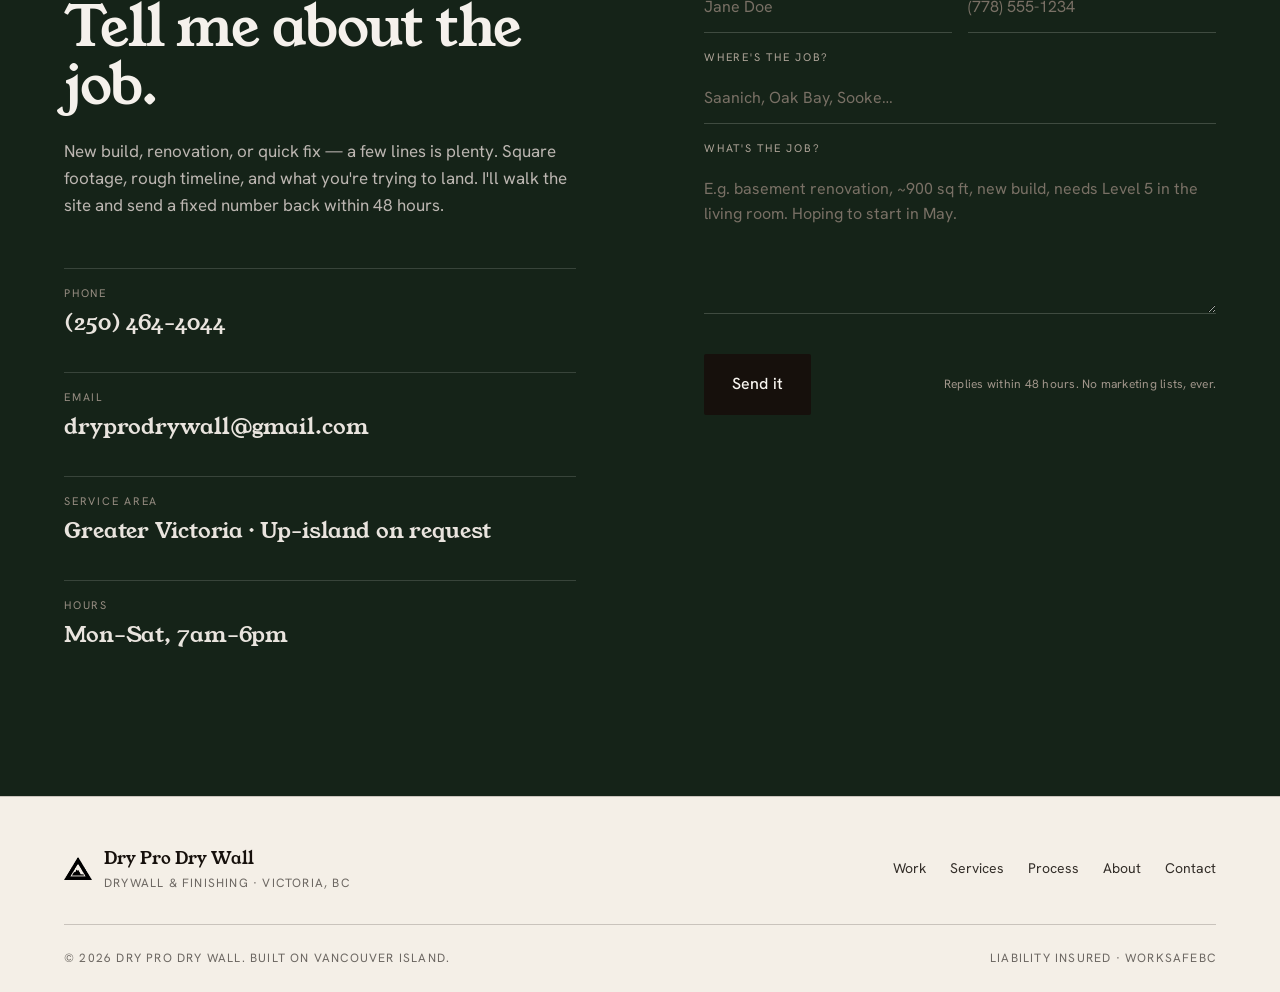
==== commit 3b1514b1: "Hero: lead with the accountability copy; drywall texture behind it - Hero lede is now the "clear com" ====
--- a/index.html
+++ b/index.html
@@ -3,14 +3,14 @@
 <head>
   <meta charset="utf-8" />
   <meta name="viewport" content="width=device-width, initial-scale=1" />
-  <title>Dry Pro Dry Wall — Drywall, taping & Level 5 finish in Victoria, BC</title>
-  <meta name="description" content="Dry Pro Dry Wall. Hand-finished drywall, taping, mudding and Level 5 smooth-wall in Victoria, BC and Vancouver Island. New builds, renovations, repairs." />
+  <title>Dry Pro Dry Wall — Drywall, finishing & repairs in Victoria, BC</title>
+  <meta name="description" content="Drywall, finishing and repairs in Victoria, BC. Clear communication, on-time delivery, and full accountability — across new builds, renovations, and quick fixes." />
   <meta name="theme-color" content="#f6f2ea" />
   <link rel="icon" href="assets/logo.png" type="image/png" />
 
   <!-- Open Graph -->
   <meta property="og:title" content="Dry Pro Dry Wall — Victoria, BC" />
-  <meta property="og:description" content="Hand-finished drywall. Taping, mudding, Level 5. Victoria, BC." />
+  <meta property="og:description" content="Clear communication, on-time delivery, full accountability. New builds, renovations, and quick fixes in Victoria, BC." />
   <meta property="og:image" content="assets/painted.jpg" />
   <meta property="og:type" content="website" />
 
@@ -49,18 +49,17 @@
     <!-- HERO -->
     <section class="hero">
       <div class="hero__meta">
-        <span class="eyebrow">Est. Vancouver Island · Drywall &amp; finishing</span>
+        <span class="eyebrow">Drywall &amp; Finishing · Victoria, BC</span>
       </div>
 
       <h1 class="hero__title">
-        <span class="hero__line">Taped.</span>
-        <span class="hero__line hero__line--mid">Mudded.</span>
-        <span class="hero__line hero__line--accent">Smooth.</span>
+        <span class="hero__line">Clear.</span>
+        <span class="hero__line hero__line--mid">On-time.</span>
+        <span class="hero__line hero__line--accent">Accountable.</span>
       </h1>
 
       <p class="hero__lede">
-        Hand-finished drywall in Victoria, BC.<br />
-        New builds, renovations and repairs — done the way it used to be done, by someone who shows up.
+        Driven by a commitment to clear communication, on-time delivery, and full accountability, our process consistently produces the highest-quality results in the industry &mdash; across a full range of projects, from new builds and renovations to patches and repairs. Whether you're building your dream home, transforming your space, or just need a quick fix, we've got you covered.
       </p>
 
       <div class="hero__actions">
@@ -141,8 +140,9 @@
           <h2 class="section-title">Everything between the studs and the paint.</h2>
         </div>
         <p class="section-lede">
-          Drywall is a finish trade. If the taping is off, every coat of paint after it will show.
-          We work to a standard — Level 4 as default, Level 5 when the light is brutal.
+          New builds, renovations, patches, and repairs &mdash; the standard doesn't move between them.
+          Drywall is a finish trade: if the taping is off, every coat of paint after it will show.
+          Level 4 default, Level 5 where the light is brutal.
         </p>
       </div>
 
@@ -222,23 +222,23 @@
         <div class="why__grid">
           <div class="why__item">
             <span class="why__dot"></span>
-            <h3>Owner on the wall</h3>
-            <p>Josh is on every job. You're not getting the sales guy, then a sub.</p>
+            <h3>Clear communication</h3>
+            <p>Callbacks the same day. Written quotes. A schedule you can plan around &mdash; no scope creep, no surprise change orders.</p>
           </div>
           <div class="why__item">
             <span class="why__dot"></span>
-            <h3>Priced straight</h3>
-            <p>Fixed quote. No change orders for the stuff we should have caught in the walk-through.</p>
+            <h3>On-time delivery</h3>
+            <p>We start on the day we said, and finish on the day we said. Tight coat schedules, clean hand-offs to the trades behind us.</p>
           </div>
           <div class="why__item">
             <span class="why__dot"></span>
-            <h3>Clean as we go</h3>
-            <p>Floors covered, outlets taped, dust contained. Your house is still your house.</p>
+            <h3>Full accountability</h3>
+            <p>Owner on every job. Final walk with a raking lamp. Anything we see, we fix &mdash; that's the whole job, not an add-on.</p>
           </div>
           <div class="why__item">
             <span class="why__dot"></span>
-            <h3>Painter-ready</h3>
-            <p>Handed off primed and spotless, so your painter doesn't spend day one fixing our day ten.</p>
+            <h3>Highest quality, every scale</h3>
+            <p>Same standard on a 4&times;8 patch as on a 4,000 sq ft new build. Level 4 default, Level 5 where the light is brutal.</p>
           </div>
         </div>
       </div>
@@ -377,8 +377,8 @@
         <span class="eyebrow eyebrow--light">Get a quote</span>
         <h2 class="contact__title">Tell me about the job.</h2>
         <p class="contact__lede">
-          A few lines is plenty — square footage, how many rooms, new or reno, and roughly when.
-          I'll come out, walk the site, and send a fixed number back within 48 hours.
+          New build, renovation, or quick fix &mdash; a few lines is plenty. Square footage, rough timeline,
+          and what you're trying to land. I'll walk the site and send a fixed number back within 48 hours.
         </p>
 
         <div class="contact__lines">
--- a/styles.css
+++ b/styles.css
@@ -205,12 +205,49 @@
 /* ===== HERO ===== */
 .hero {
   position: relative;
+  isolation: isolate;
   max-width: var(--maxw);
   margin: 0 auto;
   padding: clamp(60px, 9vw, 140px) var(--gutter) clamp(48px, 7vw, 100px);
   display: grid;
   grid-template-columns: 1fr;
   gap: var(--s-7);
+}
+
+/* Drywall texture — warm raking light × orange-peel stipple × fine grain */
+.hero::before {
+  content: "";
+  position: absolute;
+  top: 0; bottom: 0;
+  left: 50%;
+  transform: translateX(-50%);
+  width: 100vw;
+  z-index: -1;
+  background:
+    url("data:image/svg+xml;utf8,<svg xmlns='http://www.w3.org/2000/svg' width='180' height='180'><filter id='n'><feTurbulence type='fractalNoise' baseFrequency='0.95' numOctaves='2' stitchTiles='stitch'/><feColorMatrix values='0 0 0 0 0.18  0 0 0 0 0.14  0 0 0 0 0.09  0 0 0 0.34 0'/></filter><rect width='100%' height='100%' filter='url(%23n)'/></svg>"),
+    url("data:image/svg+xml;utf8,<svg xmlns='http://www.w3.org/2000/svg' width='520' height='520'><filter id='m'><feTurbulence type='fractalNoise' baseFrequency='0.045' numOctaves='2' seed='8' stitchTiles='stitch'/><feColorMatrix values='0 0 0 0 0.22  0 0 0 0 0.17  0 0 0 0 0.11  0 0 0 0.22 0'/></filter><rect width='100%' height='100%' filter='url(%23m)'/></svg>"),
+    radial-gradient(ellipse 120% 95% at 22% 15%,
+      oklch(0.99 0.014 84) 0%,
+      oklch(0.965 0.02 78) 35%,
+      oklch(0.92 0.026 72) 72%,
+      oklch(0.86 0.032 64) 100%);
+  background-size: 180px 180px, 520px 520px, 100% 100%;
+  background-repeat: repeat, repeat, no-repeat;
+  pointer-events: none;
+}
+
+/* Soft fade where the hero meets the next section */
+.hero::after {
+  content: "";
+  position: absolute;
+  left: 50%;
+  bottom: 0;
+  transform: translateX(-50%);
+  width: 100vw;
+  height: 160px;
+  z-index: -1;
+  background: linear-gradient(to bottom, transparent 0%, var(--paper) 88%);
+  pointer-events: none;
 }
 .hero__meta { display: flex; justify-content: space-between; align-items: center; }
 .hero__title {
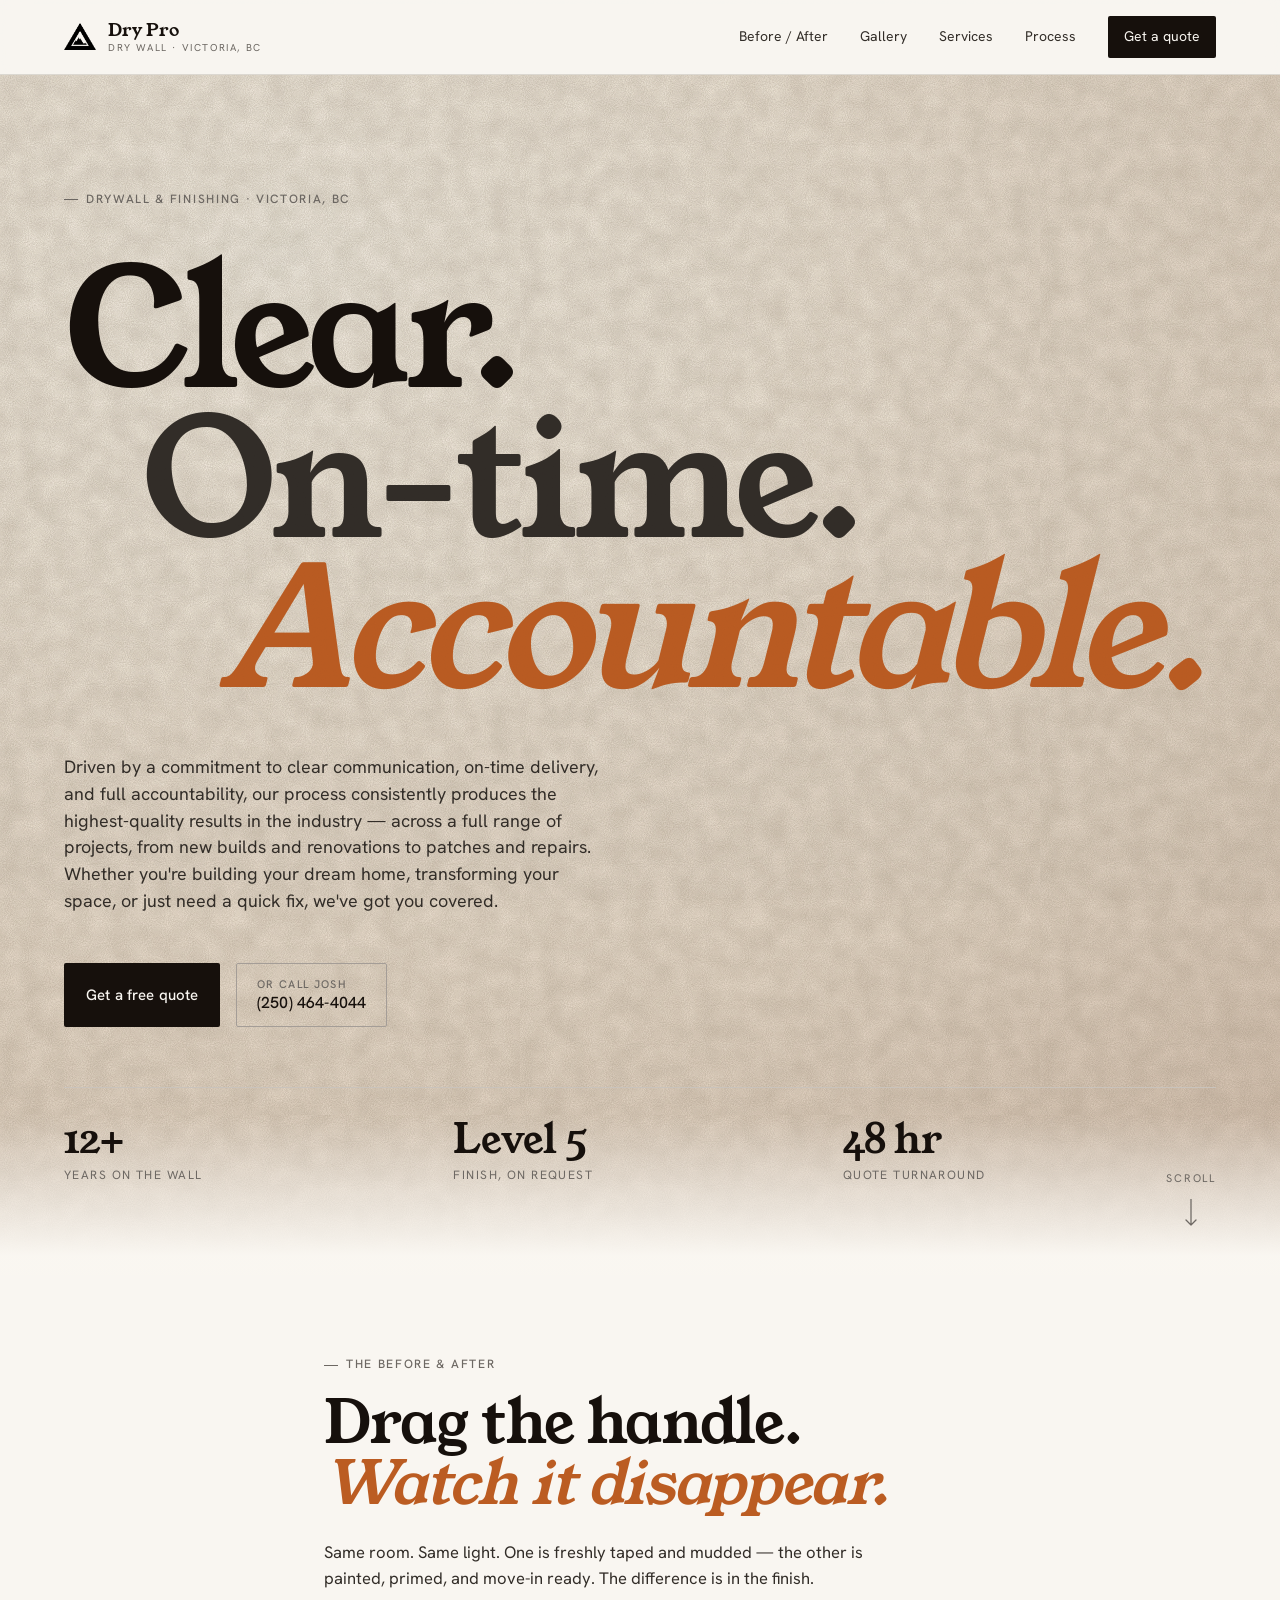
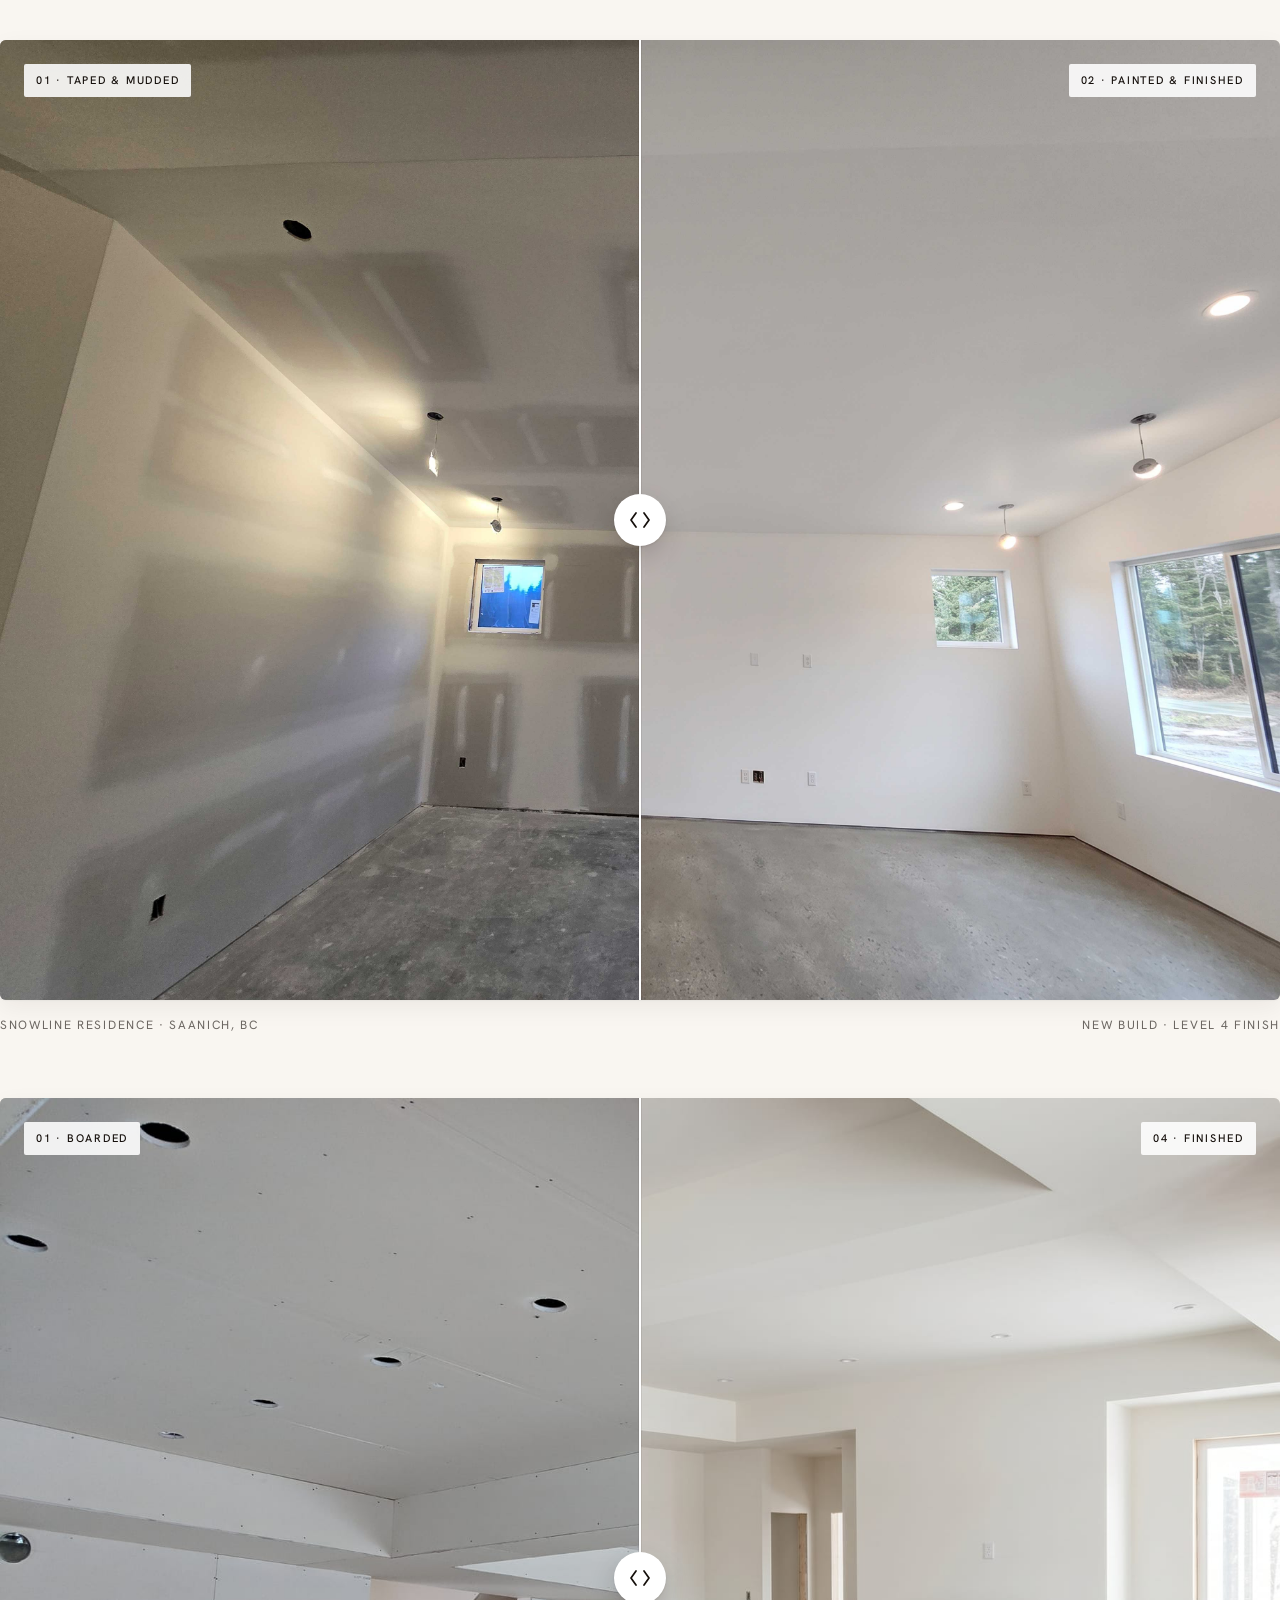
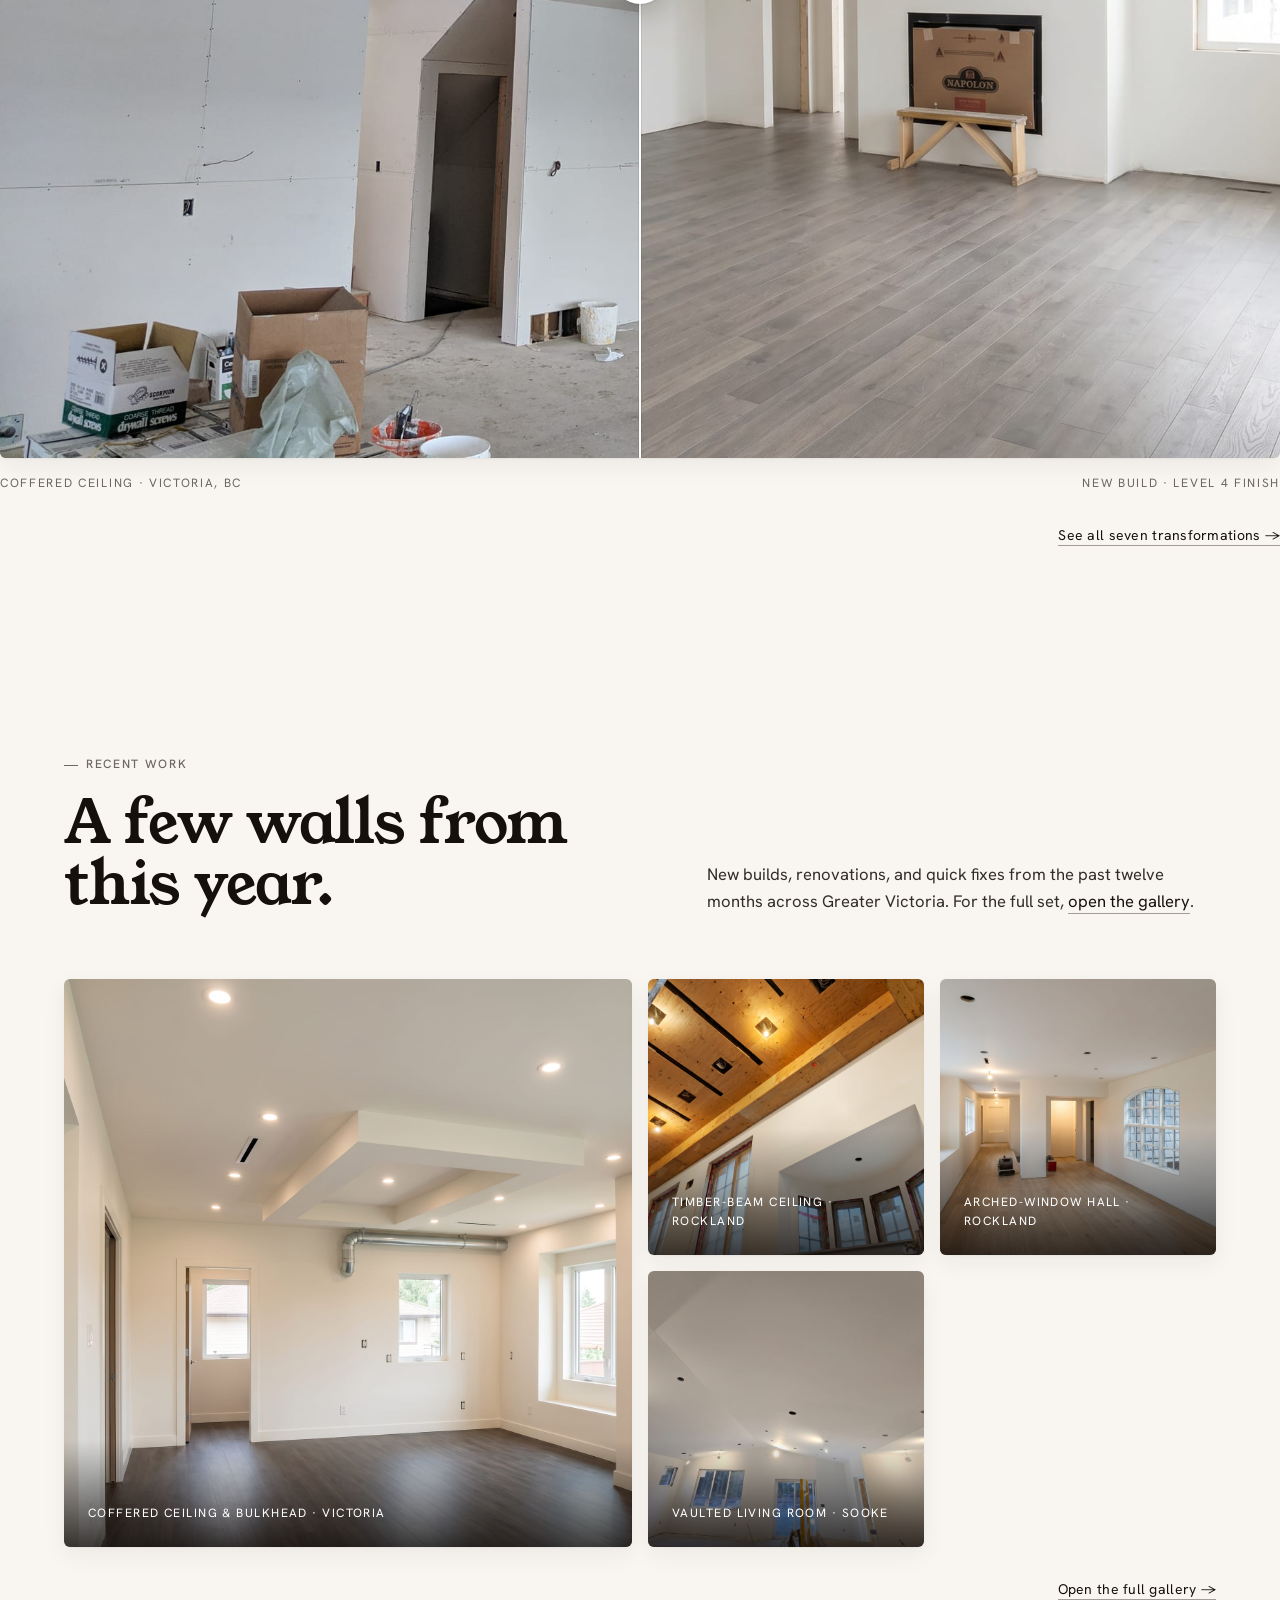
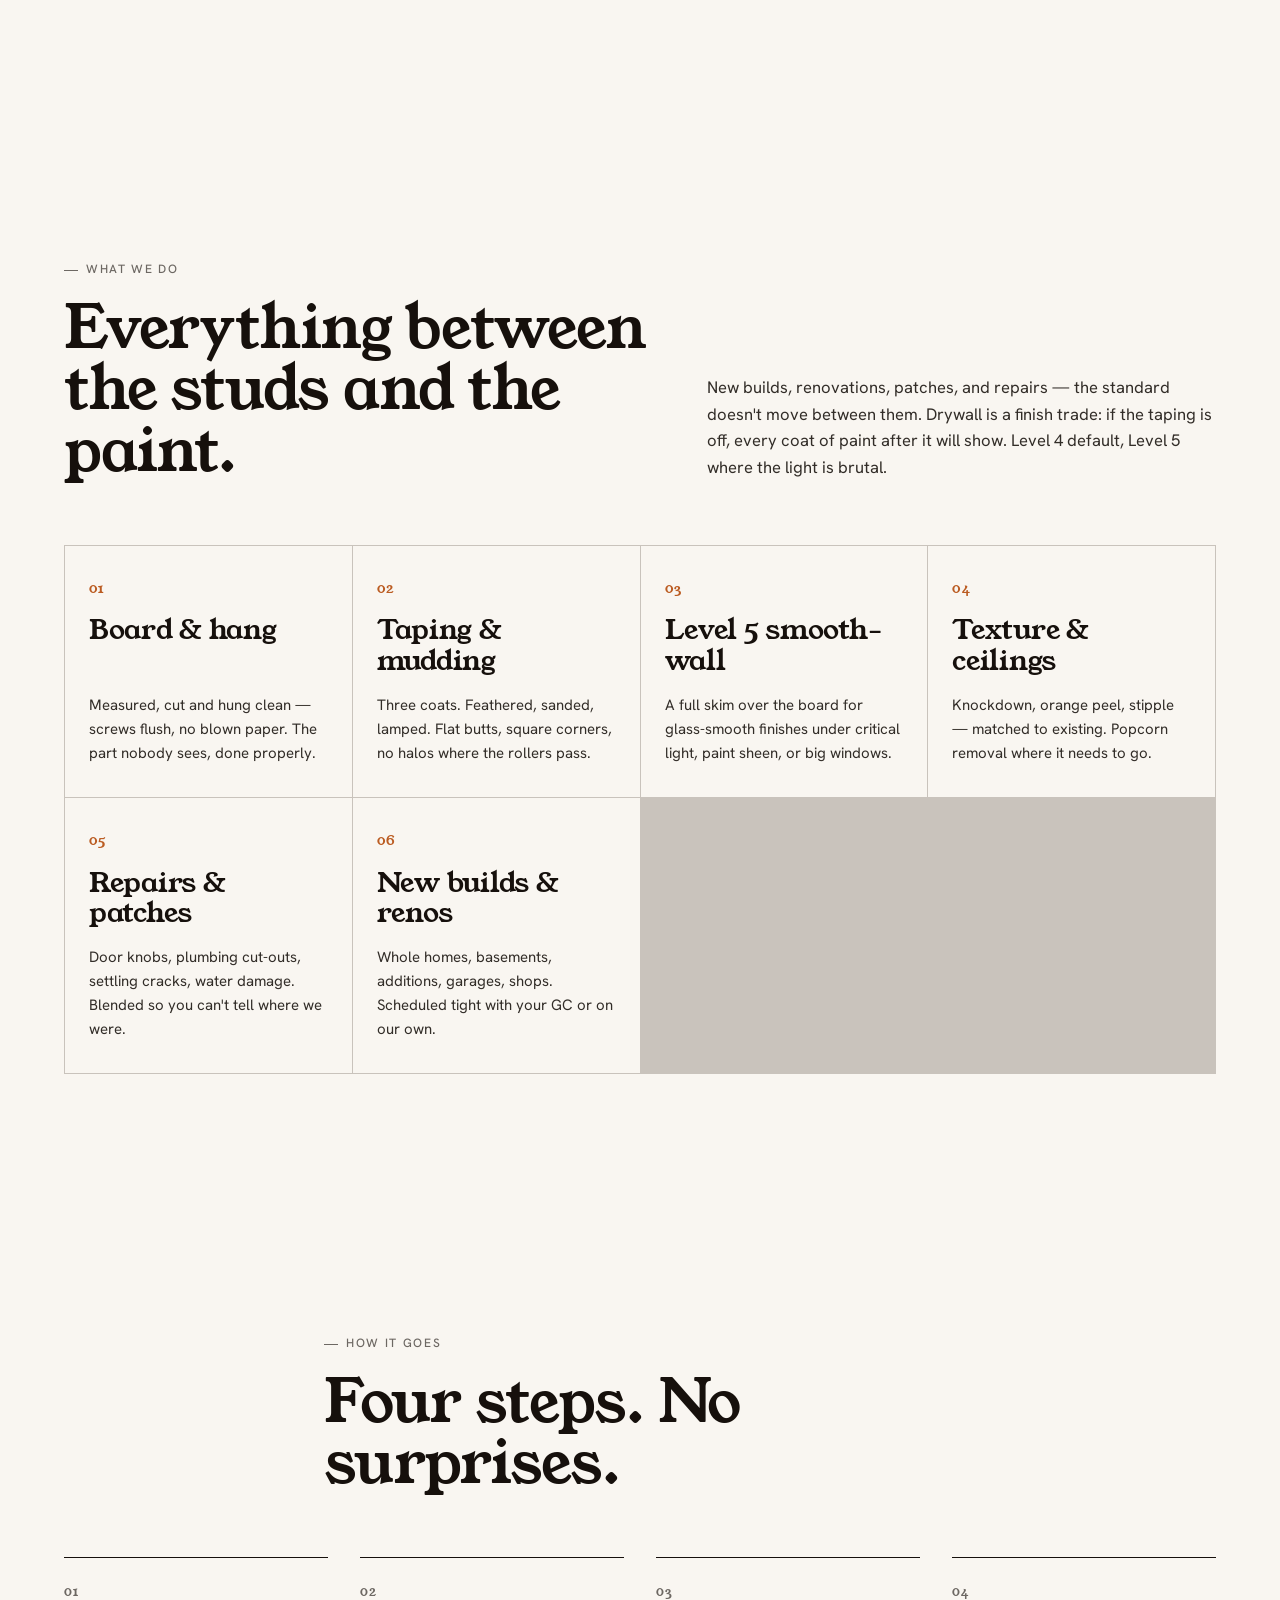
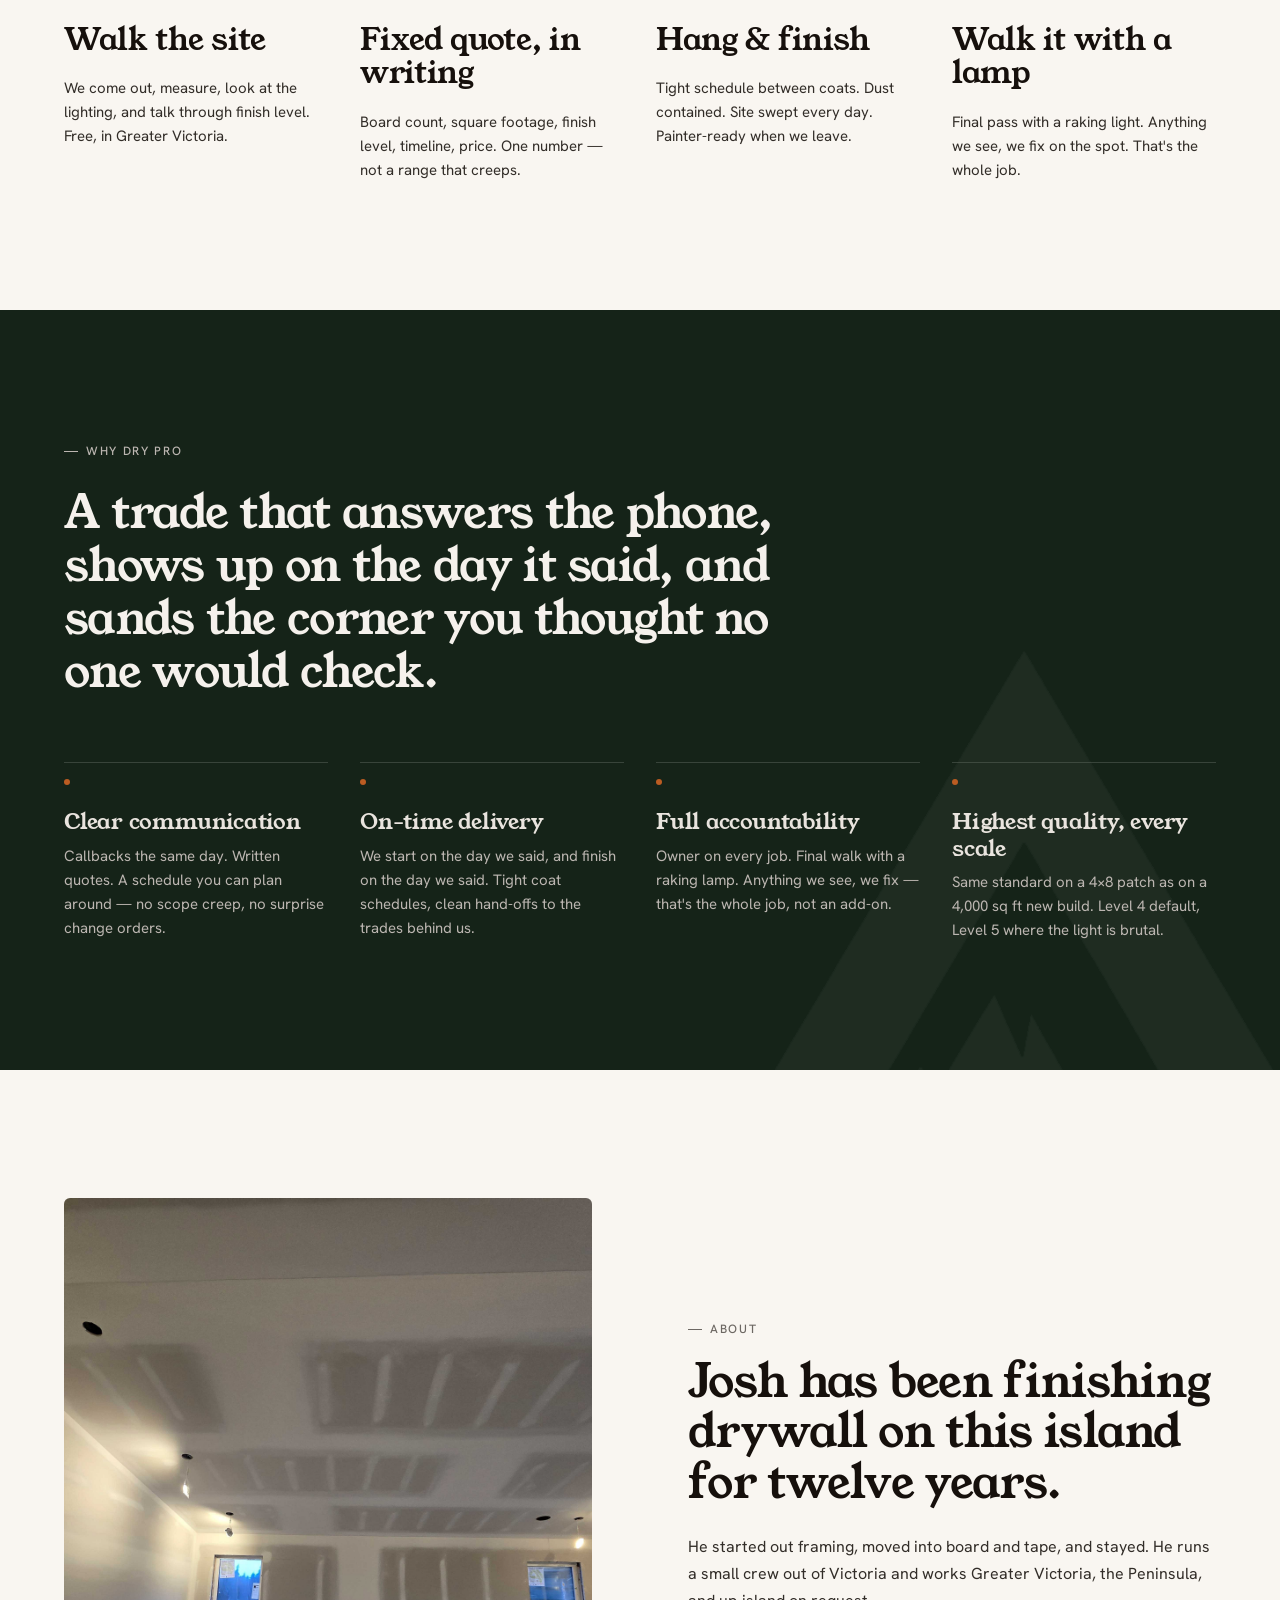
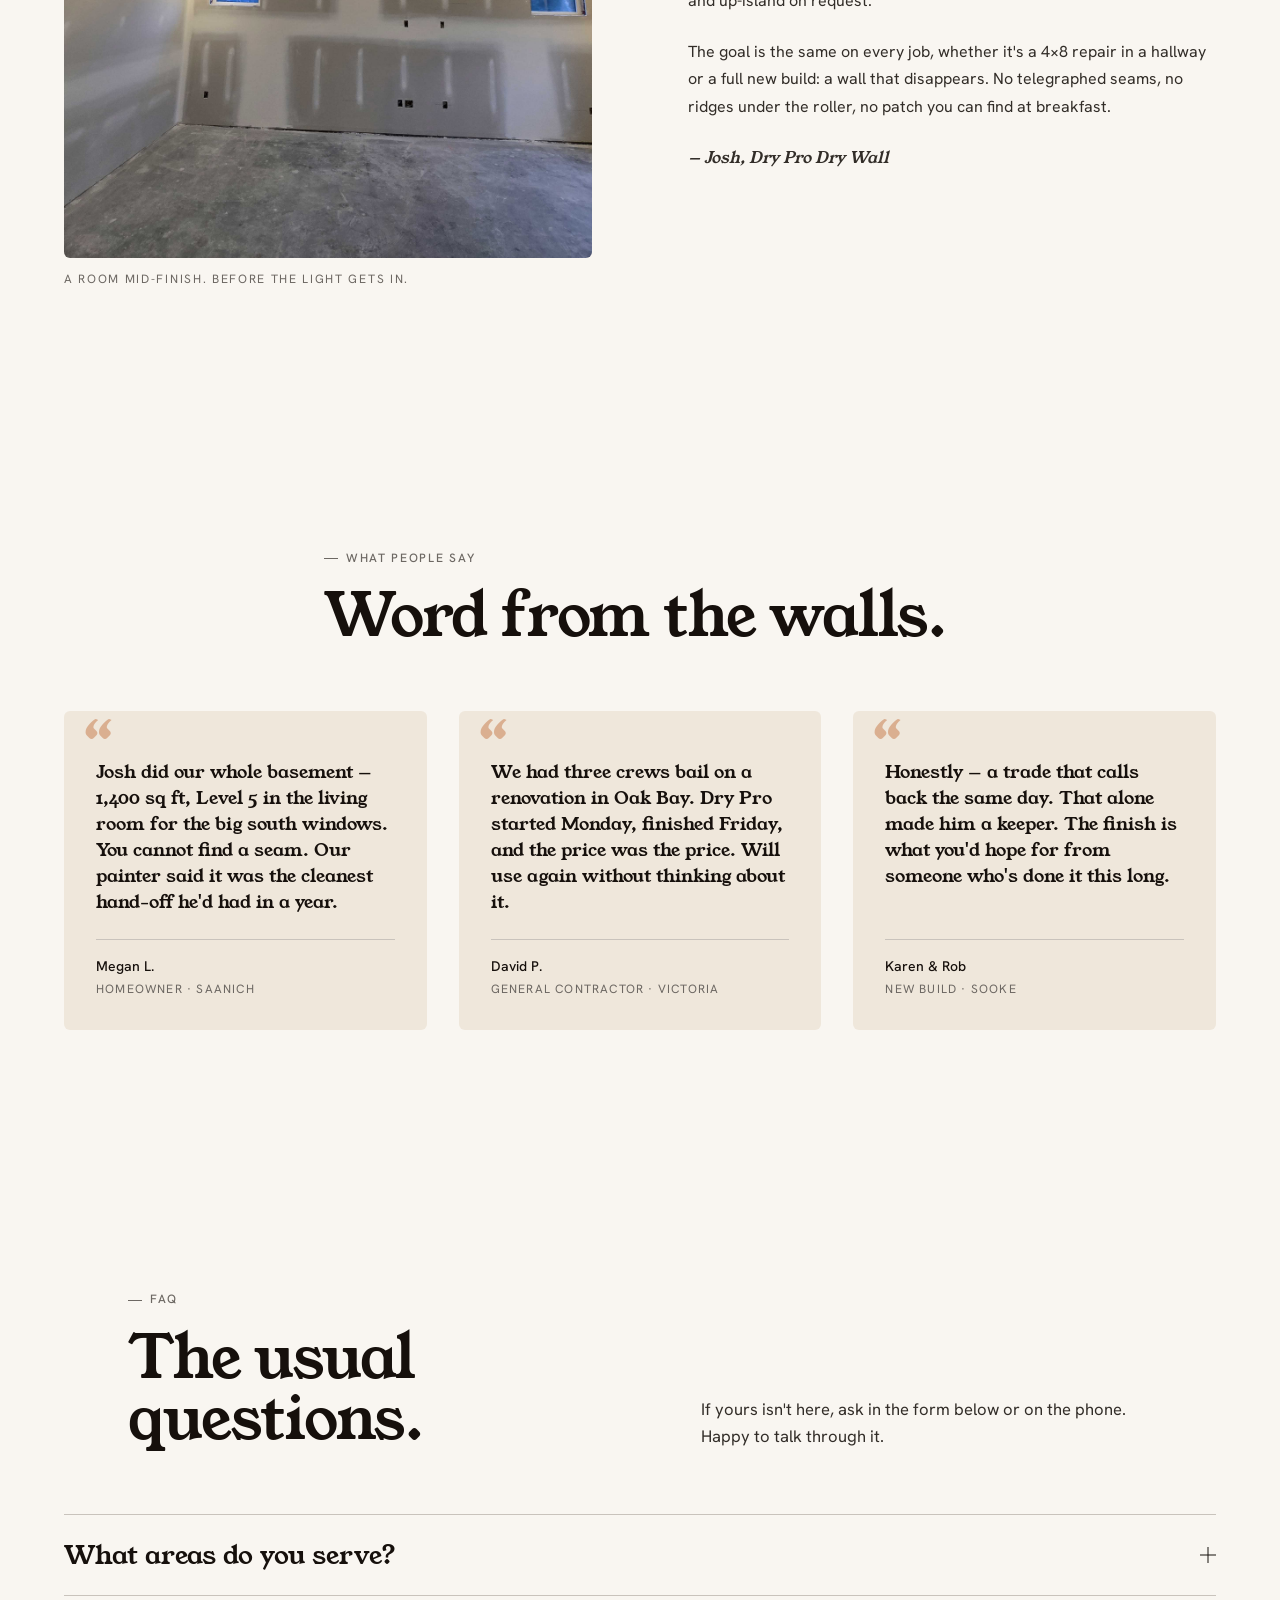
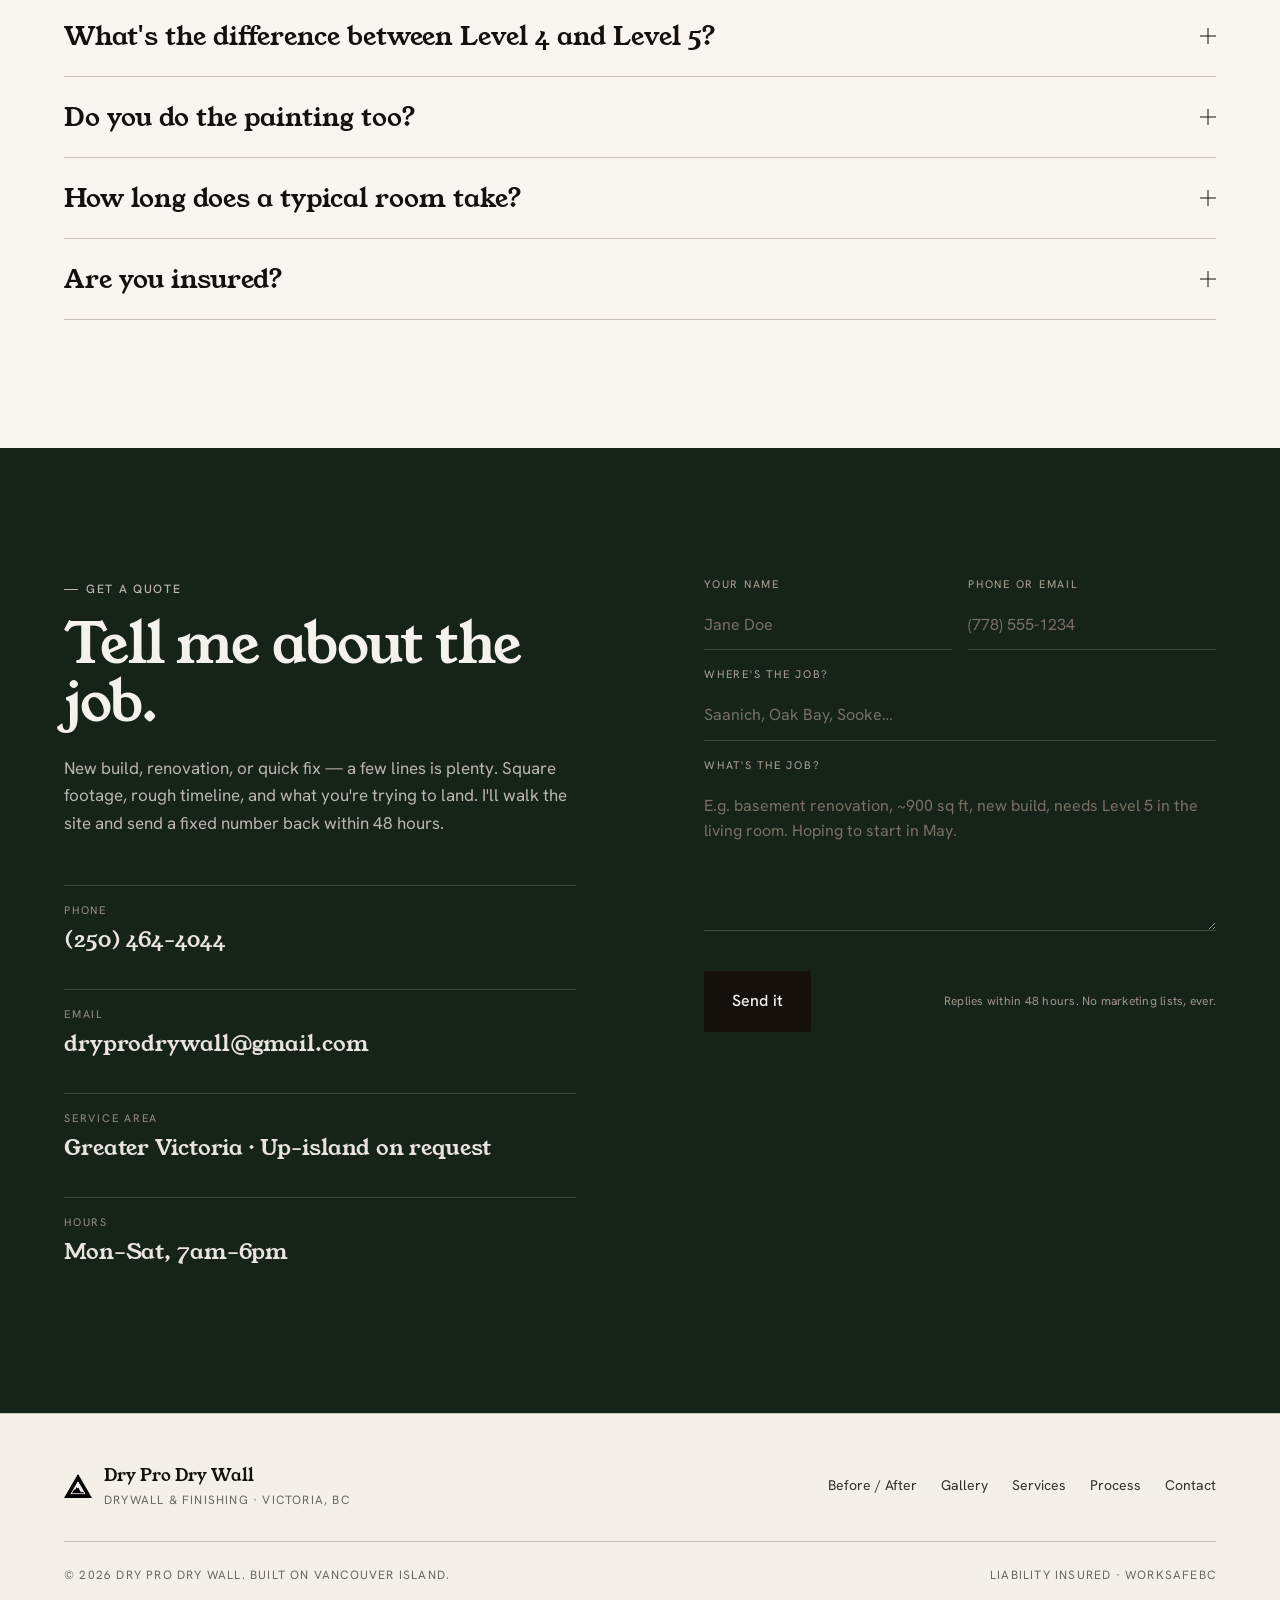
==== commit 4571bfd0: "Add gallery page, before/after page, and home-page previews - New /gallery page: 12-tile editorial g" ====
--- a/index.html
+++ b/index.html
@@ -36,10 +36,10 @@
       </span>
     </a>
     <nav class="nav__links" aria-label="Primary">
-      <a href="#work">Work</a>
+      <a href="#work">Before / After</a>
+      <a href="/gallery">Gallery</a>
       <a href="#services">Services</a>
       <a href="#process">Process</a>
-      <a href="#about">About</a>
       <a href="#contact" class="nav__cta">Get a quote</a>
     </nav>
   </header>
@@ -99,23 +99,19 @@
         <span class="eyebrow">The before &amp; after</span>
         <h2 class="section-title">Drag the handle. <em>Watch it disappear.</em></h2>
         <p class="section-lede">
-          Same room. Same light. One is freshly taped and mudded — the other is painted, primed, and move-in ready.
+          Same room. Same light. One is freshly taped and mudded &mdash; the other is painted, primed, and move-in ready.
           The difference is in the finish.
         </p>
       </div>
 
-      <figure class="ba__frame" aria-label="Before and after drywall finish comparison slider">
-        <div class="ba__slider" id="baSlider">
-          <!-- After (full) -->
+      <figure class="ba__frame" aria-label="Snowline residence — before and after">
+        <div class="ba__slider">
           <img src="assets/painted.jpg" alt="The same room after drywall finishing and painting — smooth, bright, ready for move-in." class="ba__img ba__img--after" draggable="false" />
-          <!-- Before (clipped) -->
           <div class="ba__before" aria-hidden="true">
             <img src="assets/taped.jpg" alt="" class="ba__img ba__img--before" draggable="false" />
           </div>
-          <!-- Labels -->
           <span class="ba__tag ba__tag--before">01 · Taped &amp; mudded</span>
           <span class="ba__tag ba__tag--after">02 · Painted &amp; finished</span>
-          <!-- Handle -->
           <div class="ba__handle" role="slider" aria-valuemin="0" aria-valuemax="100" aria-valuenow="50" aria-label="Reveal handle" tabindex="0">
             <div class="ba__handle-line"></div>
             <div class="ba__handle-grip">
@@ -126,10 +122,74 @@
           </div>
         </div>
         <figcaption class="ba__cap">
-          <span>Snowline residence · Saanich, BC</span>
-          <span>New build · Level 4 finish</span>
+          <span>Snowline residence &middot; Saanich, BC</span>
+          <span>New build &middot; Level 4 finish</span>
         </figcaption>
       </figure>
+
+      <figure class="ba__frame ba__frame--second" aria-label="Coffered ceiling build — before and after">
+        <div class="ba__slider">
+          <img src="assets/sliders/4way4.jpg" alt="The same room at hand-off — finished coffered ceiling, hardwood floor, clean white walls." class="ba__img ba__img--after" draggable="false" />
+          <div class="ba__before" aria-hidden="true">
+            <img src="assets/sliders/4way1.jpg" alt="" class="ba__img ba__img--before" draggable="false" />
+          </div>
+          <span class="ba__tag ba__tag--before">01 · Boarded</span>
+          <span class="ba__tag ba__tag--after">04 · Finished</span>
+          <div class="ba__handle" role="slider" aria-valuemin="0" aria-valuemax="100" aria-valuenow="50" aria-label="Reveal handle" tabindex="0">
+            <div class="ba__handle-line"></div>
+            <div class="ba__handle-grip">
+              <svg width="22" height="22" viewBox="0 0 22 22" aria-hidden="true">
+                <path d="M7 4 L2 11 L7 18 M15 4 L20 11 L15 18" stroke="currentColor" stroke-width="1.75" fill="none" stroke-linecap="round" stroke-linejoin="round"/>
+              </svg>
+            </div>
+          </div>
+        </div>
+        <figcaption class="ba__cap">
+          <span>Coffered ceiling &middot; Victoria, BC</span>
+          <span>New build &middot; Level 4 finish</span>
+        </figcaption>
+      </figure>
+
+      <p class="ba__more">
+        <a href="/before-after" class="link-ul">See all seven transformations &rarr;</a>
+      </p>
+    </section>
+
+    <!-- RECENT WORK -->
+    <section class="recent" id="recent">
+      <div class="section-head section-head--split">
+        <div>
+          <span class="eyebrow">Recent work</span>
+          <h2 class="section-title">A few walls from this year.</h2>
+        </div>
+        <p class="section-lede">
+          New builds, renovations, and quick fixes from the past twelve months across
+          Greater Victoria. For the full set, <a href="/gallery" class="link-ul">open the gallery</a>.
+        </p>
+      </div>
+
+      <div class="recent__grid">
+        <figure class="recent__tile recent__tile--wide">
+          <img src="assets/gallery/bulkhead2.jpg" alt="Finished room with coffered ceiling, pot lights and hardwood floor." loading="lazy" />
+          <figcaption>Coffered ceiling &amp; bulkhead &middot; Victoria</figcaption>
+        </figure>
+        <figure class="recent__tile">
+          <img src="assets/gallery/mansion3-5-2.jpg" alt="Exposed timber ceiling above finished walls and a bow window." loading="lazy" />
+          <figcaption>Timber-beam ceiling &middot; Rockland</figcaption>
+        </figure>
+        <figure class="recent__tile">
+          <img src="assets/gallery/mansion1.jpg" alt="Long finished hallway with hardwood floor and an arched double window." loading="lazy" />
+          <figcaption>Arched-window hall &middot; Rockland</figcaption>
+        </figure>
+        <figure class="recent__tile">
+          <img src="assets/gallery/freepik-transform-this-interior-c-2835967167.jpg" alt="Vaulted ceiling with clean finished drywall and recessed lighting." loading="lazy" />
+          <figcaption>Vaulted living room &middot; Sooke</figcaption>
+        </figure>
+      </div>
+
+      <p class="recent__more">
+        <a href="/gallery" class="link-ul">Open the full gallery &rarr;</a>
+      </p>
     </section>
 
     <!-- SERVICES -->
@@ -440,10 +500,10 @@
         </div>
       </div>
       <div class="foot__links">
-        <a href="#work">Work</a>
+        <a href="#work">Before / After</a>
+        <a href="/gallery">Gallery</a>
         <a href="#services">Services</a>
         <a href="#process">Process</a>
-        <a href="#about">About</a>
         <a href="#contact">Contact</a>
       </div>
     </div>
--- a/styles.css
+++ b/styles.css
@@ -892,3 +892,245 @@
   outline-offset: 3px;
   border-radius: 2px;
 }
+
+/* ===== Shared link (editorial underline) ===== */
+.link-ul {
+  color: var(--ink);
+  border-bottom: 1px solid var(--line-2);
+  padding-bottom: 1px;
+  transition: color 0.2s, border-color 0.2s;
+}
+.link-ul:hover { color: var(--clay-deep); border-bottom-color: var(--clay); }
+.why .link-ul, .contact .link-ul { color: oklch(0.96 0.008 70); border-bottom-color: oklch(0.5 0.02 150 / 0.6); }
+.why .link-ul:hover, .contact .link-ul:hover { color: var(--clay); border-bottom-color: var(--clay); }
+
+/* Nav current-page indicator */
+.nav__links a.is-current { color: var(--ink); }
+.nav__links a.is-current::after {
+  content: "";
+  display: block;
+  height: 1px;
+  background: var(--clay);
+  margin-top: 4px;
+}
+
+/* ===== Home: second before/after slider + "see more" link ===== */
+.ba__frame--second { margin-top: var(--s-8); }
+.ba__more {
+  text-align: right;
+  margin: var(--s-6) var(--gutter) 0;
+  max-width: var(--maxw);
+  font-size: 14px;
+  letter-spacing: 0.02em;
+}
+@media (min-width: 1280px) { .ba__more { margin-left: auto; margin-right: auto; } }
+
+/* ===== Home: Recent Work preview ===== */
+.recent {
+  padding: clamp(80px, 10vw, 160px) var(--gutter);
+  max-width: var(--maxw);
+  margin: 0 auto;
+}
+.recent .section-head--split { padding: 0; max-width: none; }
+.recent__grid {
+  display: grid;
+  grid-template-columns: 1fr;
+  grid-auto-rows: minmax(260px, auto);
+  gap: var(--s-4);
+  margin-top: var(--s-8);
+}
+@media (min-width: 720px) {
+  .recent__grid {
+    grid-template-columns: repeat(3, 1fr);
+    grid-auto-rows: minmax(300px, 1fr);
+  }
+  .recent__tile--wide { grid-column: span 3; grid-row: span 1; }
+}
+@media (min-width: 1100px) {
+  .recent__grid {
+    grid-template-columns: repeat(4, 1fr);
+    grid-template-rows: repeat(2, minmax(260px, 1fr));
+  }
+  .recent__tile--wide { grid-column: span 2; grid-row: span 2; }
+}
+.recent__tile {
+  position: relative;
+  overflow: hidden;
+  border-radius: var(--r-md);
+  background: var(--cream);
+  box-shadow: var(--shadow-soft);
+  margin: 0;
+}
+.recent__tile img {
+  width: 100%;
+  height: 100%;
+  object-fit: cover;
+  transition: transform 0.7s var(--ease-out);
+}
+.recent__tile:hover img { transform: scale(1.04); }
+.recent__tile figcaption {
+  position: absolute;
+  left: 0; right: 0; bottom: 0;
+  padding: var(--s-5) var(--s-5);
+  padding-top: var(--s-8);
+  color: oklch(1 0 0);
+  font-size: 12px;
+  letter-spacing: 0.12em;
+  text-transform: uppercase;
+  background: linear-gradient(to top, oklch(0.15 0.01 60 / 0.78) 0%, transparent 100%);
+  pointer-events: none;
+}
+.recent__more {
+  margin-top: var(--s-6);
+  text-align: right;
+  font-size: 14px;
+  letter-spacing: 0.02em;
+}
+
+/* ===== Page head (for gallery + before-after pages) ===== */
+.page-head {
+  padding: clamp(60px, 9vw, 120px) var(--gutter) clamp(40px, 6vw, 80px);
+  max-width: var(--maxw);
+  margin: 0 auto;
+}
+.page-title {
+  font-family: var(--ff-display);
+  font-size: clamp(40px, 6.5vw, 84px);
+  line-height: 1;
+  letter-spacing: -0.025em;
+  margin-top: var(--s-4);
+}
+.page-title em { font-style: italic; color: var(--clay); }
+.page-lede {
+  color: var(--ink-2);
+  font-size: clamp(17px, 1.4vw, 20px);
+  line-height: 1.55;
+  max-width: 62ch;
+  margin-top: var(--s-5);
+}
+.page-cta {
+  padding: clamp(60px, 8vw, 120px) var(--gutter);
+  max-width: var(--maxw);
+  margin: 0 auto;
+  border-top: 1px solid var(--line);
+  text-align: center;
+}
+.page-cta p {
+  font-family: var(--ff-display);
+  font-size: clamp(18px, 1.8vw, 24px);
+  color: var(--ink);
+  max-width: 48ch;
+  margin: 0 auto;
+  line-height: 1.4;
+}
+
+/* ===== Gallery page grid ===== */
+.gallery {
+  padding: 0 var(--gutter) clamp(60px, 8vw, 120px);
+  max-width: var(--maxw);
+  margin: 0 auto;
+  display: grid;
+  grid-template-columns: 1fr;
+  gap: var(--s-4);
+}
+@media (min-width: 700px) {
+  .gallery {
+    grid-template-columns: repeat(2, 1fr);
+    gap: var(--s-5);
+  }
+}
+@media (min-width: 1100px) {
+  .gallery {
+    grid-template-columns: repeat(3, 1fr);
+    grid-auto-flow: dense;
+  }
+  .gallery__tile--wide { grid-column: span 2; }
+  .gallery__tile--tall { grid-row: span 2; }
+}
+.gallery__tile {
+  position: relative;
+  overflow: hidden;
+  border-radius: var(--r-md);
+  background: var(--cream);
+  box-shadow: var(--shadow-soft);
+  aspect-ratio: 4 / 3;
+  margin: 0;
+}
+.gallery__tile--tall { aspect-ratio: 3 / 4; }
+@media (min-width: 1100px) {
+  .gallery__tile--tall { aspect-ratio: auto; }
+}
+.gallery__tile img {
+  width: 100%;
+  height: 100%;
+  object-fit: cover;
+  transition: transform 0.9s var(--ease-out);
+}
+.gallery__tile:hover img { transform: scale(1.04); }
+.gallery__tile figcaption {
+  position: absolute;
+  left: 0; right: 0; bottom: 0;
+  padding: var(--s-5);
+  padding-top: var(--s-8);
+  color: oklch(1 0 0);
+  font-size: 11px;
+  letter-spacing: 0.14em;
+  text-transform: uppercase;
+  background: linear-gradient(to top, oklch(0.15 0.01 60 / 0.82) 0%, transparent 100%);
+  pointer-events: none;
+}
+
+/* ===== Before/After page — stacked sliders ===== */
+.ba-stack {
+  padding: clamp(60px, 8vw, 120px) var(--gutter) 0;
+  max-width: var(--maxw);
+  margin: 0 auto;
+}
+.ba-stack__head { max-width: 64ch; margin-bottom: var(--s-7); }
+.ba-stack__title {
+  font-family: var(--ff-display);
+  font-size: clamp(28px, 3.6vw, 44px);
+  line-height: 1.1;
+  letter-spacing: -0.015em;
+  margin-top: var(--s-4);
+}
+.ba-stack__note {
+  color: var(--ink-2);
+  font-size: 16px;
+  line-height: 1.6;
+  margin-top: var(--s-4);
+  max-width: 62ch;
+}
+.ba-stack .ba__frame { margin: 0; }
+
+/* Intermediate-stage strip (only used for 4-stage project) */
+.ba-stack__strip {
+  margin-top: var(--s-5);
+  display: grid;
+  grid-template-columns: 1fr 1fr;
+  gap: var(--s-4);
+}
+.ba-stack__strip figure {
+  margin: 0;
+  position: relative;
+  overflow: hidden;
+  border-radius: var(--r-sm);
+  aspect-ratio: 4 / 3;
+}
+.ba-stack__strip img {
+  width: 100%; height: 100%;
+  object-fit: cover;
+  filter: saturate(0.9);
+}
+.ba-stack__strip figcaption {
+  position: absolute;
+  top: var(--s-3);
+  left: var(--s-3);
+  font-size: 10px;
+  letter-spacing: 0.14em;
+  text-transform: uppercase;
+  color: var(--ink);
+  background: oklch(1 0 0 / 0.9);
+  padding: 4px 8px;
+  border-radius: var(--r-sm);
+}
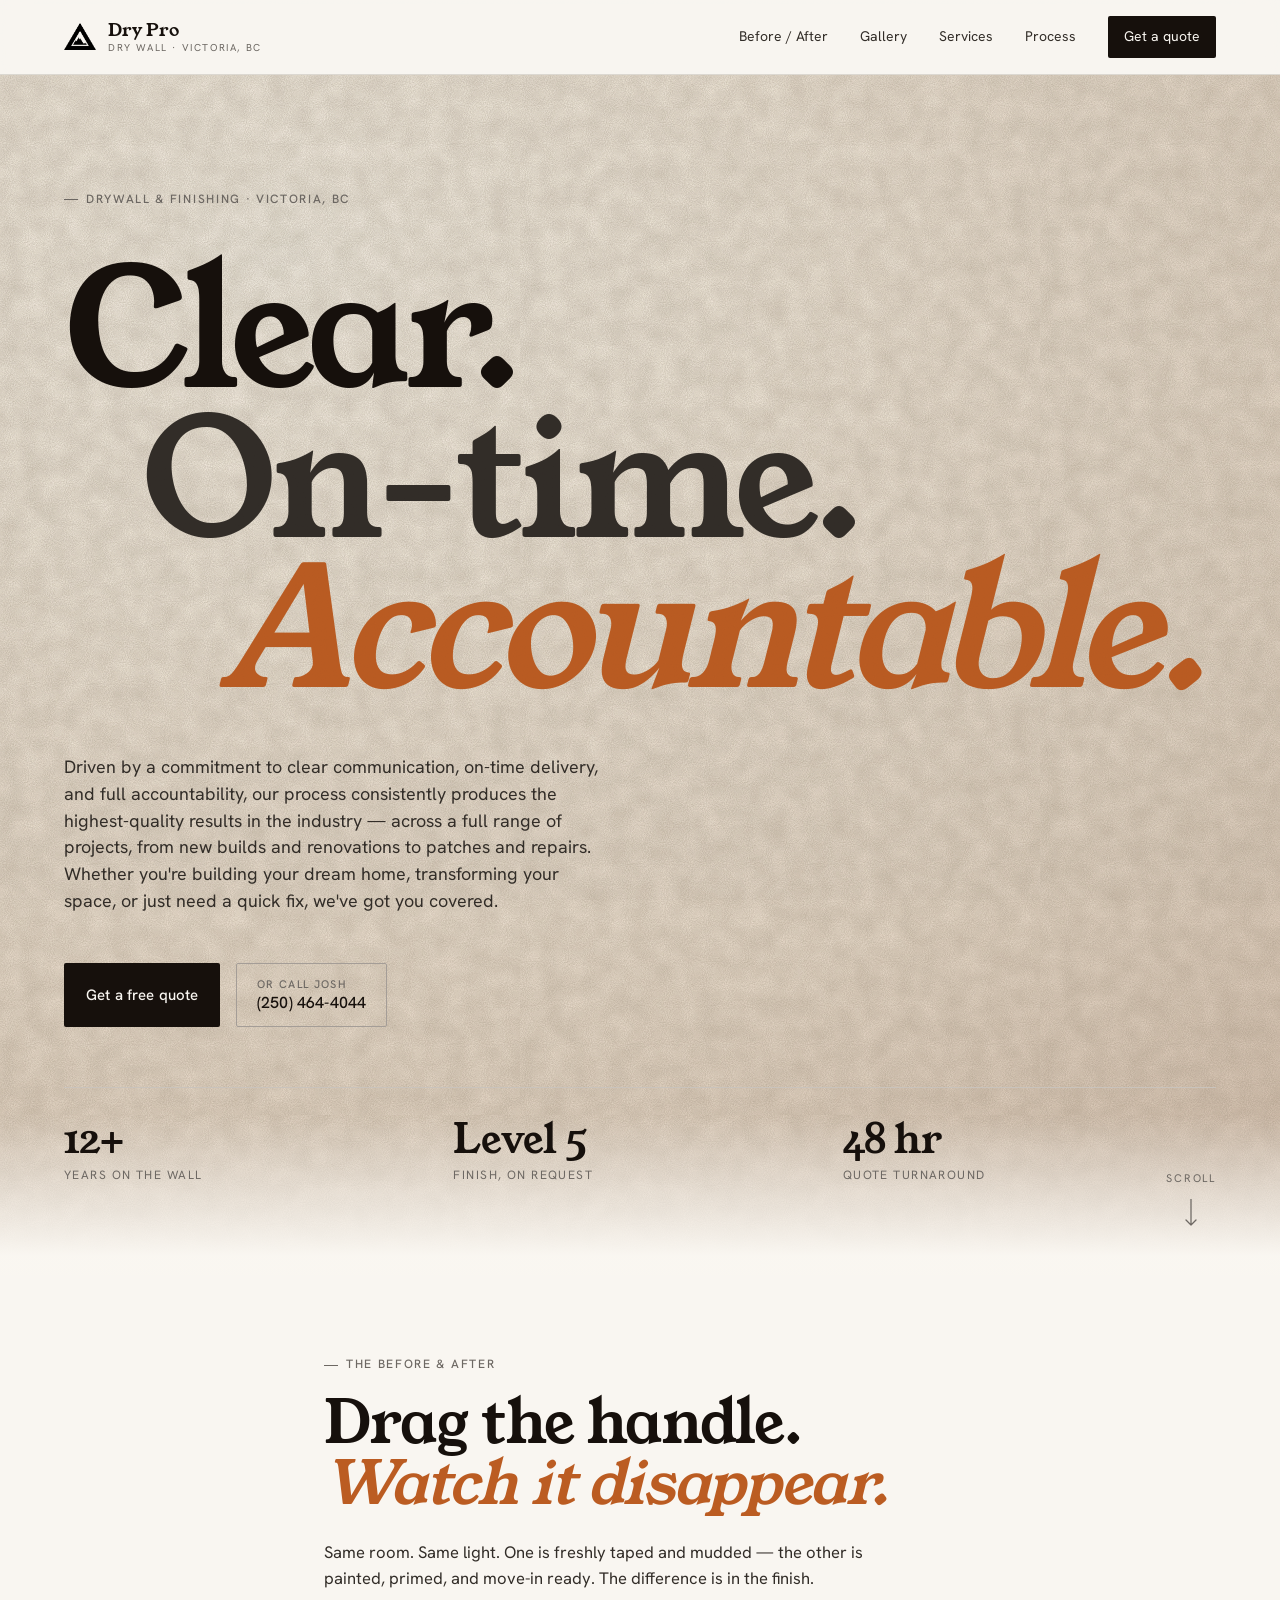
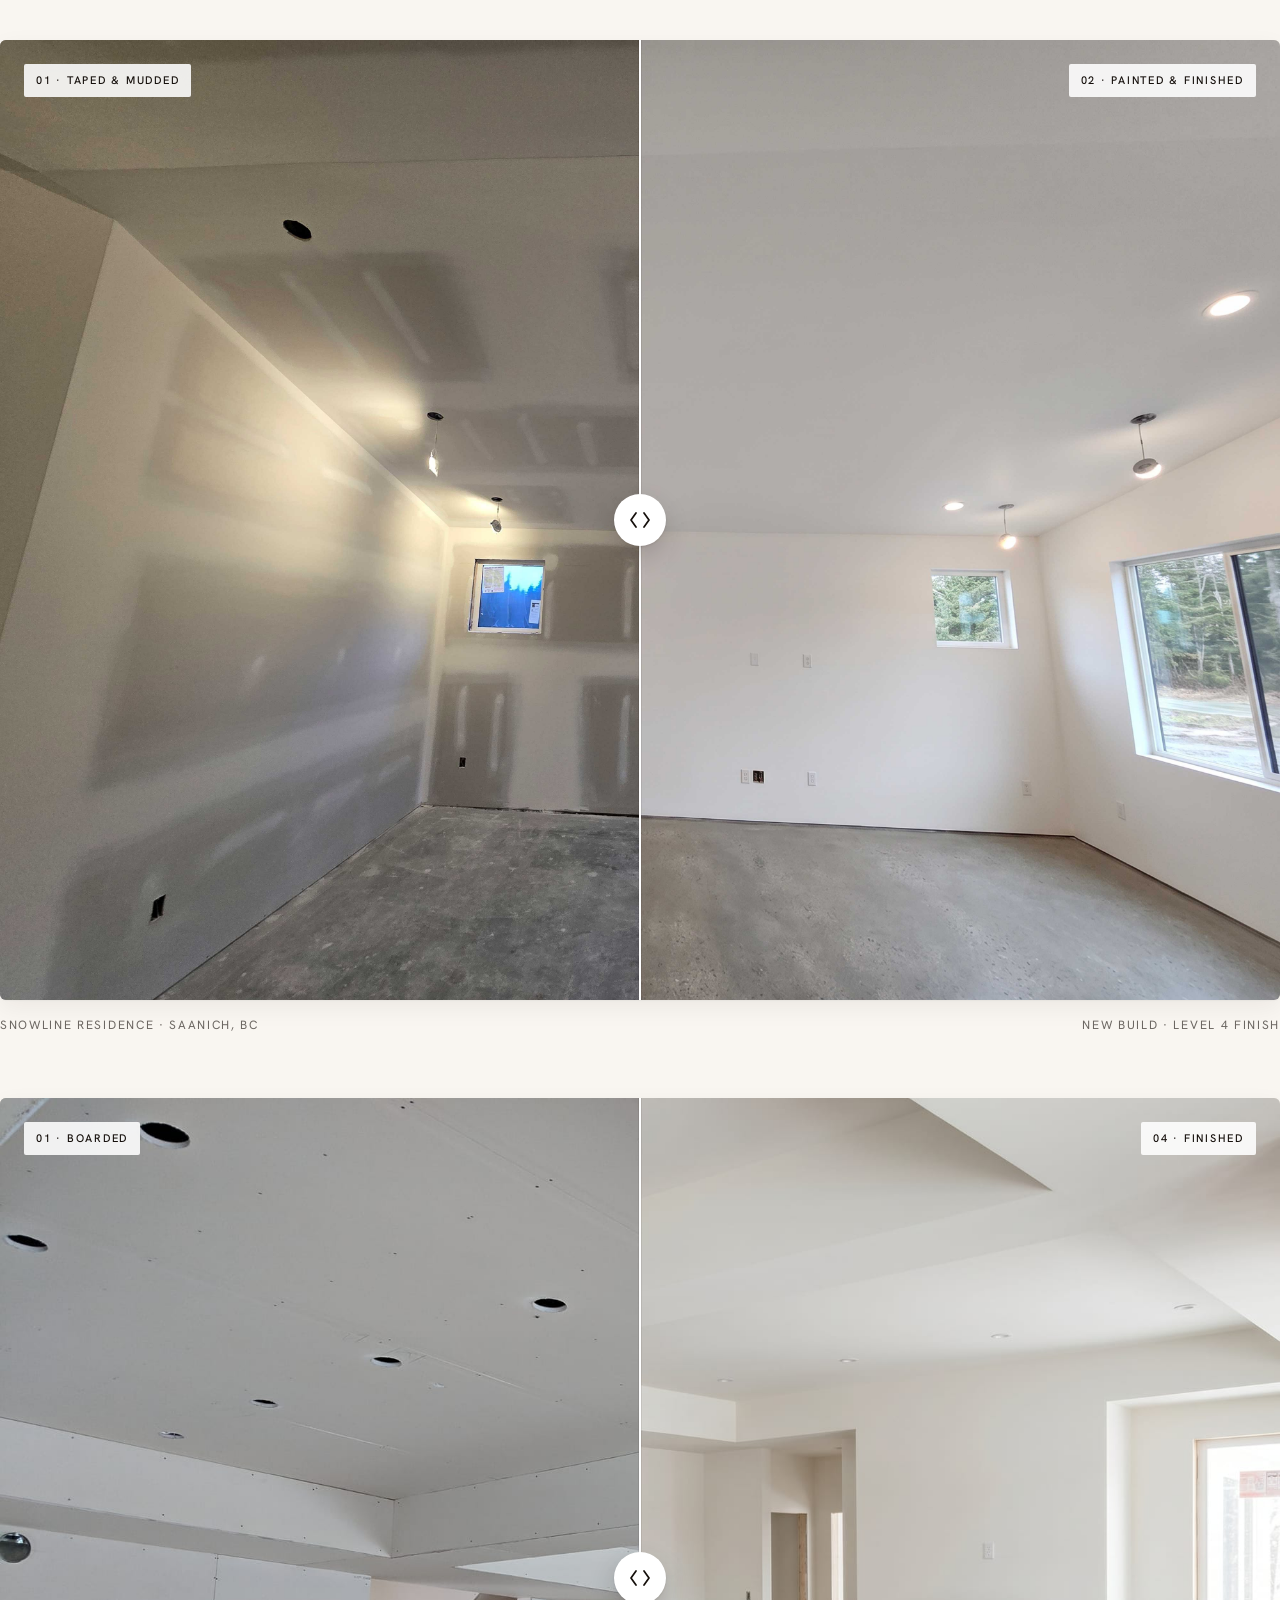
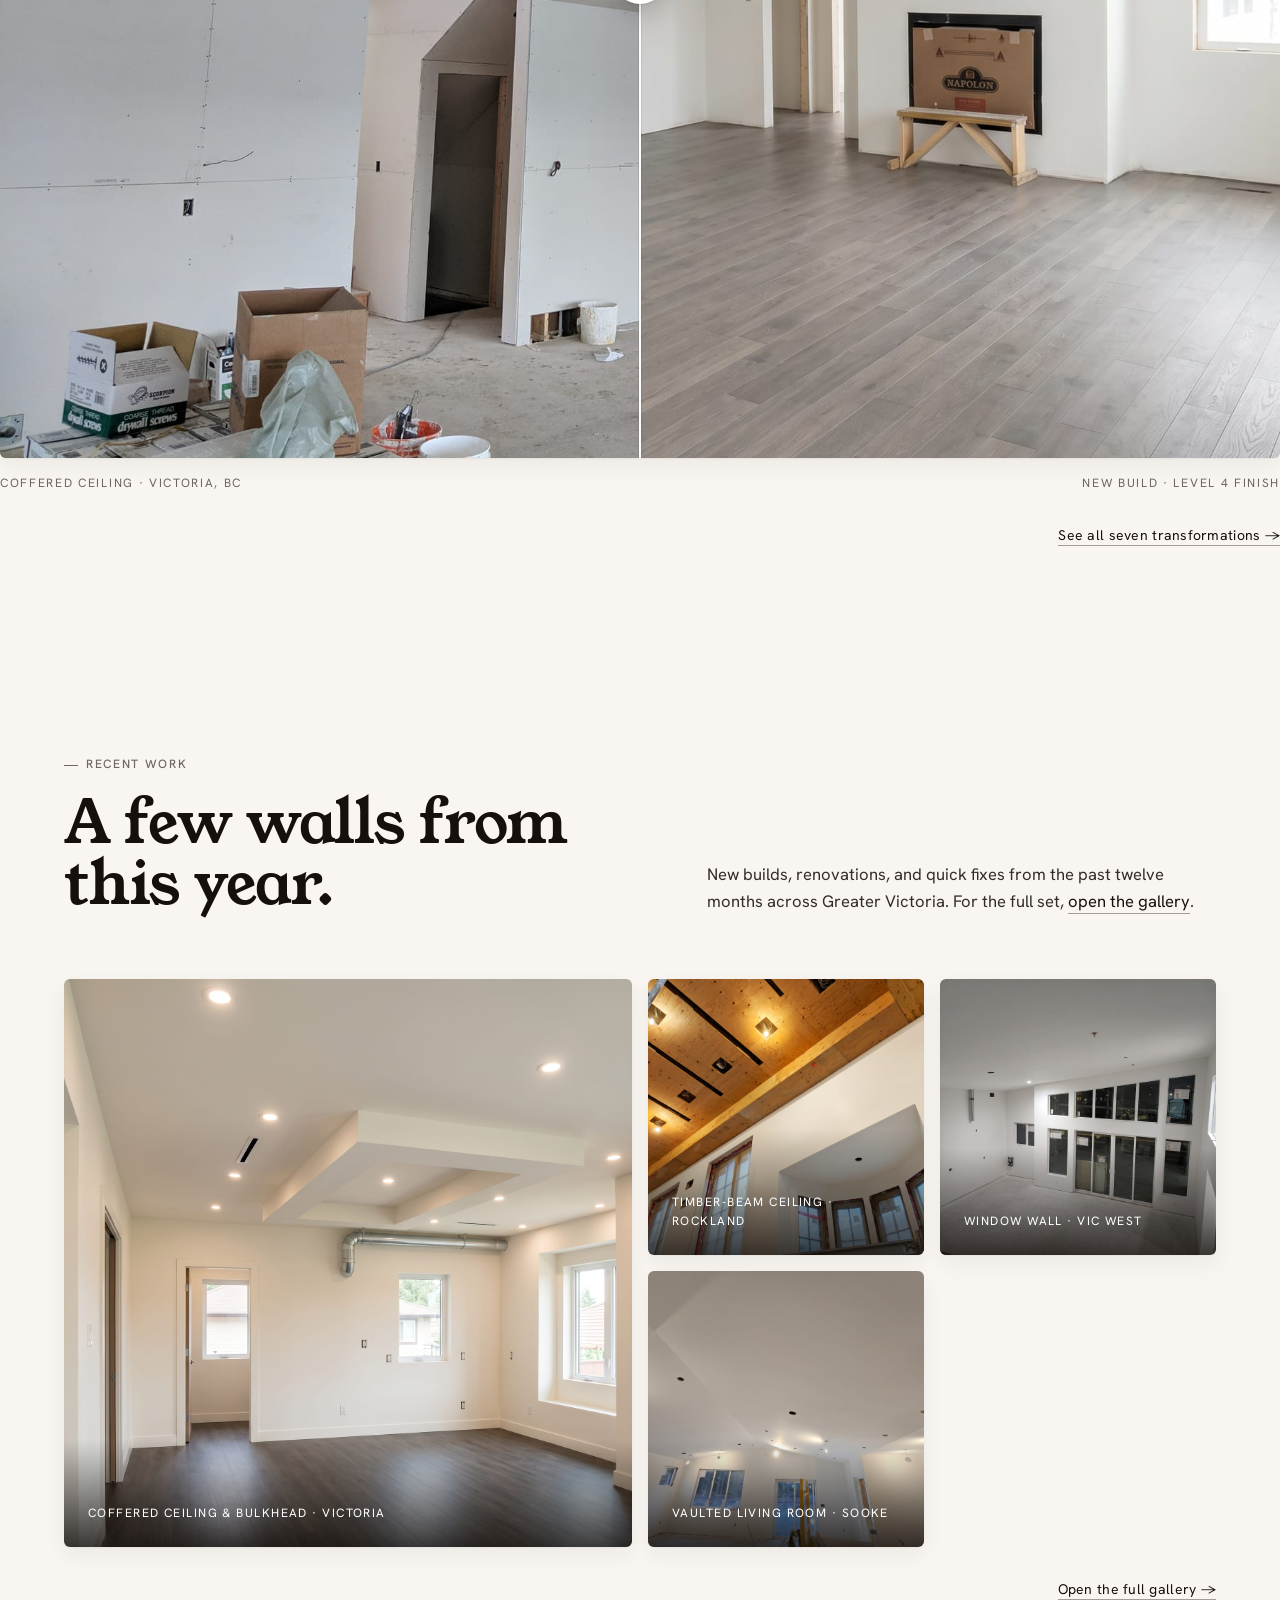
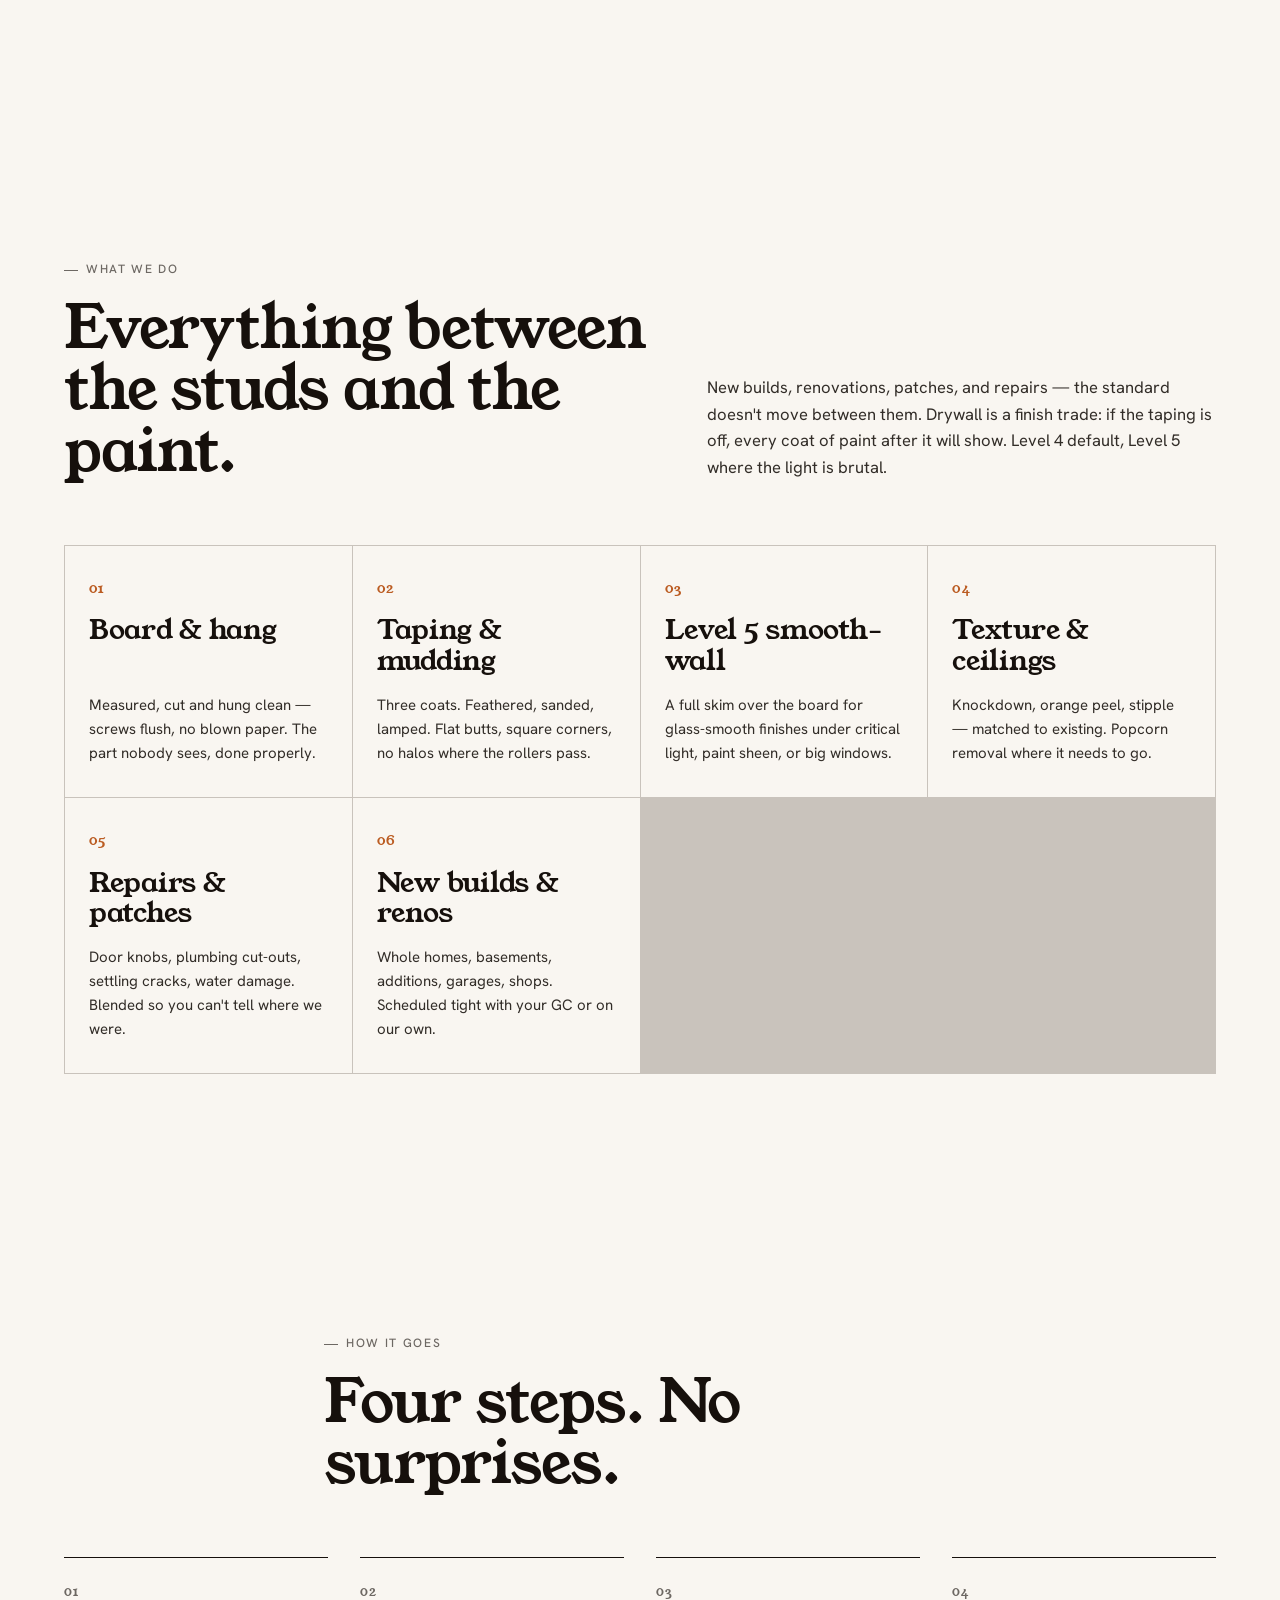
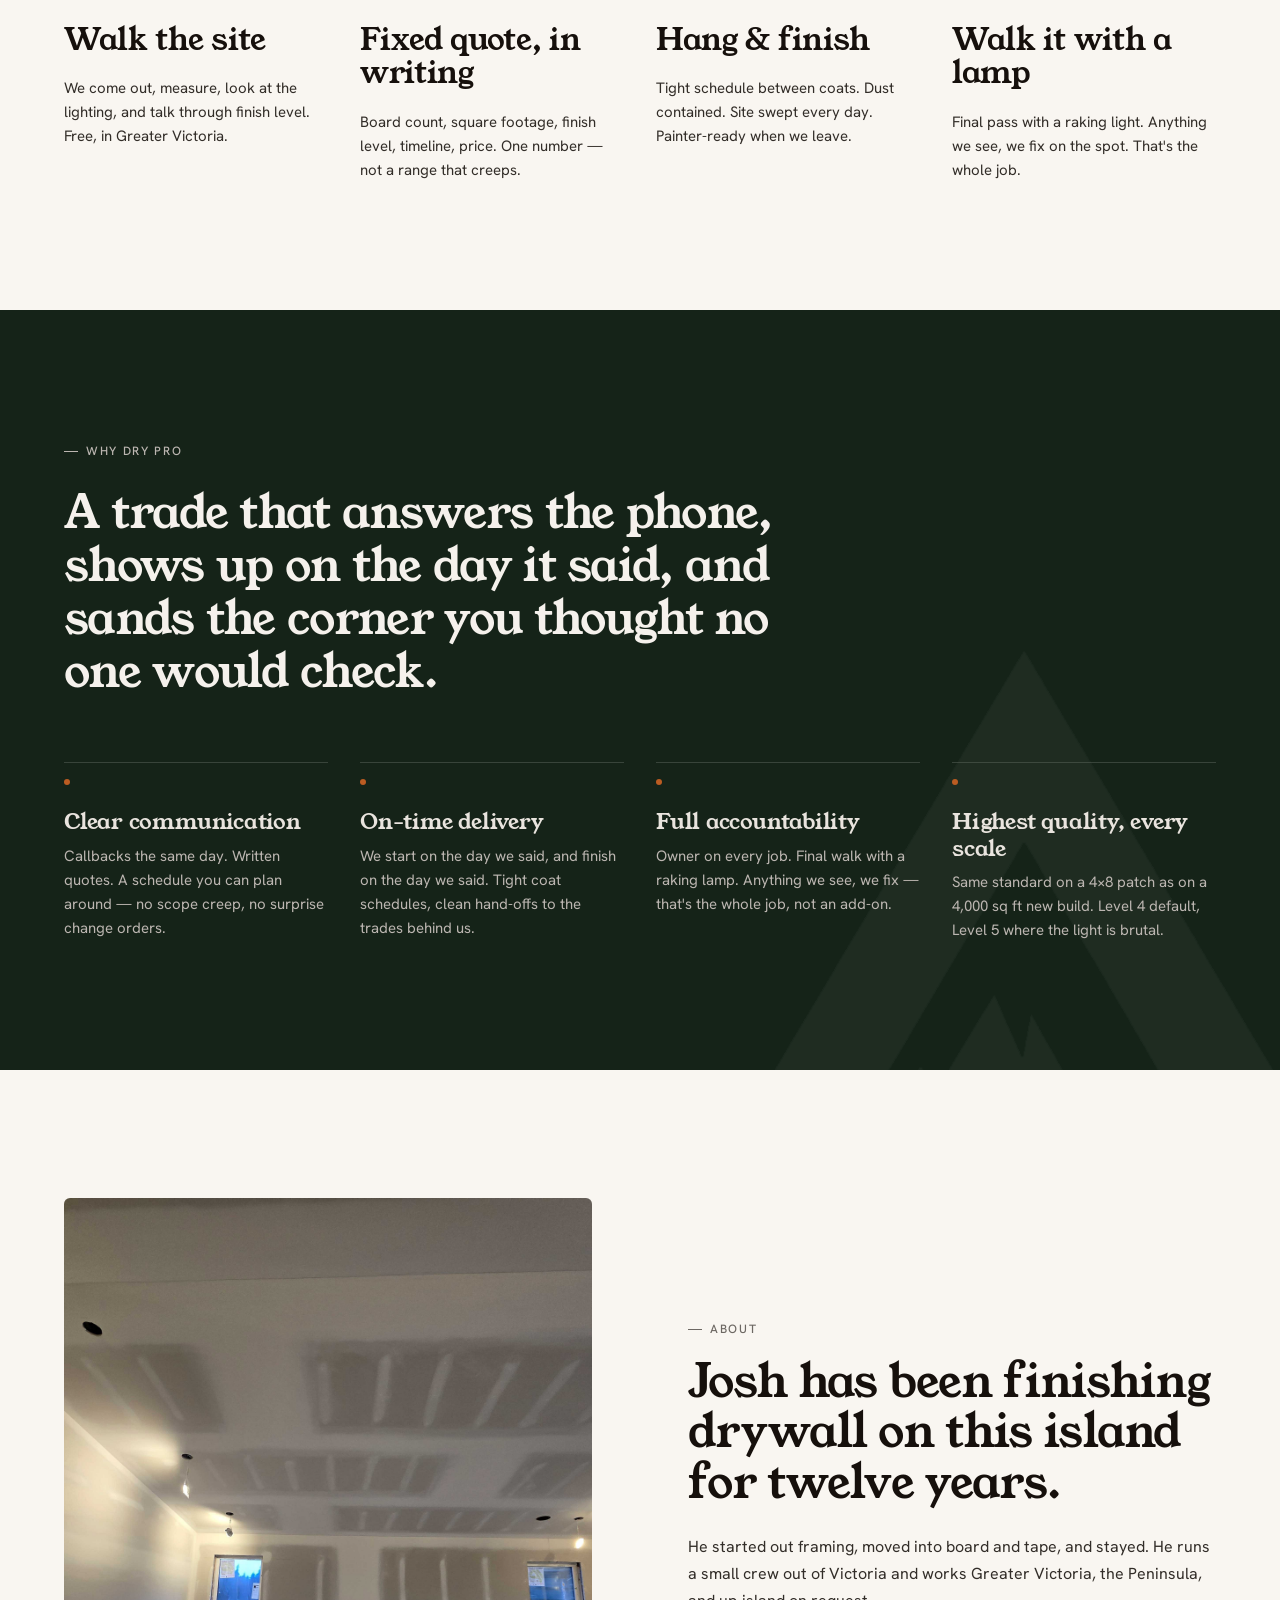
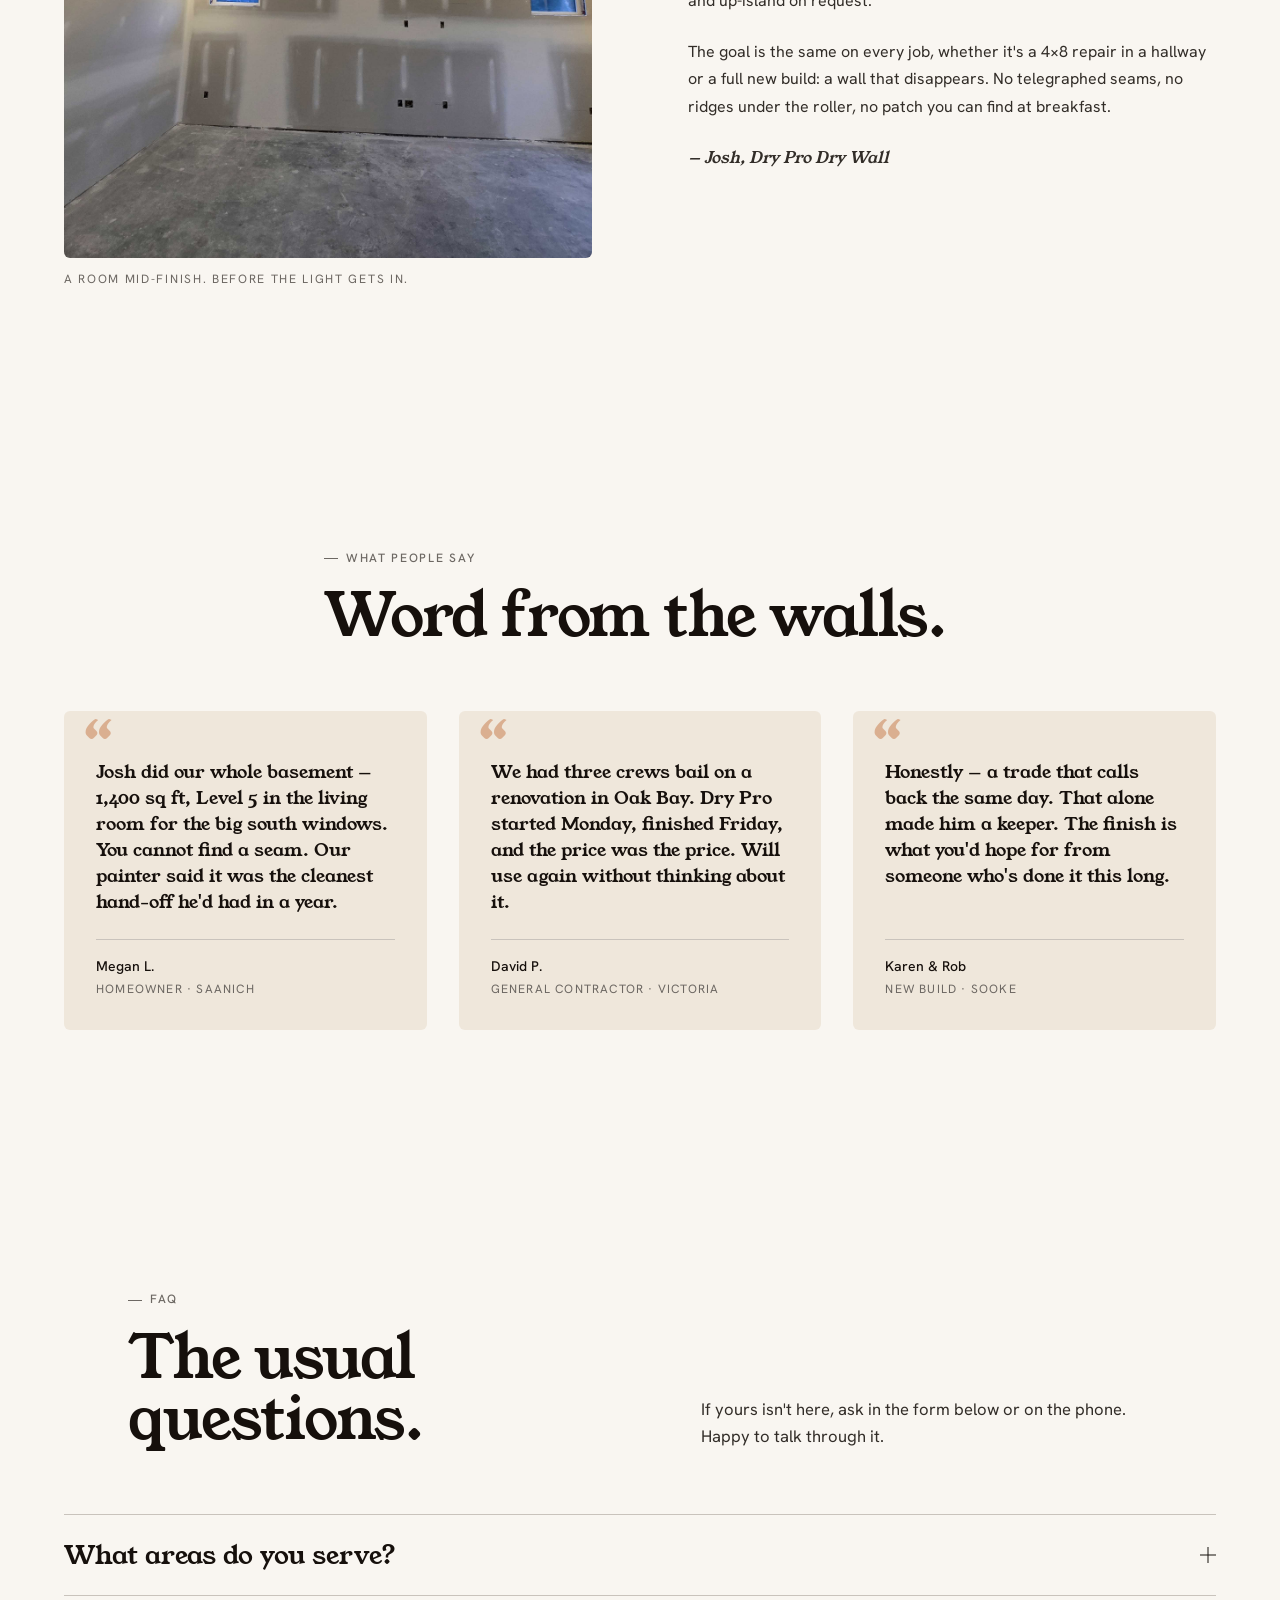
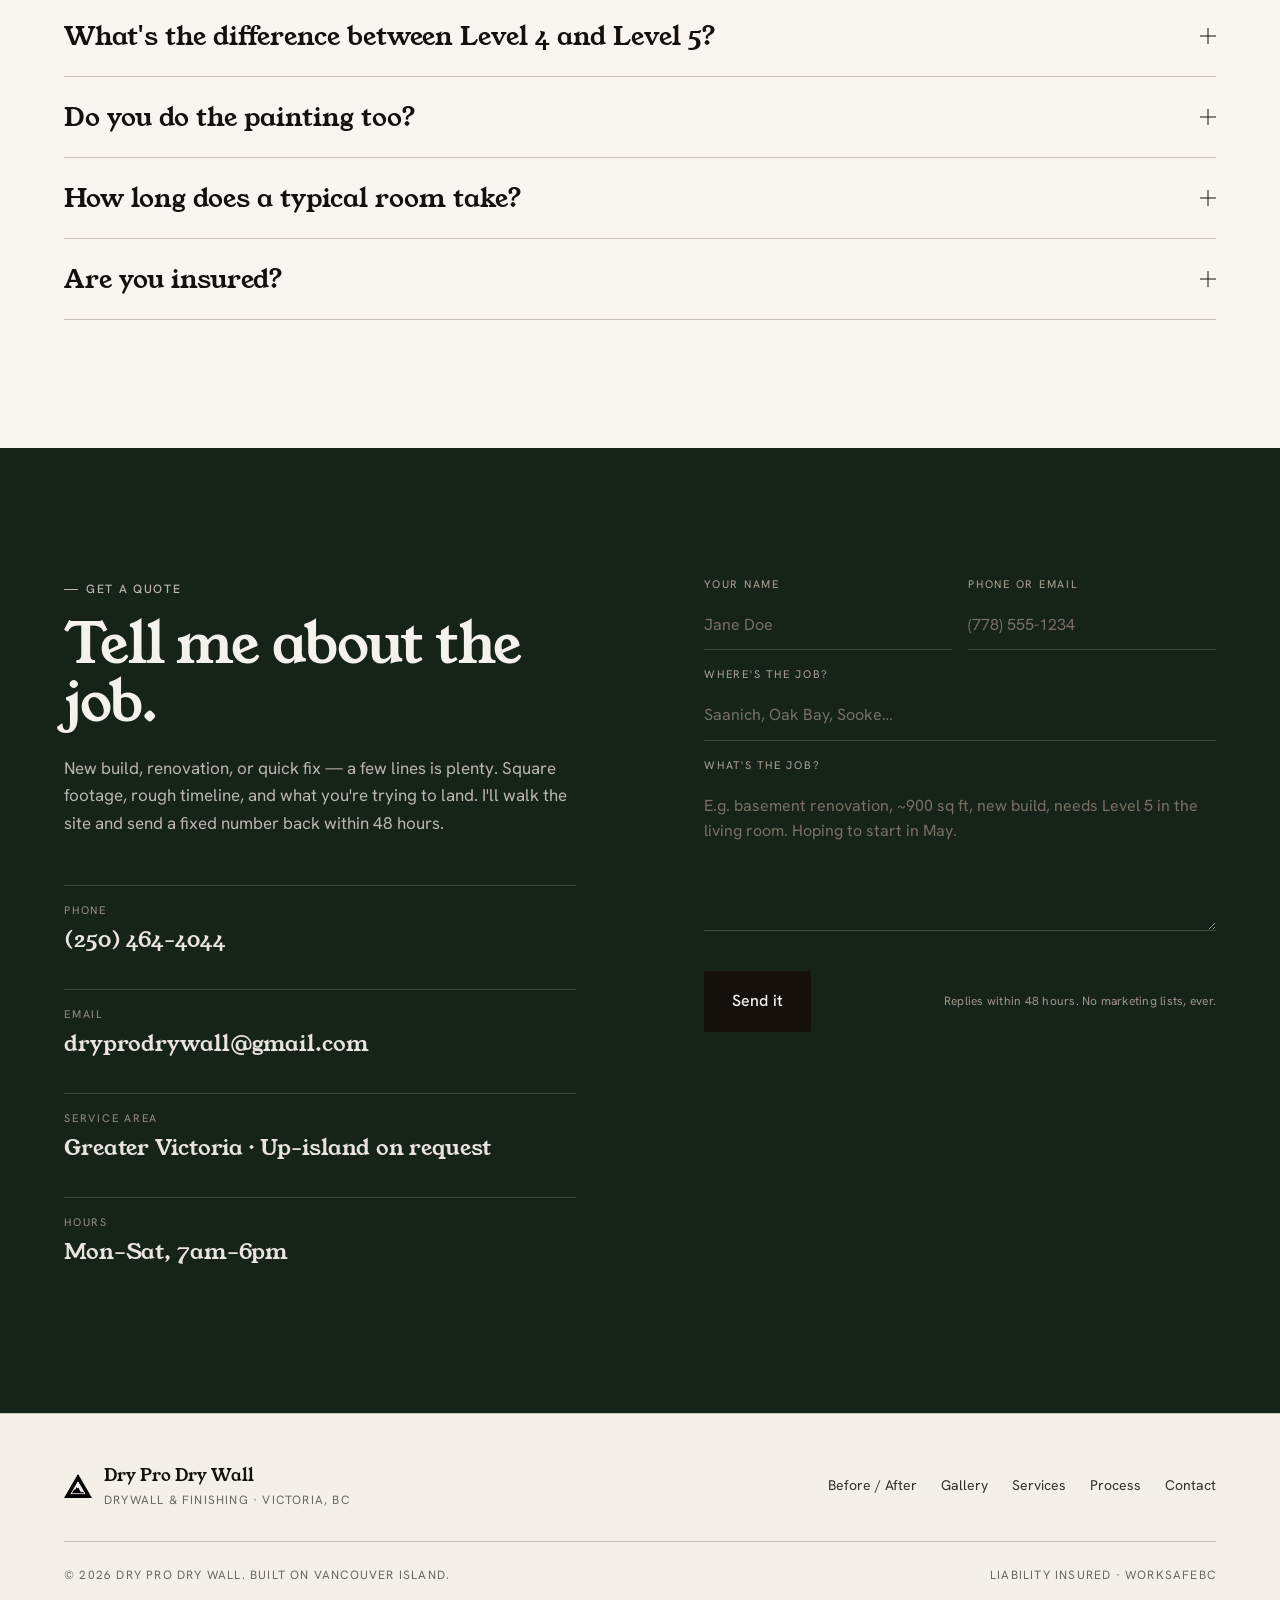
==== commit 05485ee5: "Remove arched-window hall and Saanich basement build-out tiles - Gallery: drop mansion1 and freepik-" ====
--- a/index.html
+++ b/index.html
@@ -178,8 +178,8 @@
           <figcaption>Timber-beam ceiling &middot; Rockland</figcaption>
         </figure>
         <figure class="recent__tile">
-          <img src="assets/gallery/mansion1.jpg" alt="Long finished hallway with hardwood floor and an arched double window." loading="lazy" />
-          <figcaption>Arched-window hall &middot; Rockland</figcaption>
+          <img src="assets/gallery/vault-1.jpg" alt="Finished room with a tall window wall and patio doors." loading="lazy" />
+          <figcaption>Window wall &middot; Vic West</figcaption>
         </figure>
         <figure class="recent__tile">
           <img src="assets/gallery/freepik-transform-this-interior-c-2835967167.jpg" alt="Vaulted ceiling with clean finished drywall and recessed lighting." loading="lazy" />
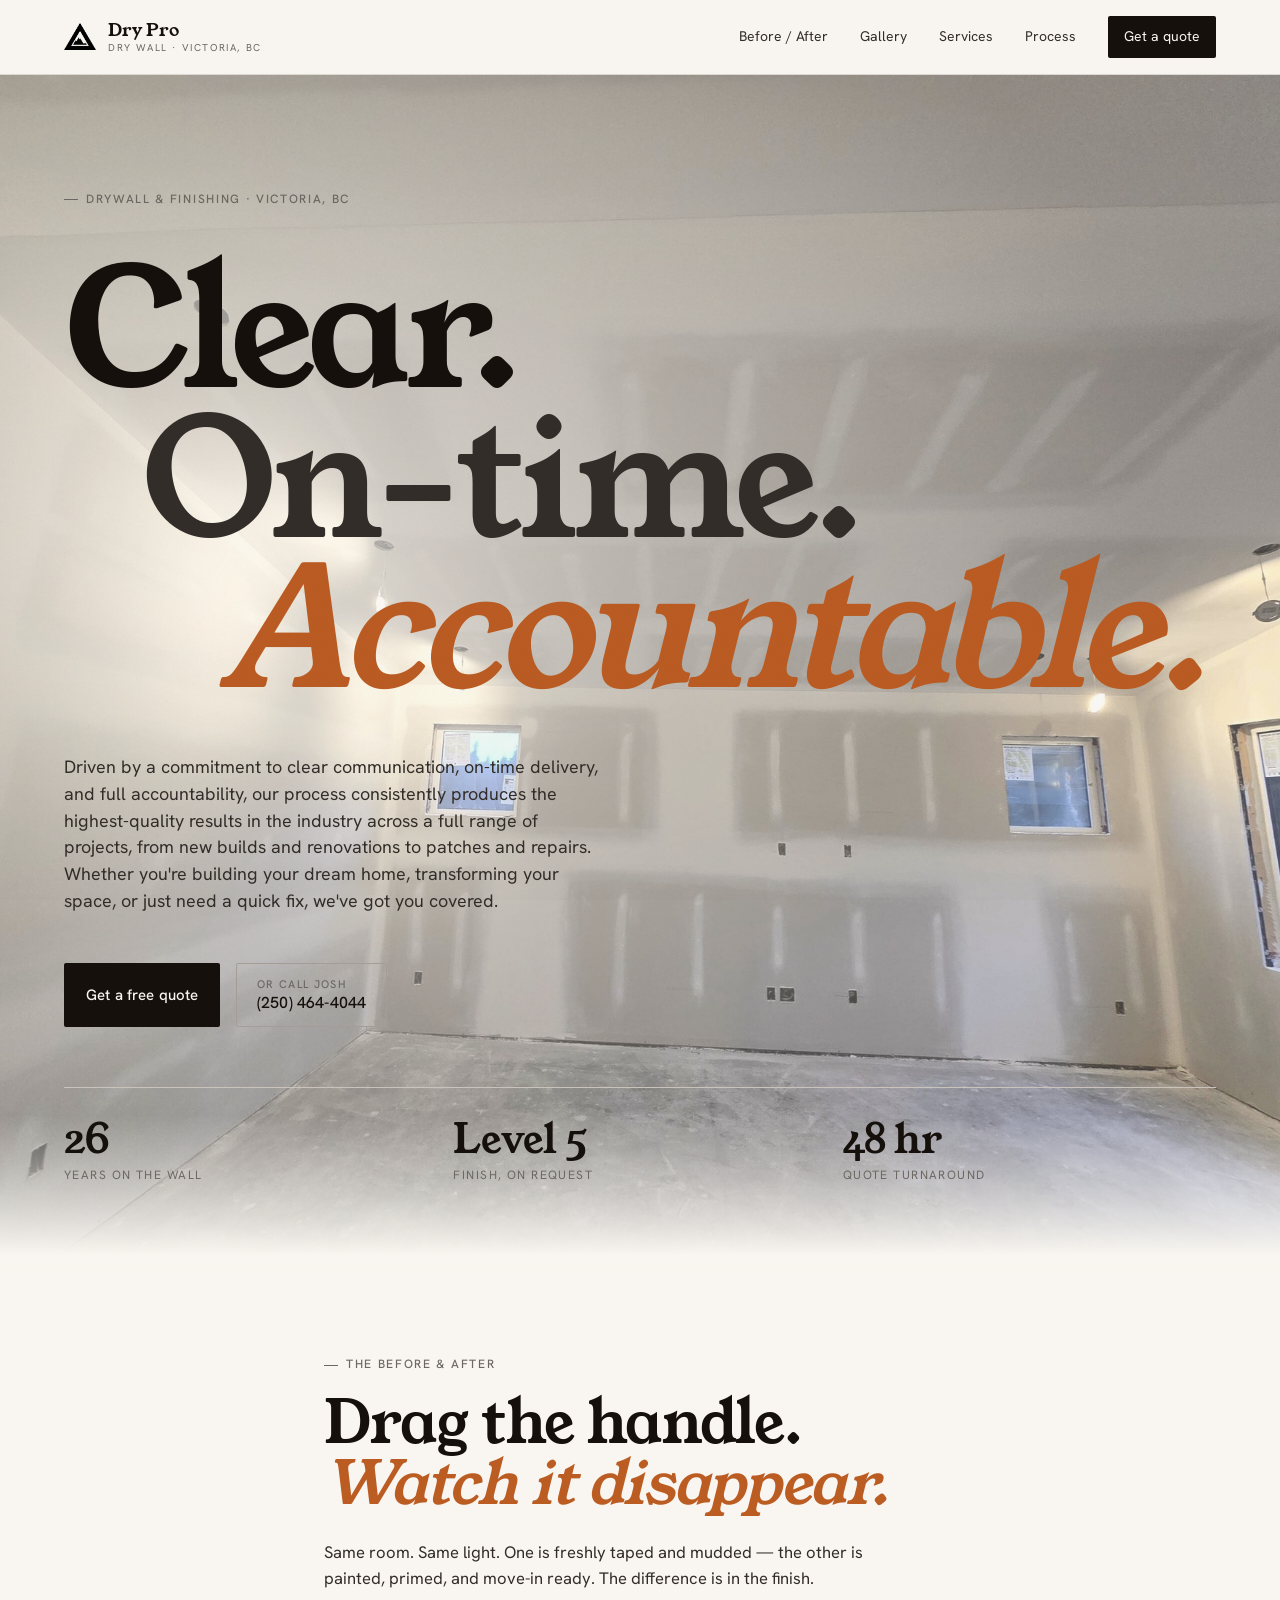
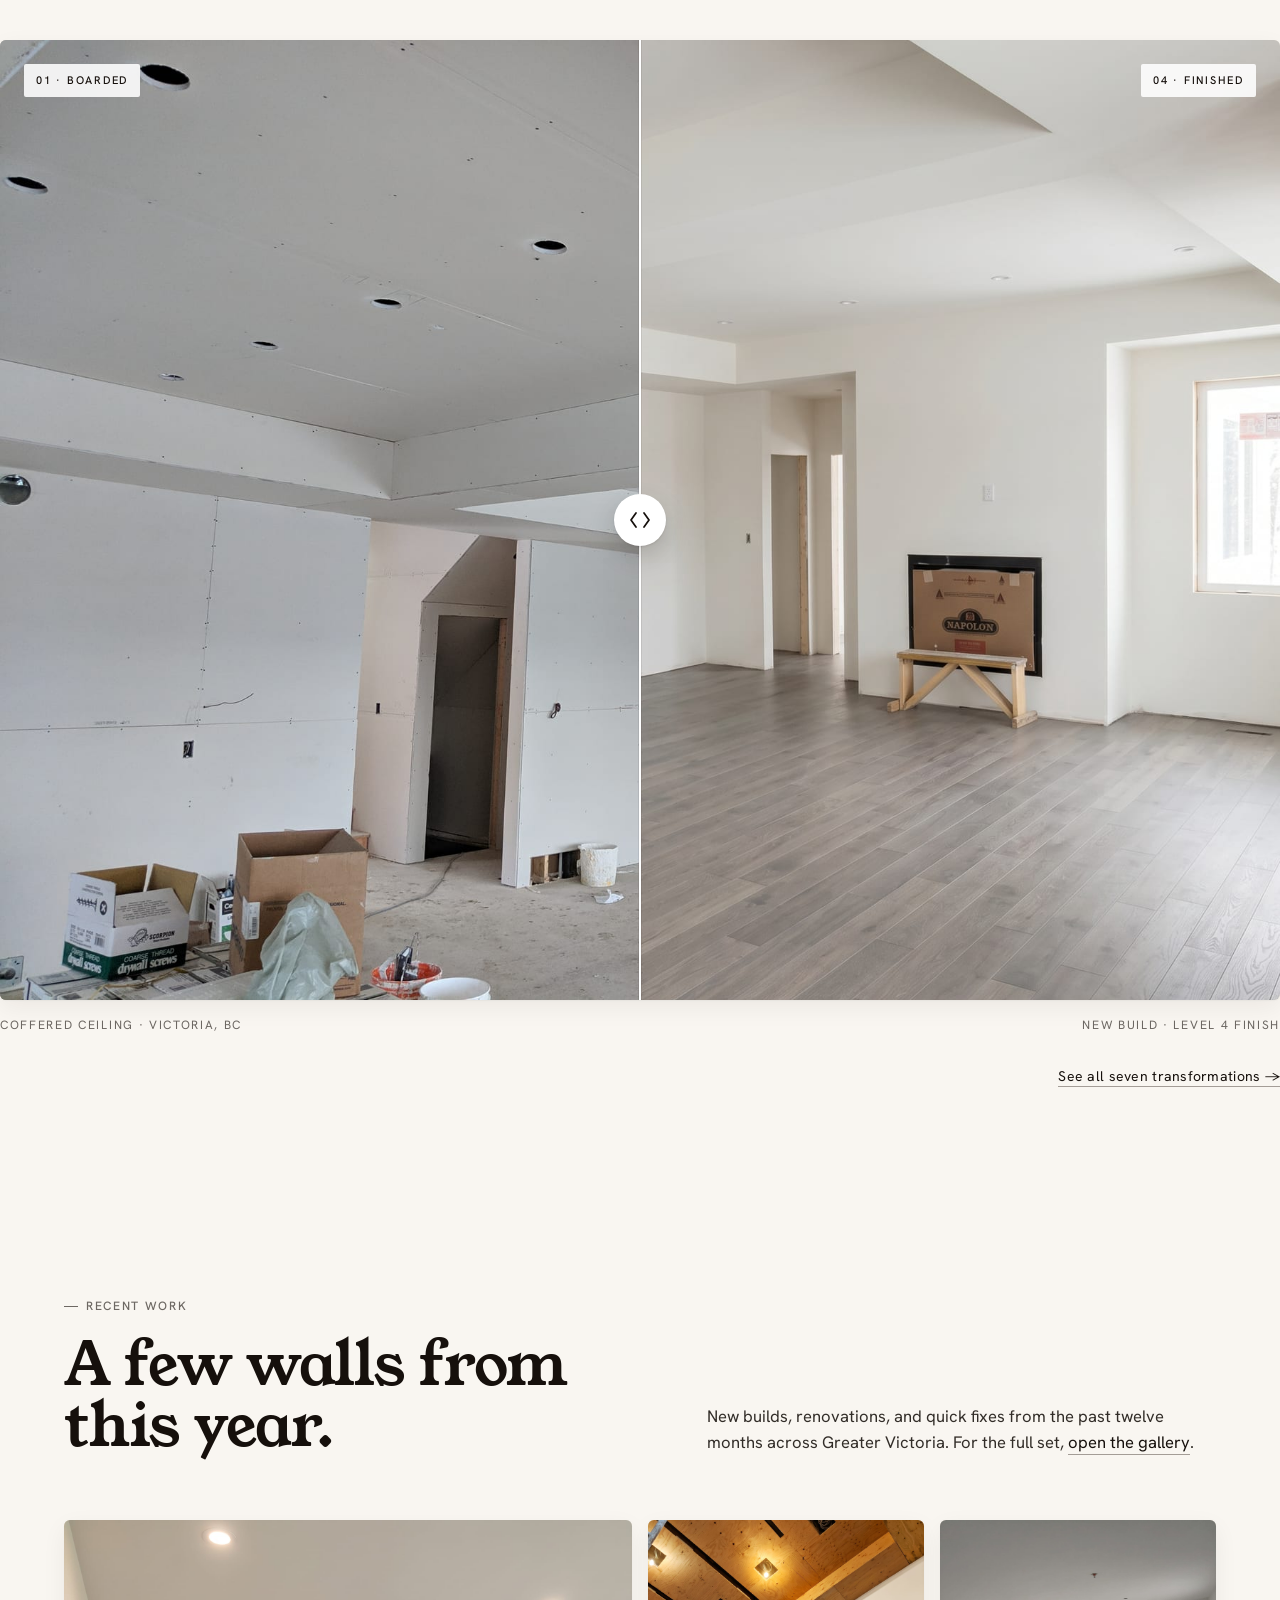
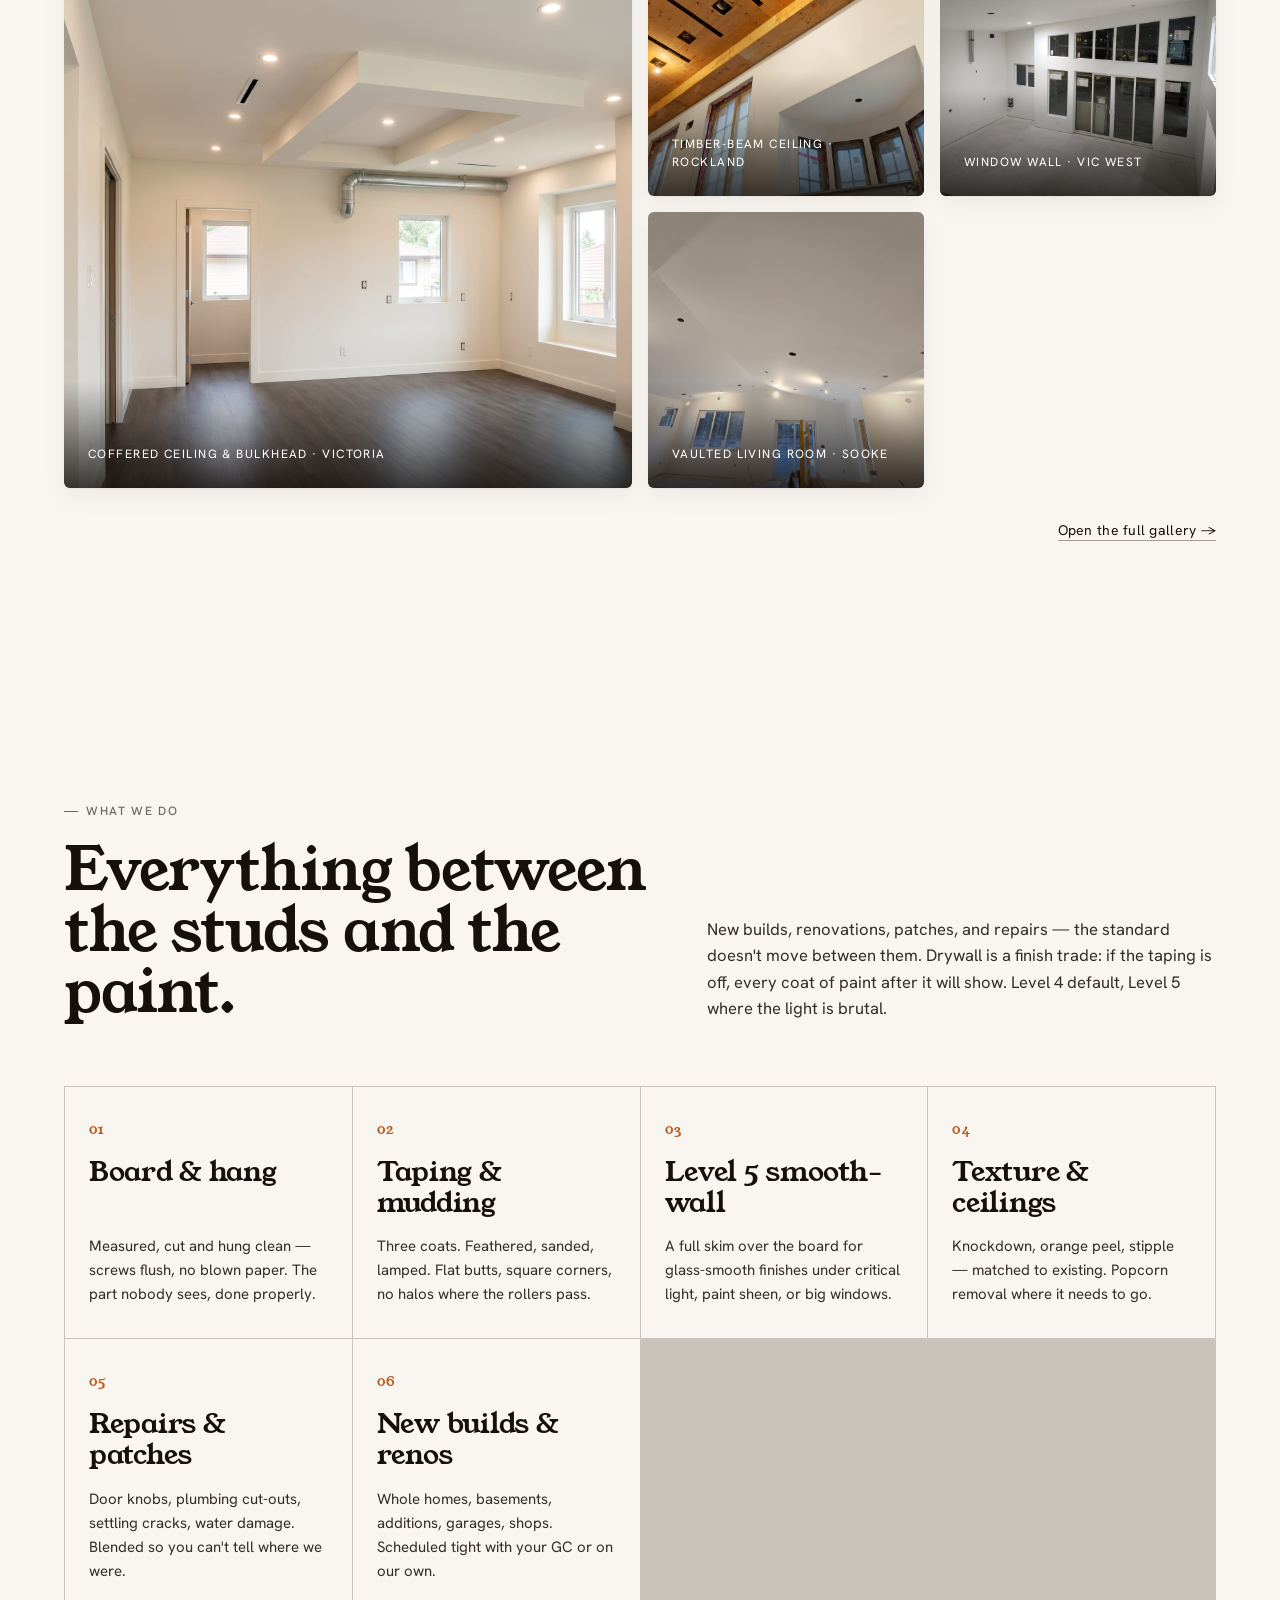
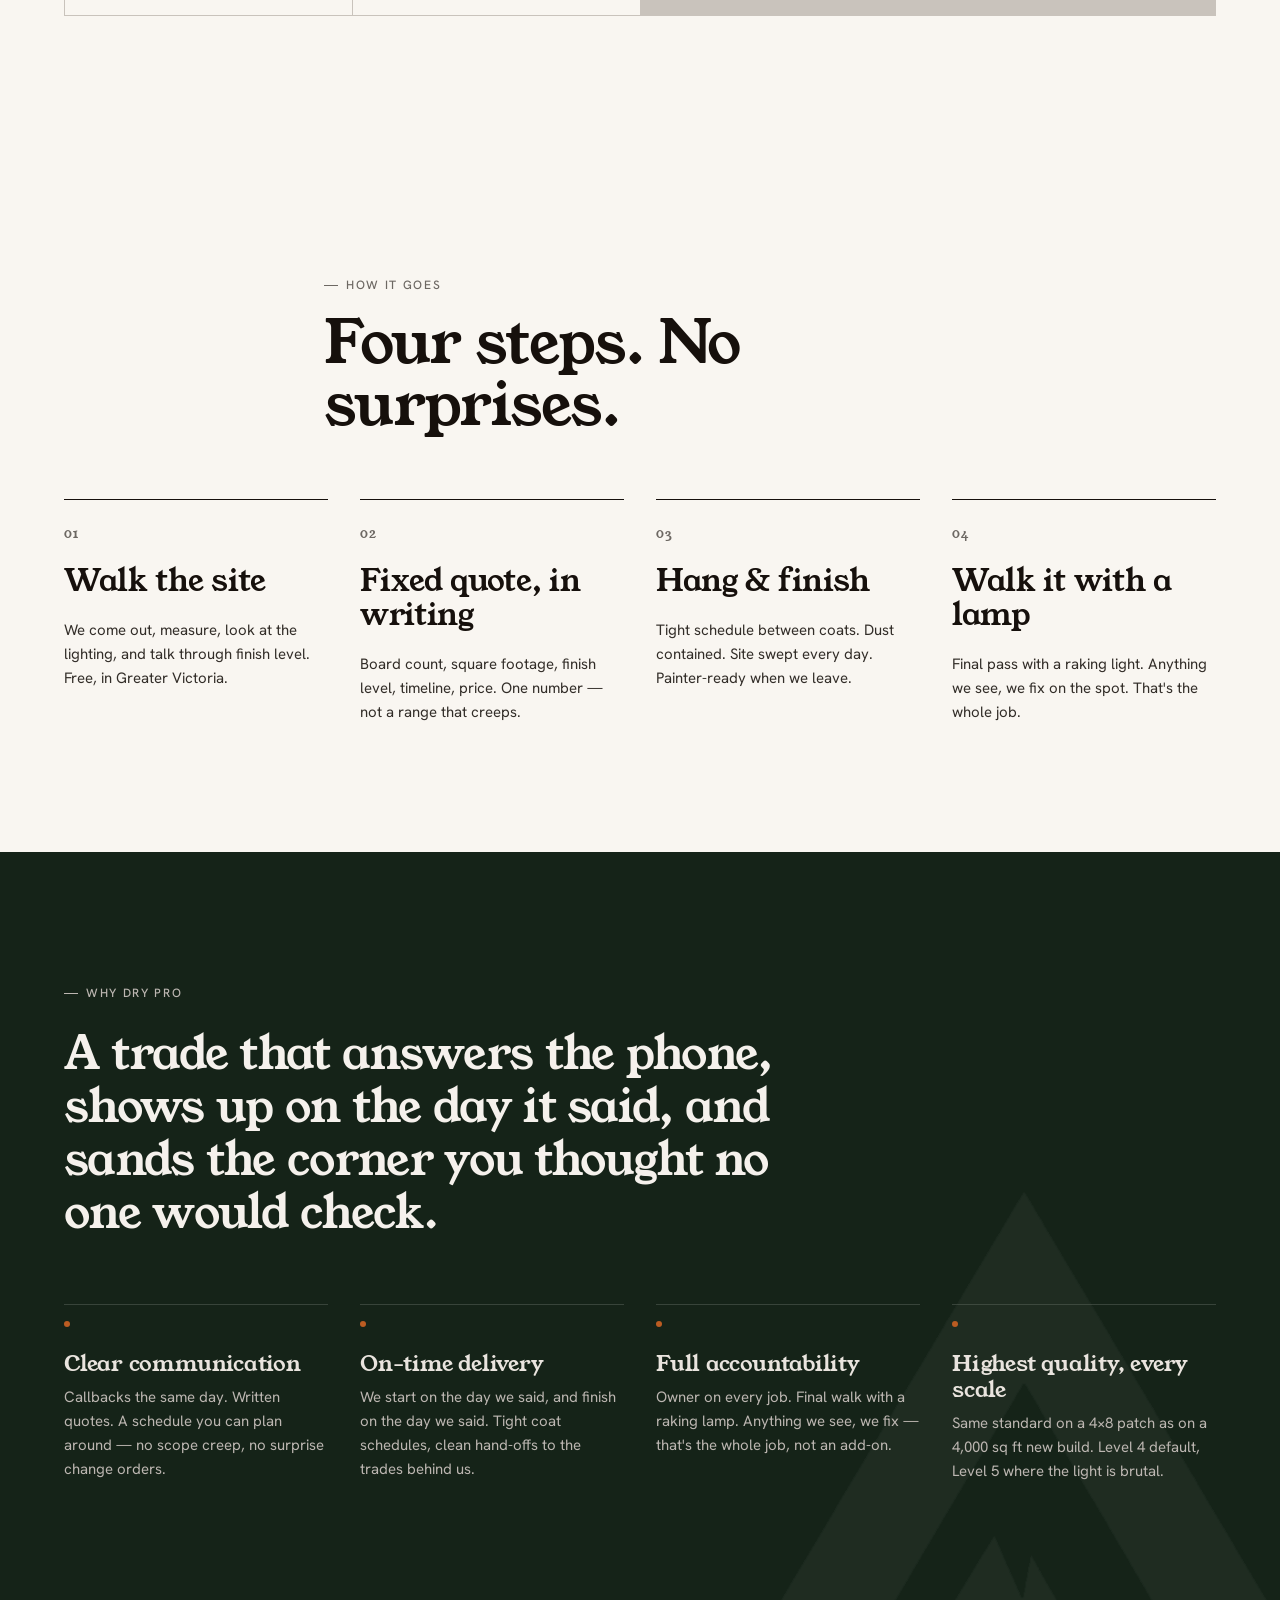
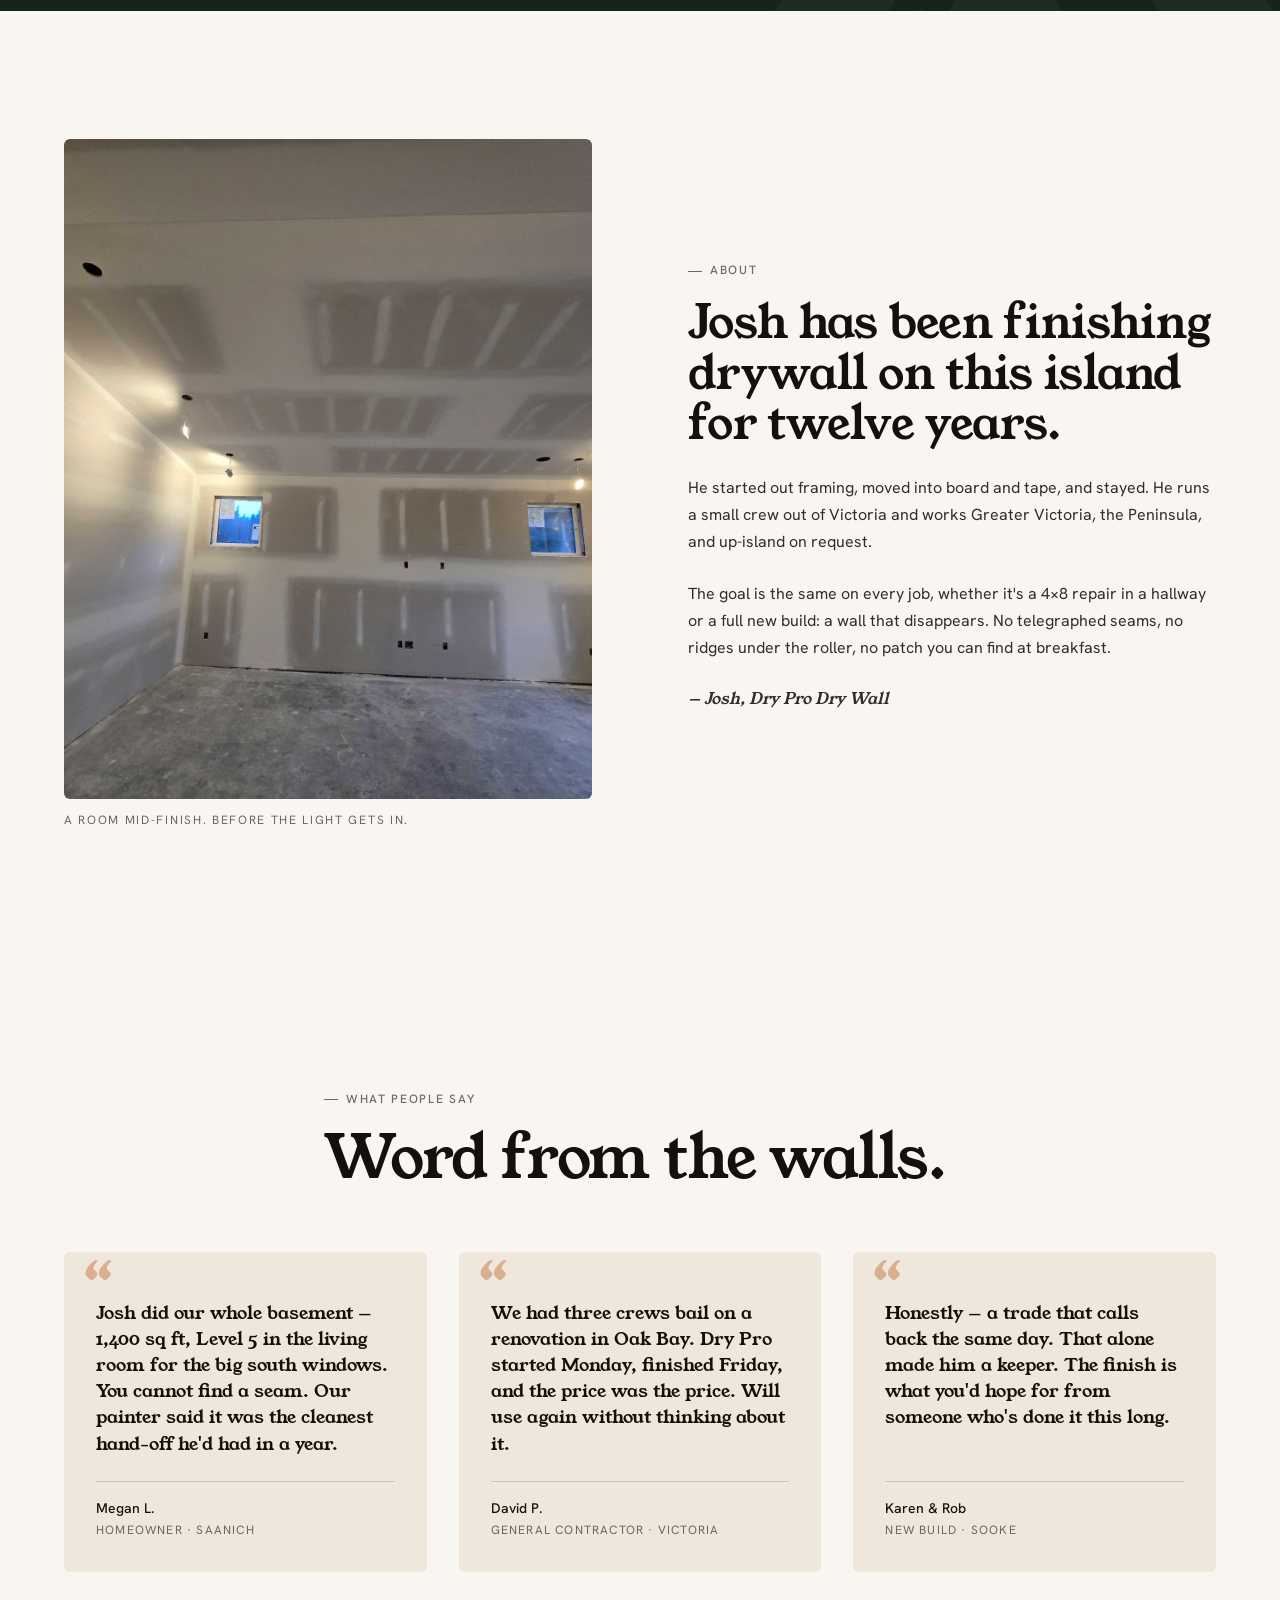
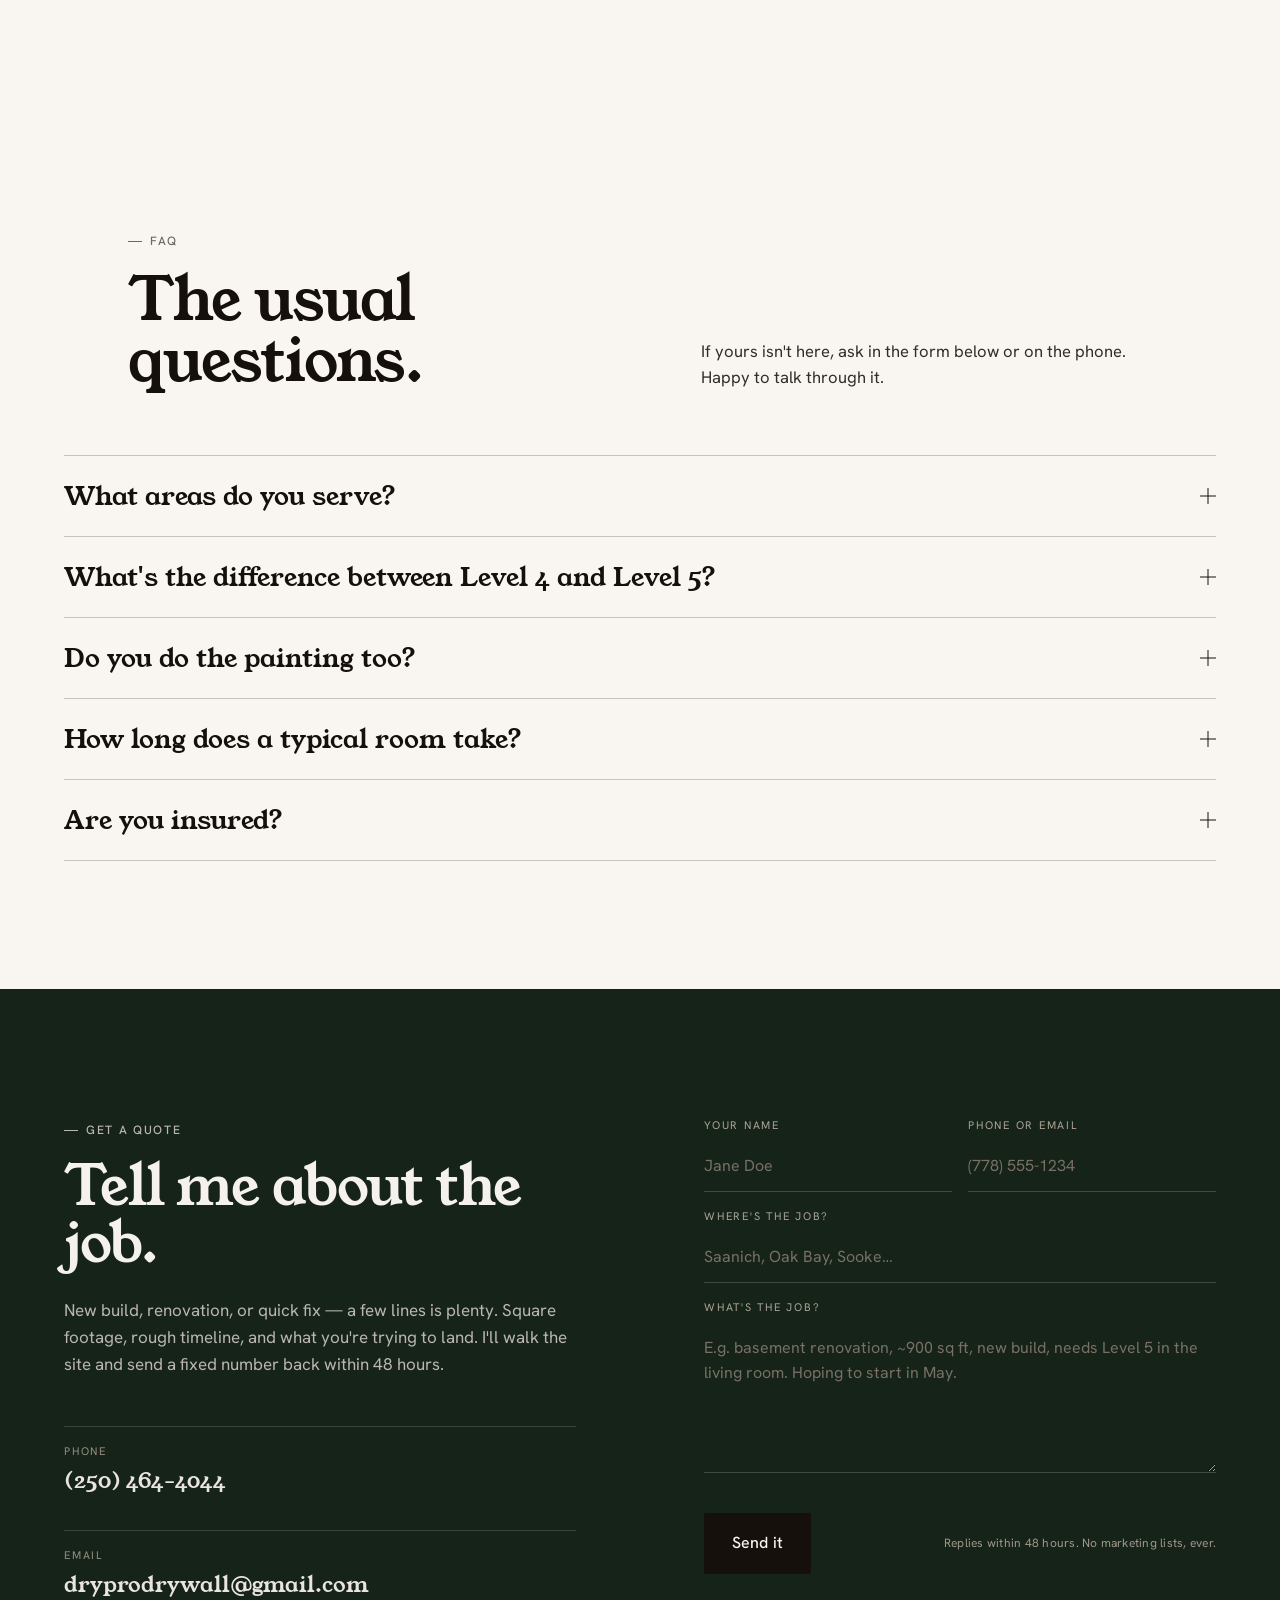
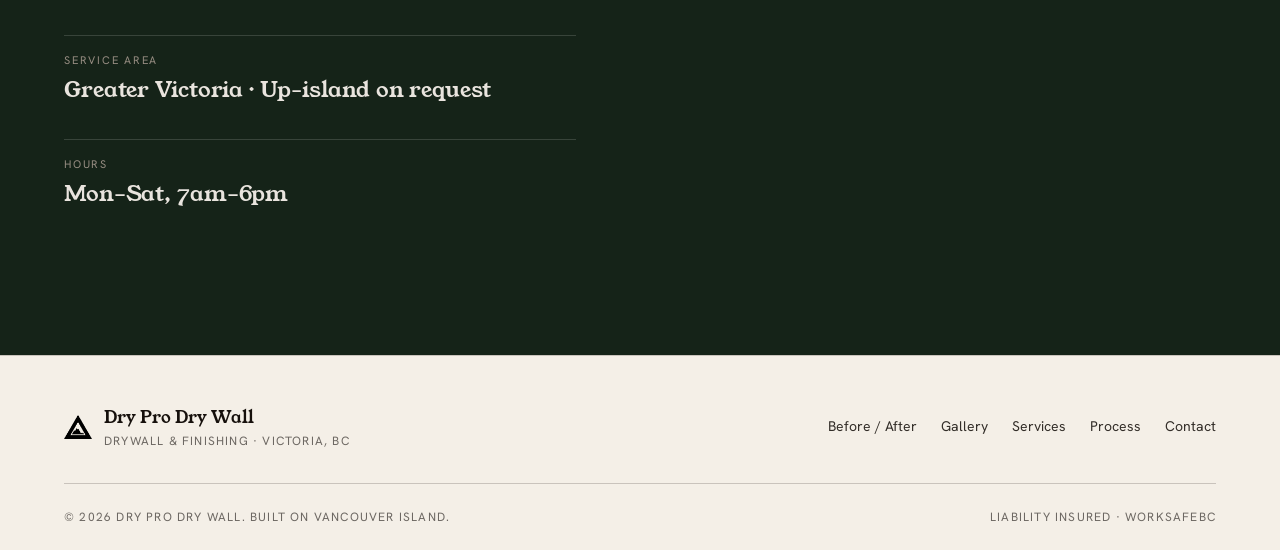
==== commit be2cc08f: "Hero tweaks + photographic drywall background - Hero lede: remove em-dash per original voice - Stat:" ====
--- a/index.html
+++ b/index.html
@@ -59,7 +59,7 @@
       </h1>
 
       <p class="hero__lede">
-        Driven by a commitment to clear communication, on-time delivery, and full accountability, our process consistently produces the highest-quality results in the industry &mdash; across a full range of projects, from new builds and renovations to patches and repairs. Whether you're building your dream home, transforming your space, or just need a quick fix, we've got you covered.
+        Driven by a commitment to clear communication, on-time delivery, and full accountability, our process consistently produces the highest-quality results in the industry across a full range of projects, from new builds and renovations to patches and repairs. Whether you're building your dream home, transforming your space, or just need a quick fix, we've got you covered.
       </p>
 
       <div class="hero__actions">
@@ -72,7 +72,7 @@
 
       <div class="hero__stats">
         <div class="stat">
-          <span class="stat__num">12+</span>
+          <span class="stat__num">26</span>
           <span class="stat__label">Years on the wall</span>
         </div>
         <div class="stat">
@@ -85,12 +85,6 @@
         </div>
       </div>
 
-      <a href="#work" class="hero__scroll" aria-label="Scroll to the work">
-        <span>Scroll</span>
-        <svg width="12" height="28" viewBox="0 0 12 28" aria-hidden="true">
-          <path d="M6 0 V26 M1 21 L6 26 L11 21" stroke="currentColor" stroke-width="1.25" fill="none" stroke-linecap="round" stroke-linejoin="round"/>
-        </svg>
-      </a>
     </section>
 
     <!-- BEFORE / AFTER -->
@@ -104,30 +98,7 @@
         </p>
       </div>
 
-      <figure class="ba__frame" aria-label="Snowline residence — before and after">
-        <div class="ba__slider">
-          <img src="assets/painted.jpg" alt="The same room after drywall finishing and painting — smooth, bright, ready for move-in." class="ba__img ba__img--after" draggable="false" />
-          <div class="ba__before" aria-hidden="true">
-            <img src="assets/taped.jpg" alt="" class="ba__img ba__img--before" draggable="false" />
-          </div>
-          <span class="ba__tag ba__tag--before">01 · Taped &amp; mudded</span>
-          <span class="ba__tag ba__tag--after">02 · Painted &amp; finished</span>
-          <div class="ba__handle" role="slider" aria-valuemin="0" aria-valuemax="100" aria-valuenow="50" aria-label="Reveal handle" tabindex="0">
-            <div class="ba__handle-line"></div>
-            <div class="ba__handle-grip">
-              <svg width="22" height="22" viewBox="0 0 22 22" aria-hidden="true">
-                <path d="M7 4 L2 11 L7 18 M15 4 L20 11 L15 18" stroke="currentColor" stroke-width="1.75" fill="none" stroke-linecap="round" stroke-linejoin="round"/>
-              </svg>
-            </div>
-          </div>
-        </div>
-        <figcaption class="ba__cap">
-          <span>Snowline residence &middot; Saanich, BC</span>
-          <span>New build &middot; Level 4 finish</span>
-        </figcaption>
-      </figure>
-
-      <figure class="ba__frame ba__frame--second" aria-label="Coffered ceiling build — before and after">
+      <figure class="ba__frame" aria-label="Coffered ceiling build — before and after">
         <div class="ba__slider">
           <img src="assets/sliders/4way4.jpg" alt="The same room at hand-off — finished coffered ceiling, hardwood floor, clean white walls." class="ba__img ba__img--after" draggable="false" />
           <div class="ba__before" aria-hidden="true">
--- a/styles.css
+++ b/styles.css
@@ -214,7 +214,7 @@
   gap: var(--s-7);
 }
 
-/* Drywall texture — warm raking light × orange-peel stipple × fine grain */
+/* Hero background — freshly taped-and-mudded room, warm white wash for legibility */
 .hero::before {
   content: "";
   position: absolute;
@@ -224,15 +224,18 @@
   width: 100vw;
   z-index: -1;
   background:
-    url("data:image/svg+xml;utf8,<svg xmlns='http://www.w3.org/2000/svg' width='180' height='180'><filter id='n'><feTurbulence type='fractalNoise' baseFrequency='0.95' numOctaves='2' stitchTiles='stitch'/><feColorMatrix values='0 0 0 0 0.18  0 0 0 0 0.14  0 0 0 0 0.09  0 0 0 0.34 0'/></filter><rect width='100%' height='100%' filter='url(%23n)'/></svg>"),
-    url("data:image/svg+xml;utf8,<svg xmlns='http://www.w3.org/2000/svg' width='520' height='520'><filter id='m'><feTurbulence type='fractalNoise' baseFrequency='0.045' numOctaves='2' seed='8' stitchTiles='stitch'/><feColorMatrix values='0 0 0 0 0.22  0 0 0 0 0.17  0 0 0 0 0.11  0 0 0 0.22 0'/></filter><rect width='100%' height='100%' filter='url(%23m)'/></svg>"),
-    radial-gradient(ellipse 120% 95% at 22% 15%,
-      oklch(0.99 0.014 84) 0%,
-      oklch(0.965 0.02 78) 35%,
-      oklch(0.92 0.026 72) 72%,
-      oklch(0.86 0.032 64) 100%);
-  background-size: 180px 180px, 520px 520px, 100% 100%;
-  background-repeat: repeat, repeat, no-repeat;
+    /* text-side lightener: brightens the area behind the title/lede */
+    radial-gradient(ellipse 95% 80% at 18% 35%,
+      oklch(0.99 0.008 82 / 0.68) 0%,
+      oklch(0.97 0.01 80 / 0.35) 40%,
+      oklch(0.95 0.012 78 / 0.08) 75%,
+      transparent 100%),
+    /* overall warm wash */
+    linear-gradient(180deg,
+      oklch(0.96 0.012 80 / 0.25) 0%,
+      oklch(0.93 0.015 75 / 0.25) 100%),
+    /* the photo */
+    url("assets/hero-drywall.jpg") center 38% / cover no-repeat;
   pointer-events: none;
 }
 
@@ -298,26 +301,6 @@
   letter-spacing: 0.12em;
   text-transform: uppercase;
   color: var(--ink-3);
-}
-.hero__scroll {
-  position: absolute;
-  right: var(--gutter);
-  bottom: var(--s-7);
-  display: none;
-  flex-direction: column;
-  align-items: center;
-  gap: var(--s-3);
-  font-size: 11px;
-  letter-spacing: 0.16em;
-  text-transform: uppercase;
-  color: var(--ink-3);
-}
-.hero__scroll svg { animation: scrollNudge 2.4s var(--ease-out) infinite; }
-@media (min-width: 1080px) { .hero__scroll { display: inline-flex; } }
-
-@keyframes scrollNudge {
-  0%, 100% { transform: translateY(0); opacity: 0.65; }
-  50%      { transform: translateY(6px); opacity: 1; }
 }
 
 /* ===== BEFORE / AFTER ===== */
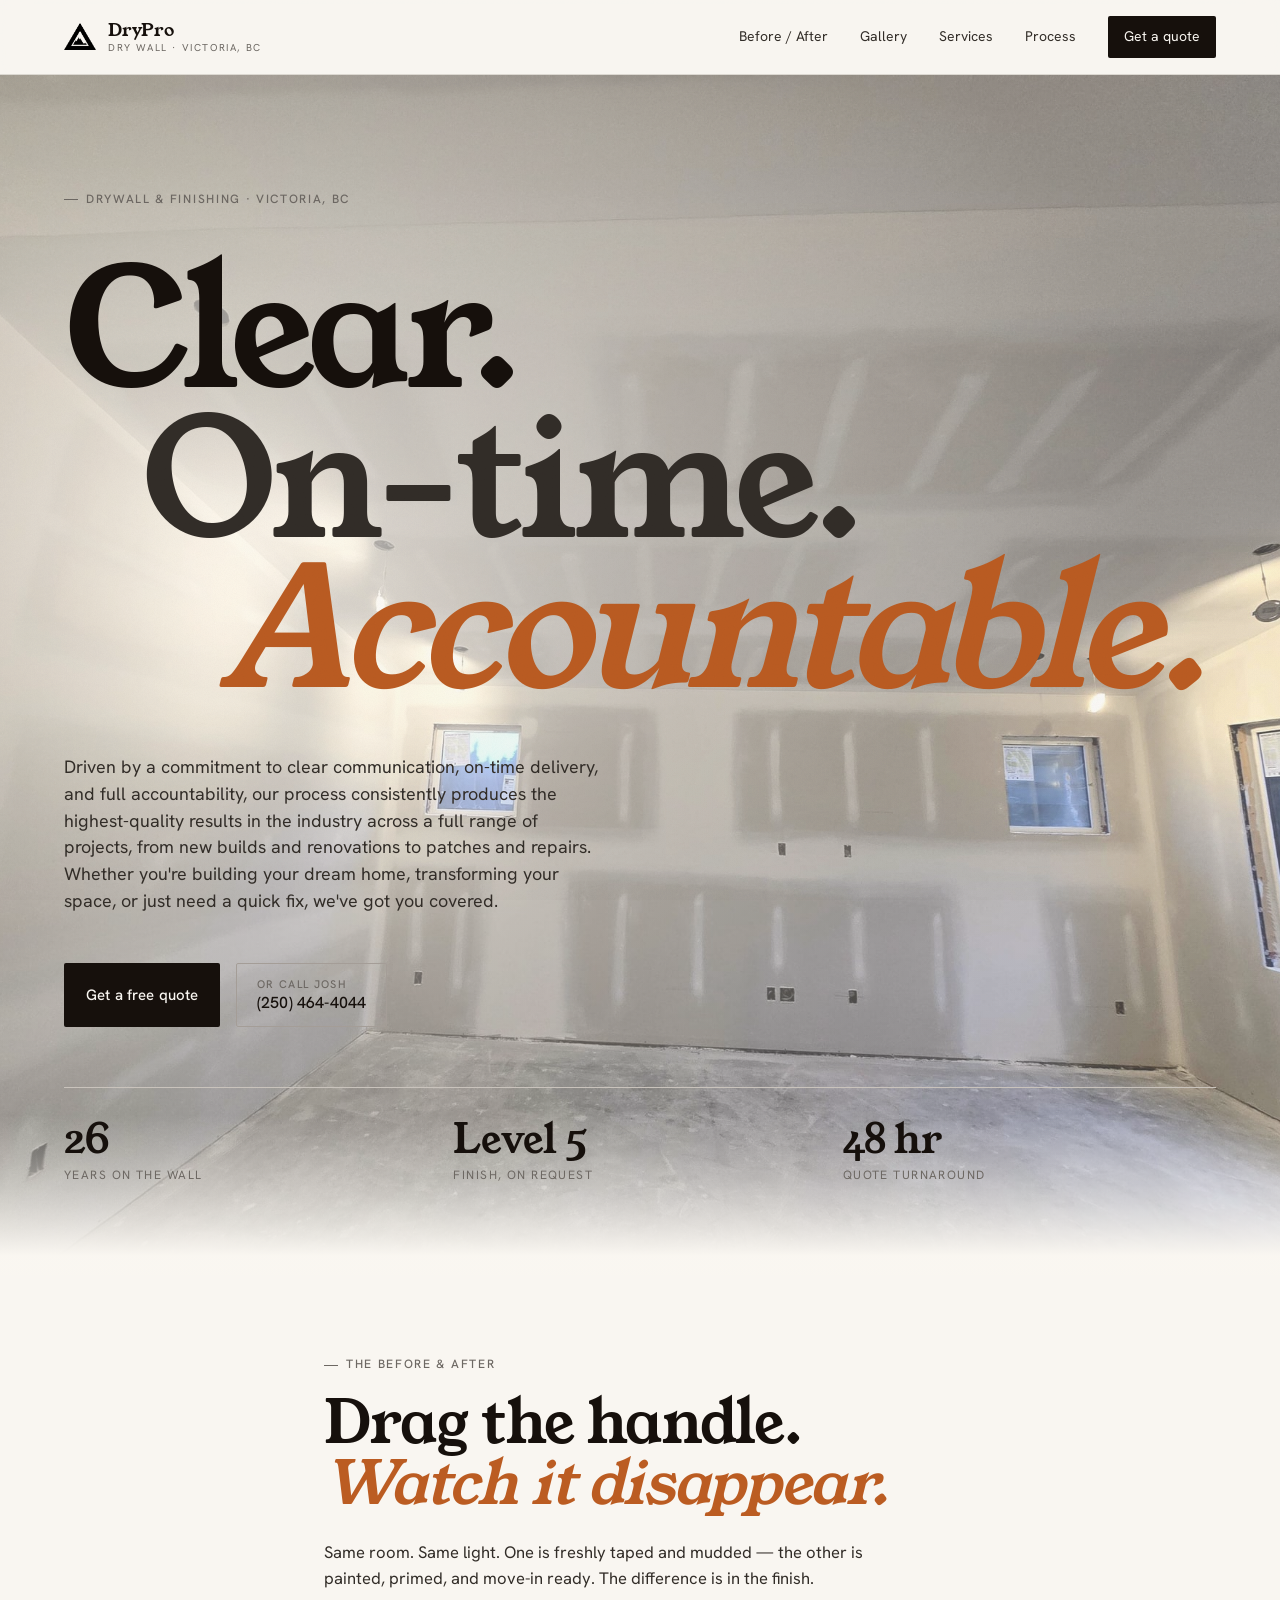
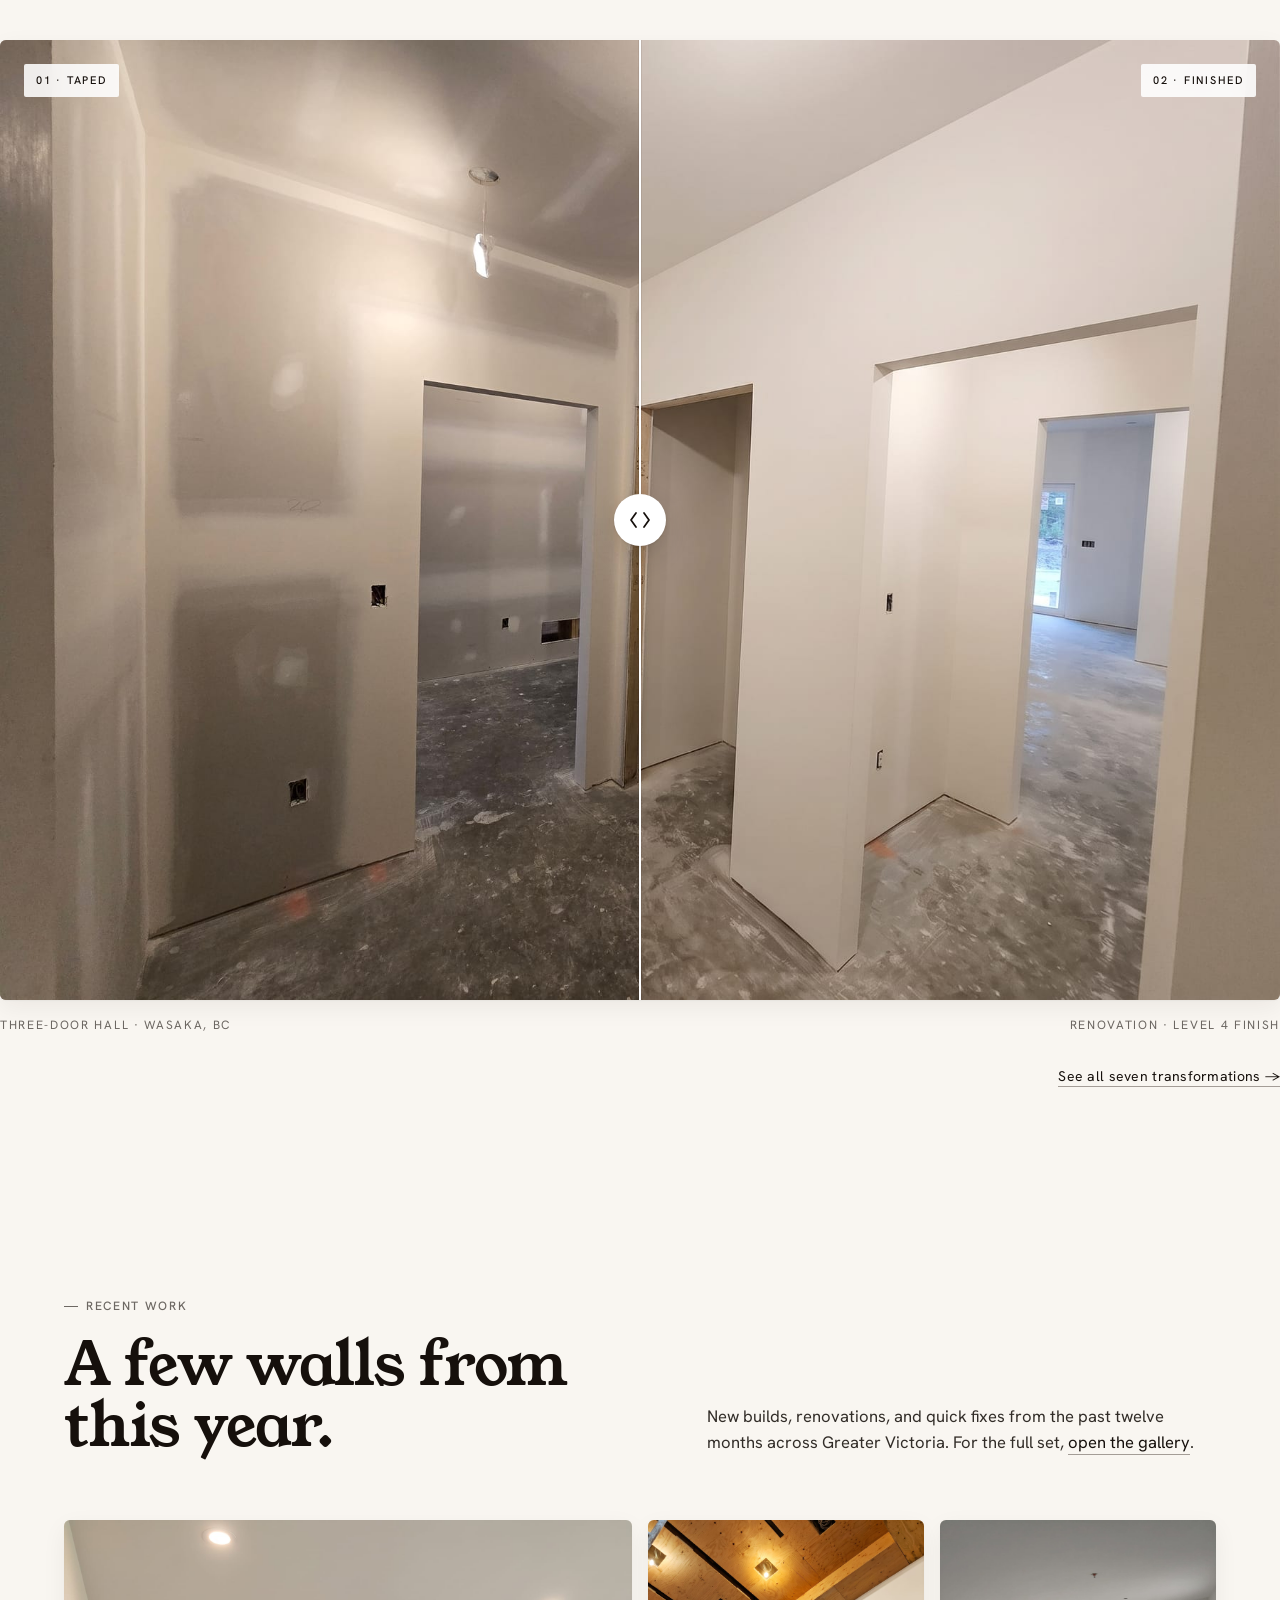
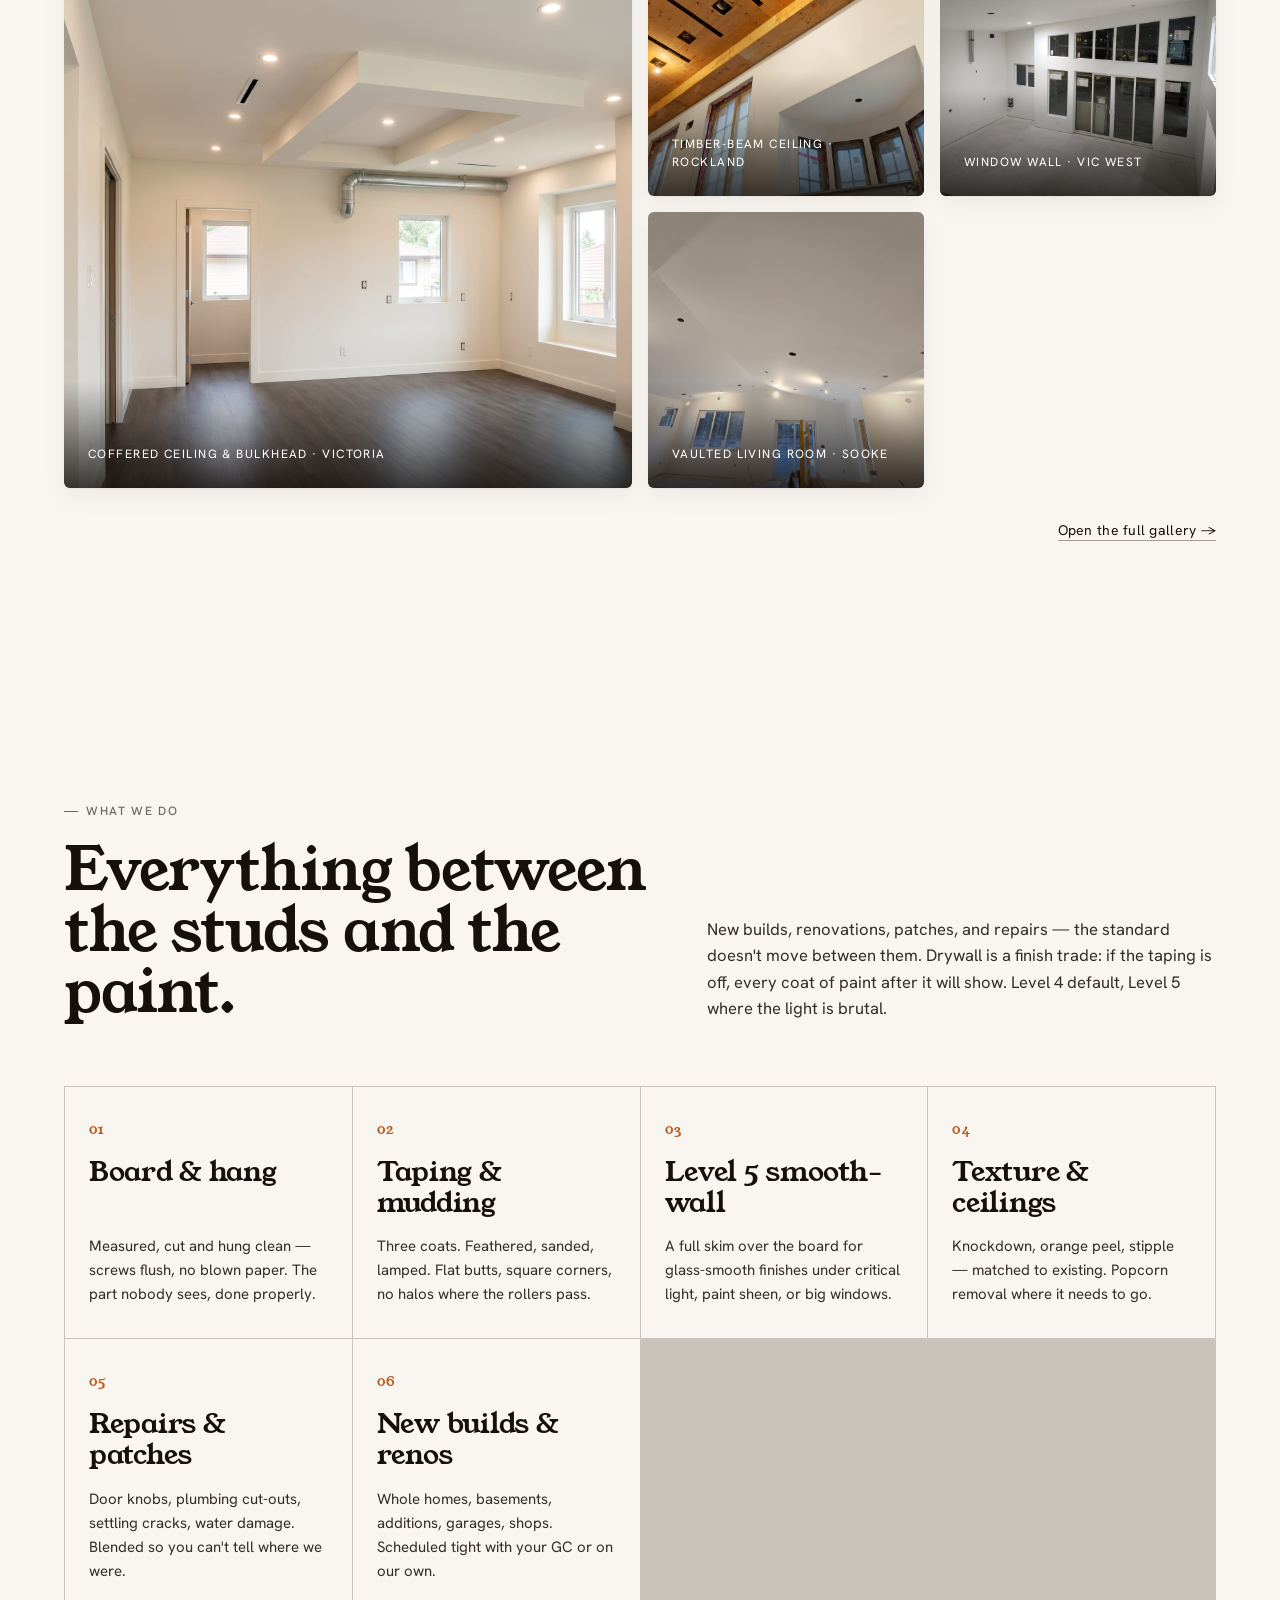
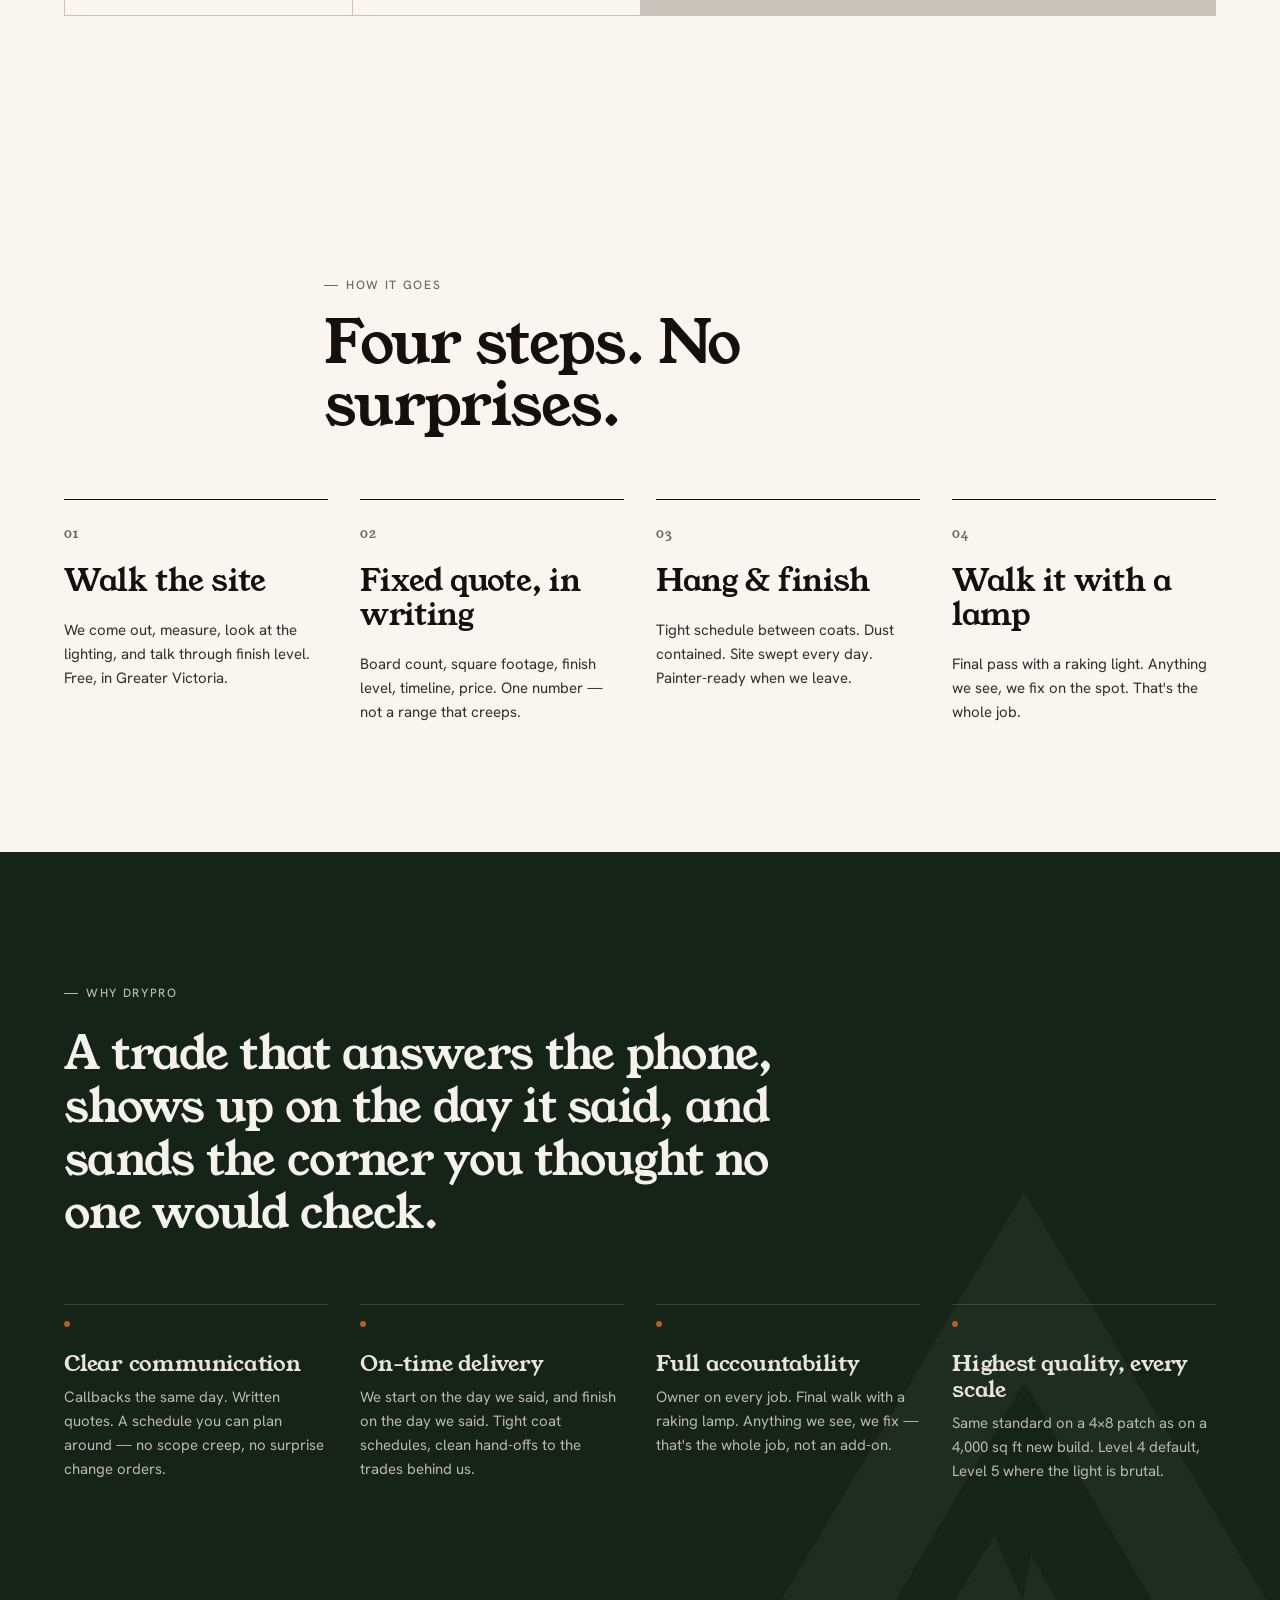
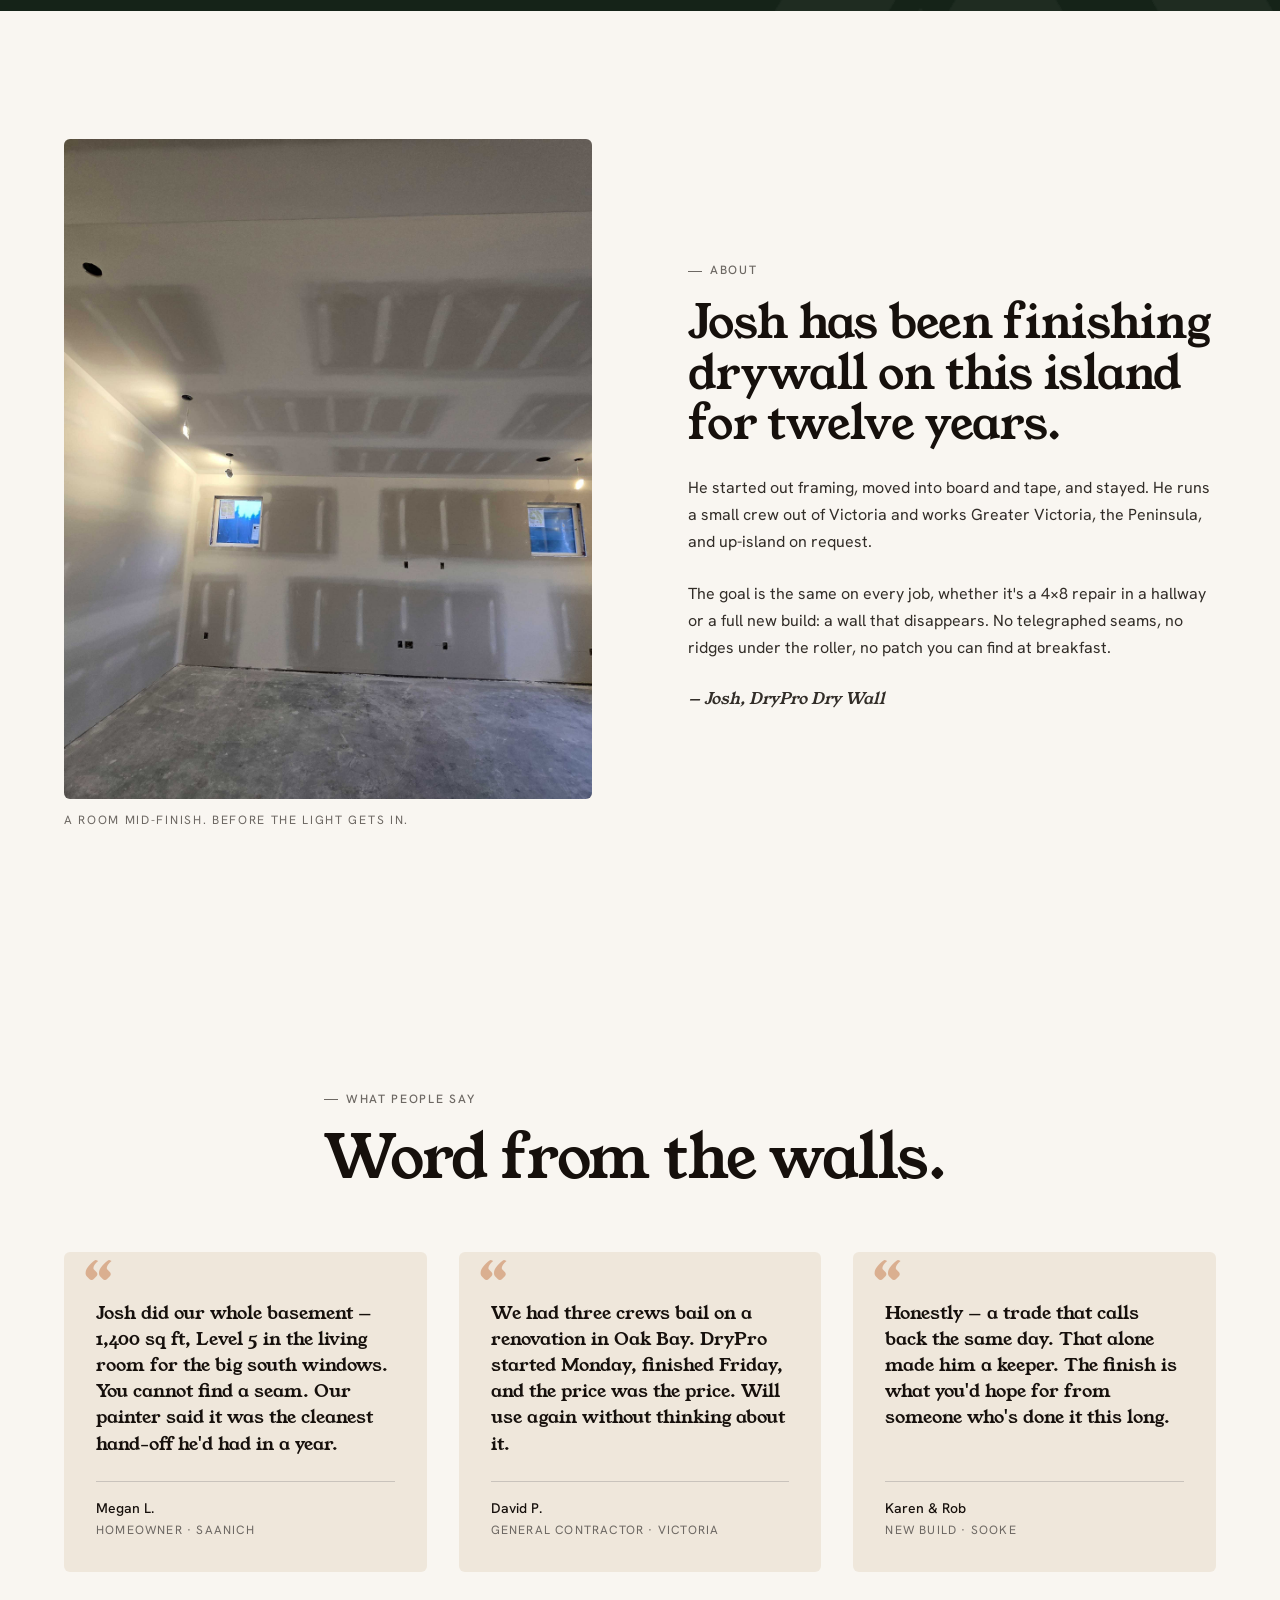
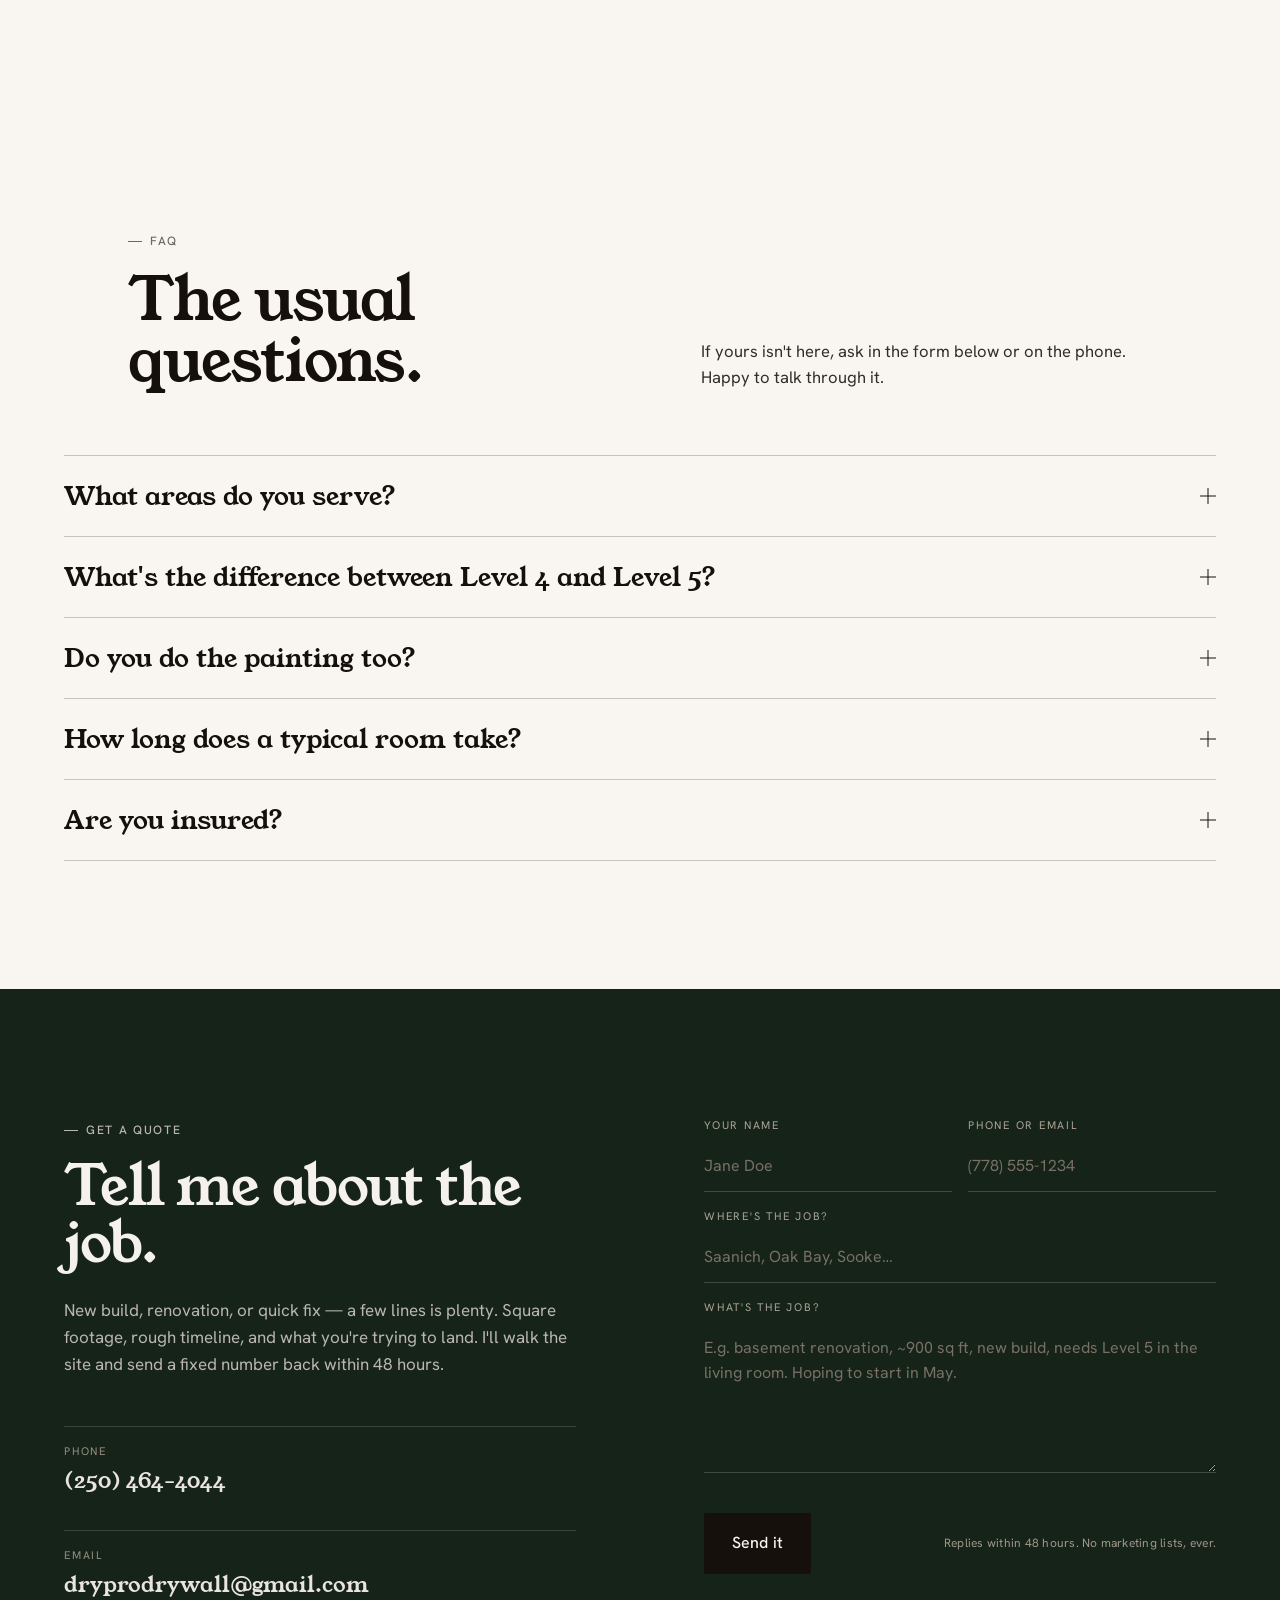
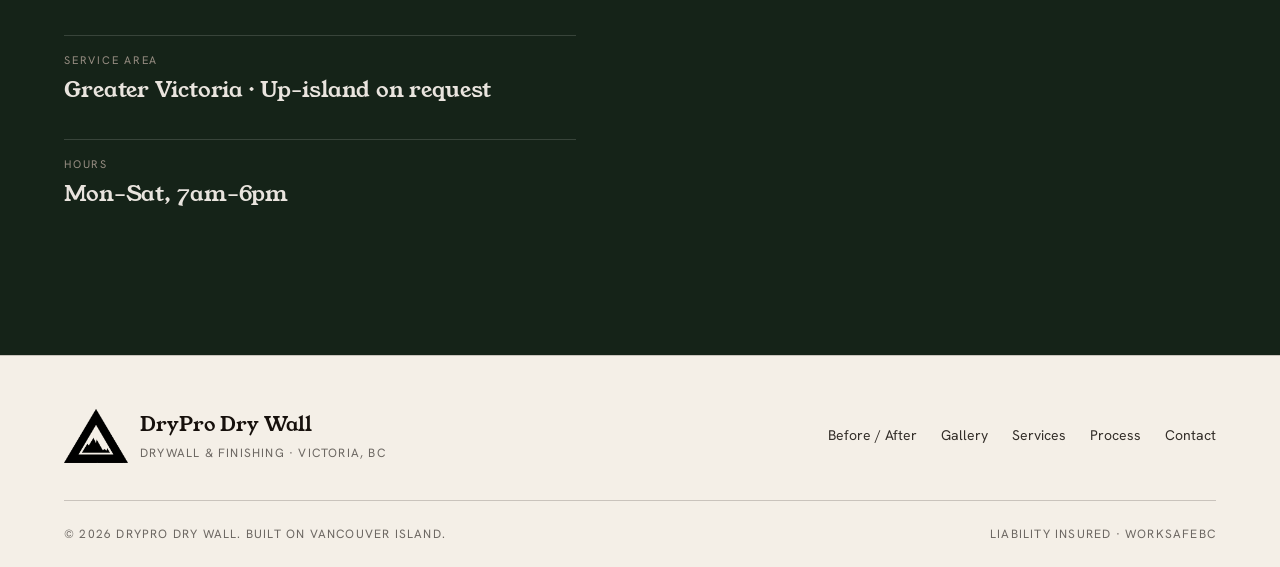
==== commit 324a165b: "Gallery lightbox, home/B-A slider swap, brand one-word, bigger footer logo - Home slider: Wasaka thr" ====
--- a/index.html
+++ b/index.html
@@ -3,13 +3,13 @@
 <head>
   <meta charset="utf-8" />
   <meta name="viewport" content="width=device-width, initial-scale=1" />
-  <title>Dry Pro Dry Wall — Drywall, finishing & repairs in Victoria, BC</title>
+  <title>DryPro Dry Wall — Drywall, finishing & repairs in Victoria, BC</title>
   <meta name="description" content="Drywall, finishing and repairs in Victoria, BC. Clear communication, on-time delivery, and full accountability — across new builds, renovations, and quick fixes." />
   <meta name="theme-color" content="#f6f2ea" />
   <link rel="icon" href="assets/logo.png" type="image/png" />
 
   <!-- Open Graph -->
-  <meta property="og:title" content="Dry Pro Dry Wall — Victoria, BC" />
+  <meta property="og:title" content="DryPro Dry Wall — Victoria, BC" />
   <meta property="og:description" content="Clear communication, on-time delivery, full accountability. New builds, renovations, and quick fixes in Victoria, BC." />
   <meta property="og:image" content="assets/painted.jpg" />
   <meta property="og:type" content="website" />
@@ -28,10 +28,10 @@
 
   <!-- Nav -->
   <header class="nav">
-    <a href="#top" class="nav__brand" aria-label="Dry Pro Dry Wall — home">
+    <a href="#top" class="nav__brand" aria-label="DryPro Dry Wall — home">
       <img src="assets/logo.png" alt="" class="nav__mark" />
       <span class="nav__wordmark">
-        <span class="nav__name">Dry Pro</span>
+        <span class="nav__name">DryPro</span>
         <span class="nav__sub">Dry Wall · Victoria, BC</span>
       </span>
     </a>
@@ -98,14 +98,14 @@
         </p>
       </div>
 
-      <figure class="ba__frame" aria-label="Coffered ceiling build — before and after">
+      <figure class="ba__frame" aria-label="Three-door hall — before and after">
         <div class="ba__slider">
-          <img src="assets/sliders/4way4.jpg" alt="The same room at hand-off — finished coffered ceiling, hardwood floor, clean white walls." class="ba__img ba__img--after" draggable="false" />
+          <img src="assets/sliders/wasaka2.jpg" alt="Finished hallway with three doorways opening onto bright rooms." class="ba__img ba__img--after" draggable="false" />
           <div class="ba__before" aria-hidden="true">
-            <img src="assets/sliders/4way1.jpg" alt="" class="ba__img ba__img--before" draggable="false" />
-          </div>
-          <span class="ba__tag ba__tag--before">01 · Boarded</span>
-          <span class="ba__tag ba__tag--after">04 · Finished</span>
+            <img src="assets/sliders/wasaka1.jpg" alt="" class="ba__img ba__img--before" draggable="false" />
+          </div>
+          <span class="ba__tag ba__tag--before">01 · Taped</span>
+          <span class="ba__tag ba__tag--after">02 · Finished</span>
           <div class="ba__handle" role="slider" aria-valuemin="0" aria-valuemax="100" aria-valuenow="50" aria-label="Reveal handle" tabindex="0">
             <div class="ba__handle-line"></div>
             <div class="ba__handle-grip">
@@ -116,8 +116,8 @@
           </div>
         </div>
         <figcaption class="ba__cap">
-          <span>Coffered ceiling &middot; Victoria, BC</span>
-          <span>New build &middot; Level 4 finish</span>
+          <span>Three-door hall &middot; Wasaka, BC</span>
+          <span>Renovation &middot; Level 4 finish</span>
         </figcaption>
       </figure>
 
@@ -245,7 +245,7 @@
     <!-- WHY -->
     <section class="why">
       <div class="why__inner">
-        <span class="eyebrow eyebrow--light">Why Dry Pro</span>
+        <span class="eyebrow eyebrow--light">Why DryPro</span>
         <h2 class="why__title">
           A trade that answers the phone, shows up on the day it said, and sands the corner you thought no one would check.
         </h2>
@@ -292,7 +292,7 @@
           The goal is the same on every job, whether it's a 4&times;8 repair in a hallway or a full new build:
           a wall that disappears. No telegraphed seams, no ridges under the roller, no patch you can find at breakfast.
         </p>
-        <p class="about__sign">— Josh, Dry Pro Dry Wall</p>
+        <p class="about__sign">— Josh, DryPro Dry Wall</p>
       </div>
     </section>
 
@@ -314,7 +314,7 @@
         </figure>
         <figure class="quote">
           <blockquote>
-            <p>We had three crews bail on a renovation in Oak Bay. Dry Pro started Monday, finished Friday, and the price was the price. Will use again without thinking about it.</p>
+            <p>We had three crews bail on a renovation in Oak Bay. DryPro started Monday, finished Friday, and the price was the price. Will use again without thinking about it.</p>
           </blockquote>
           <figcaption>
             <span class="quote__name">David P.</span>
@@ -466,7 +466,7 @@
       <div class="foot__brand">
         <img src="assets/logo.png" alt="" class="foot__mark" />
         <div>
-          <p class="foot__name">Dry Pro Dry Wall</p>
+          <p class="foot__name">DryPro Dry Wall</p>
           <p class="foot__sub">Drywall &amp; finishing · Victoria, BC</p>
         </div>
       </div>
@@ -479,7 +479,7 @@
       </div>
     </div>
     <div class="foot__bottom">
-      <span>&copy; <span id="year"></span> Dry Pro Dry Wall. Built on Vancouver Island.</span>
+      <span>&copy; <span id="year"></span> DryPro Dry Wall. Built on Vancouver Island.</span>
       <span>Liability insured · WorkSafeBC</span>
     </div>
   </footer>
--- a/styles.css
+++ b/styles.css
@@ -1,5 +1,5 @@
 /* =========================================================
-   Dry Pro Dry Wall — Pacific craft editorial
+   DryPro Dry Wall — Pacific craft editorial
    Type: Young Serif (display) × Hanken Grotesk (body)
    ========================================================= */
 
@@ -814,9 +814,9 @@
   flex-wrap: wrap;
 }
 .foot__brand { display: flex; align-items: center; gap: var(--s-3); }
-.foot__mark { width: 28px; height: 28px; object-fit: contain; }
-.foot__name { font-family: var(--ff-display); font-size: 17px; }
-.foot__sub  { font-size: 12px; letter-spacing: 0.1em; text-transform: uppercase; color: var(--ink-3); margin-top: 2px; }
+.foot__mark { width: 64px; height: 64px; object-fit: contain; }
+.foot__name { font-family: var(--ff-display); font-size: 20px; }
+.foot__sub  { font-size: 12px; letter-spacing: 0.1em; text-transform: uppercase; color: var(--ink-3); margin-top: 4px; }
 .foot__links {
   display: flex;
   gap: var(--s-5);
@@ -1117,3 +1117,121 @@
   padding: 4px 8px;
   border-radius: var(--r-sm);
 }
+
+/* ===== Lightbox ===== */
+.is-lightbox-target { cursor: zoom-in; }
+.is-lightbox-target:focus-visible {
+  outline: 2px solid var(--clay);
+  outline-offset: 4px;
+}
+.lightbox {
+  position: fixed;
+  inset: 0;
+  z-index: 100;
+  display: flex;
+  align-items: center;
+  justify-content: center;
+  opacity: 0;
+  pointer-events: none;
+  transition: opacity 0.32s var(--ease-out);
+}
+.lightbox.is-open {
+  opacity: 1;
+  pointer-events: auto;
+}
+.lightbox__backdrop {
+  position: absolute;
+  inset: 0;
+  background: oklch(0.14 0.01 60 / 0.92);
+  backdrop-filter: blur(10px);
+  -webkit-backdrop-filter: blur(10px);
+}
+.lightbox__figure {
+  position: relative;
+  z-index: 1;
+  margin: 0;
+  max-width: min(94vw, 1600px);
+  display: flex;
+  flex-direction: column;
+  align-items: center;
+  gap: var(--s-4);
+  transform: scale(0.97);
+  opacity: 0;
+  transition: transform 0.42s var(--ease-quart), opacity 0.42s var(--ease-quart);
+}
+.lightbox.is-open .lightbox__figure {
+  transform: scale(1);
+  opacity: 1;
+}
+.lightbox__img {
+  max-width: 100%;
+  max-height: 80vh;
+  object-fit: contain;
+  border-radius: var(--r-sm);
+  background: var(--paper);
+  box-shadow: 0 24px 80px oklch(0 0 0 / 0.55);
+}
+.lightbox__cap {
+  color: oklch(0.92 0.012 70);
+  font-size: 12px;
+  letter-spacing: 0.16em;
+  text-transform: uppercase;
+  text-align: center;
+  max-width: 80ch;
+  padding: 0 var(--s-4);
+  margin: 0;
+}
+.lightbox__cap[hidden] { display: none; }
+.lightbox__close,
+.lightbox__nav {
+  position: absolute;
+  z-index: 2;
+  background: oklch(1 0 0 / 0.14);
+  color: oklch(0.98 0 0);
+  border: 0;
+  width: 52px;
+  height: 52px;
+  border-radius: 50%;
+  display: flex;
+  align-items: center;
+  justify-content: center;
+  cursor: pointer;
+  backdrop-filter: blur(10px);
+  -webkit-backdrop-filter: blur(10px);
+  transition: background 0.22s var(--ease-out), transform 0.22s var(--ease-out);
+}
+.lightbox__close:hover,
+.lightbox__nav:hover {
+  background: oklch(1 0 0 / 0.26);
+}
+.lightbox__close {
+  top: max(var(--s-5), env(safe-area-inset-top, 16px));
+  right: max(var(--s-5), env(safe-area-inset-right, 16px));
+}
+.lightbox__close:hover { transform: scale(1.06); }
+.lightbox__nav--prev { left: var(--s-4); top: 50%; transform: translateY(-50%); }
+.lightbox__nav--next { right: var(--s-4); top: 50%; transform: translateY(-50%); }
+.lightbox__nav--prev:hover { transform: translateY(-50%) scale(1.06); }
+.lightbox__nav--next:hover { transform: translateY(-50%) scale(1.06); }
+.lightbox__counter {
+  position: absolute;
+  z-index: 2;
+  top: max(var(--s-5), env(safe-area-inset-top, 16px));
+  left: max(var(--s-5), env(safe-area-inset-left, 16px));
+  color: oklch(0.95 0 0 / 0.9);
+  font-size: 11px;
+  letter-spacing: 0.2em;
+  text-transform: uppercase;
+  background: oklch(1 0 0 / 0.14);
+  backdrop-filter: blur(10px);
+  -webkit-backdrop-filter: blur(10px);
+  padding: 10px 14px;
+  border-radius: 100px;
+}
+.lightbox__counter[hidden] { display: none; }
+@media (max-width: 640px) {
+  .lightbox__nav { width: 44px; height: 44px; }
+  .lightbox__nav--prev { left: 8px; }
+  .lightbox__nav--next { right: 8px; }
+  .lightbox__close { width: 44px; height: 44px; }
+}
